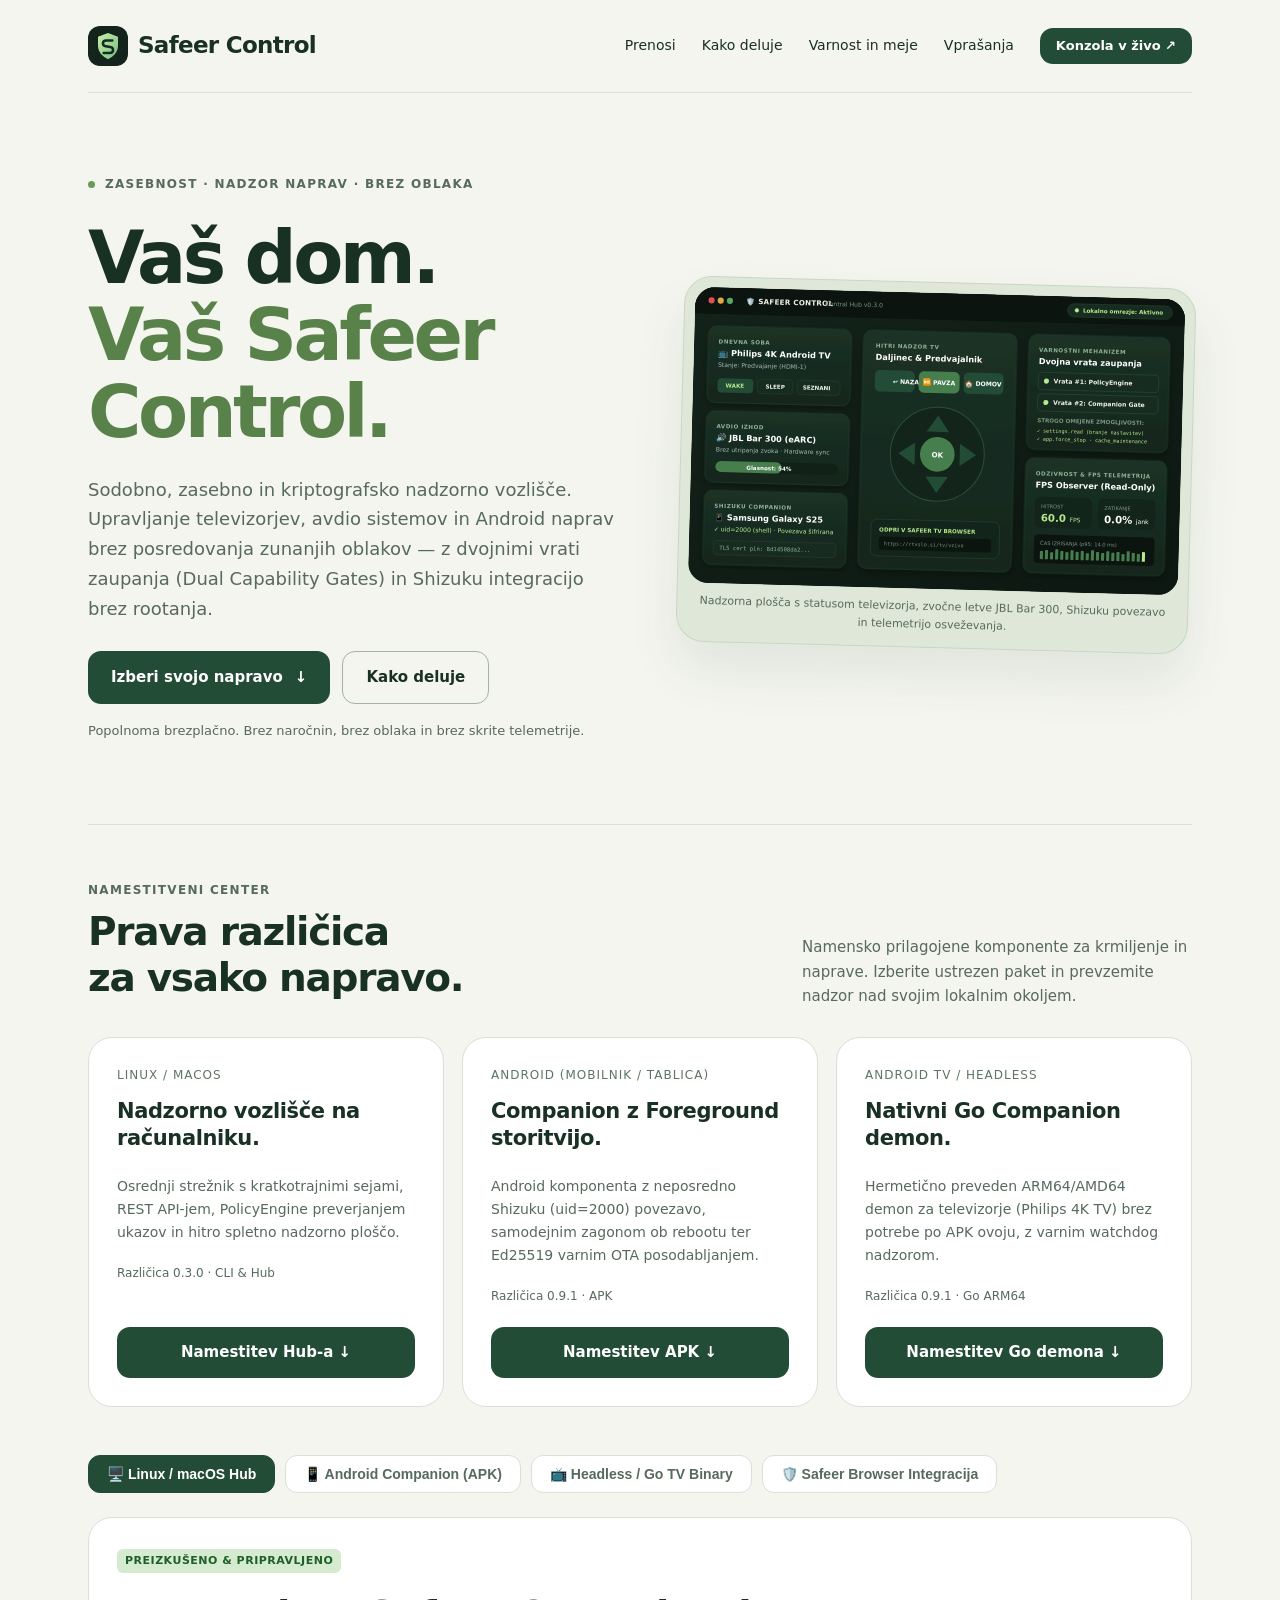
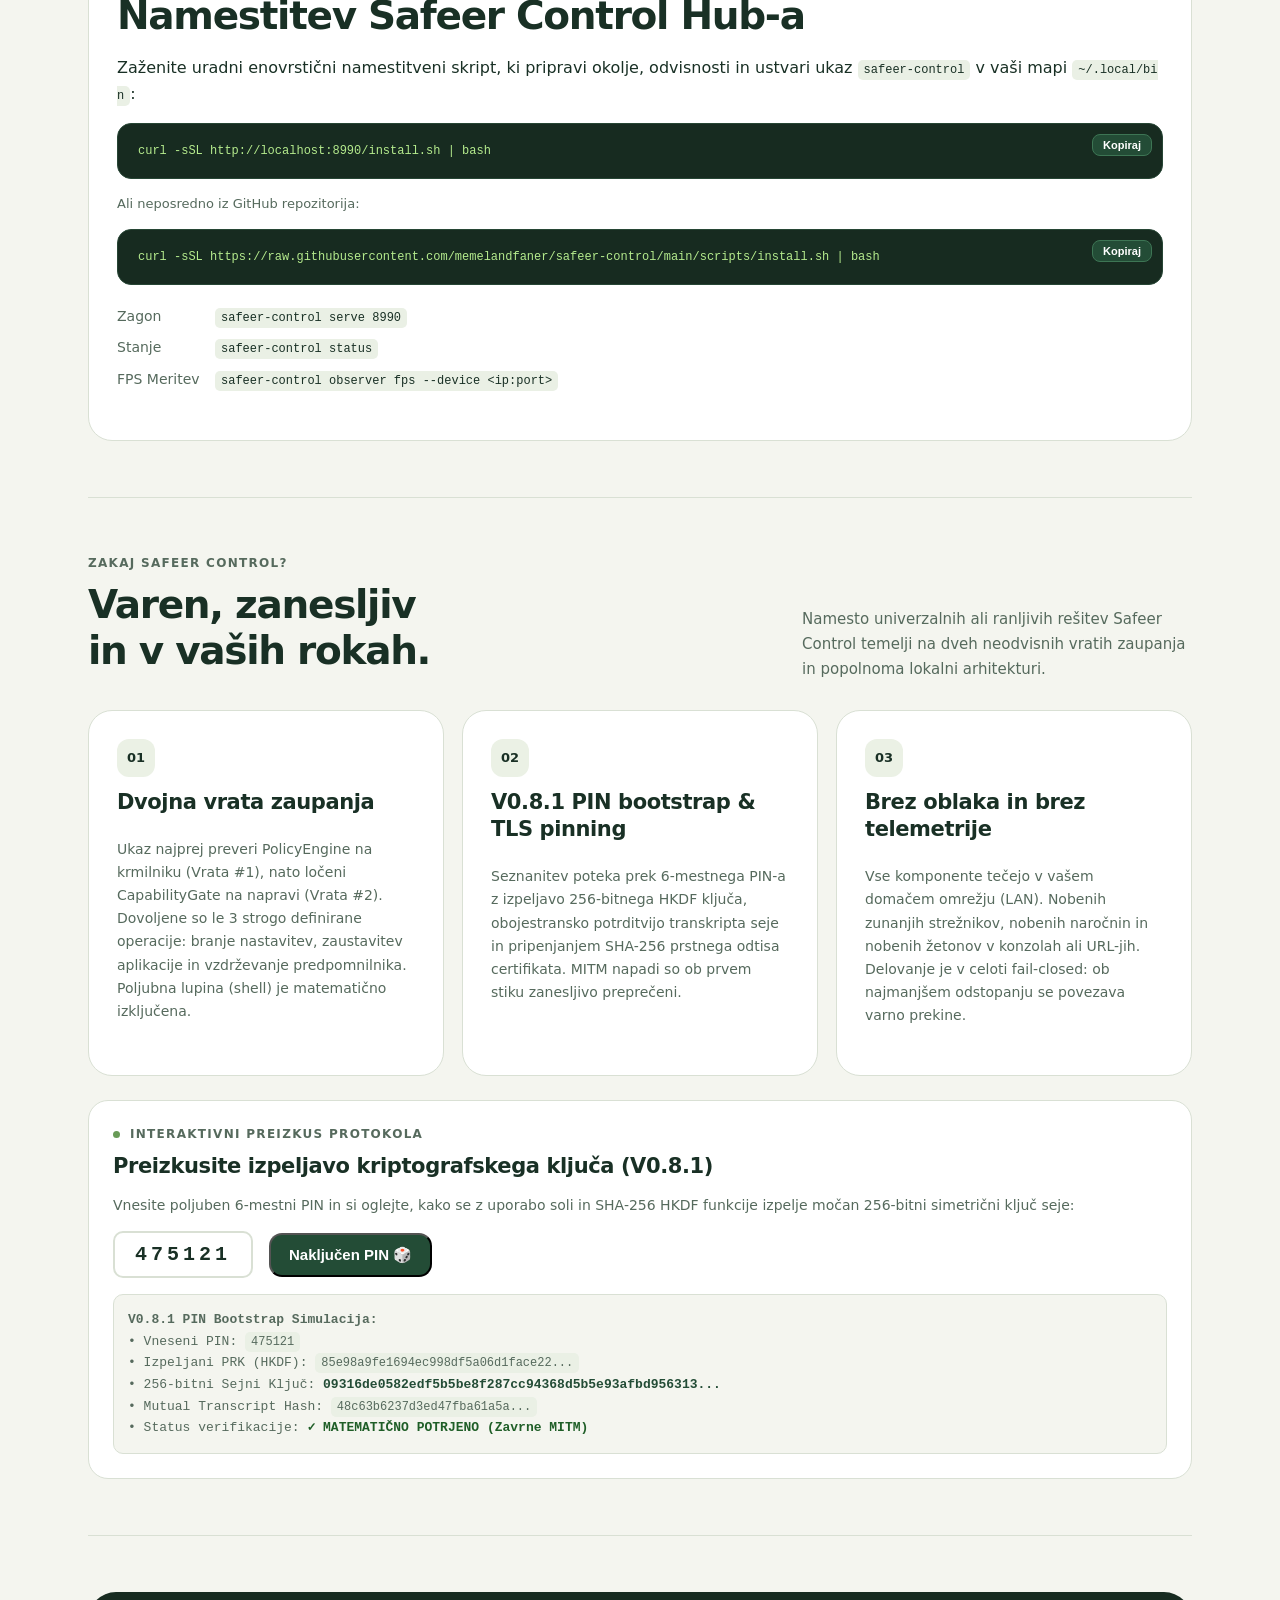
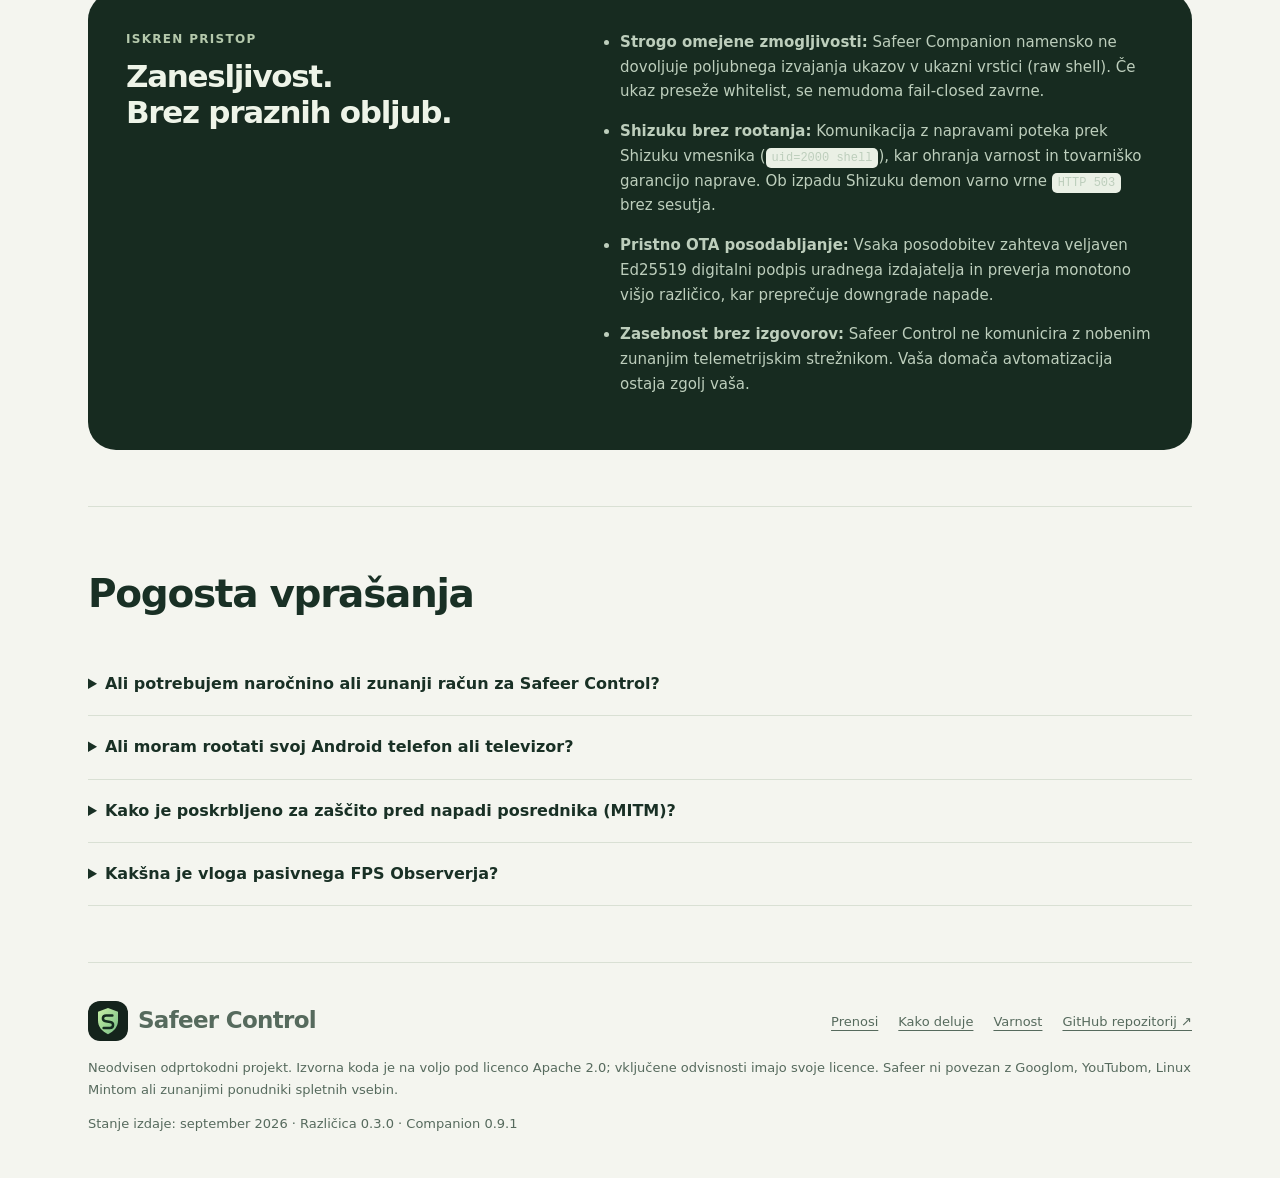
==== index.html @ 0b59ae0c "feat(portal): align landing page with Safeer Browser design language and brand identity" ====
<!DOCTYPE html>
<html lang="sl">
<head>
  <meta charset="utf-8"/>
  <meta content="width=device-width,initial-scale=1" name="viewport"/>
  <title>Vaš dom. Vaš Safeer Control. · Safeer</title>
  <meta content="Safeer Control: sodobno, zasebno in kriptografsko lokalno vozlišče za upravljanje televizorjev, zvoka in Android naprav brez oblaka. Dvojna vrata zaupanja in odprta koda." name="description"/>
  <link href="assets/safeer-mark.svg" rel="icon" type="image/svg+xml"/>
  <link href="css/refresh.css" rel="stylesheet"/>
  <style>
    /* Dodatni specifični elementi za Safeer Control v slogu refresh.css */
    .tab-bar {
      display: flex;
      gap: 10px;
      margin: 20px 0 24px;
      flex-wrap: wrap;
    }
    .tab-btn {
      background: white;
      border: 1px solid var(--line);
      border-radius: 12px;
      padding: 10px 18px;
      font-size: 14px;
      font-weight: 650;
      color: var(--muted);
      cursor: pointer;
      transition: all 0.2s;
    }
    .tab-btn:hover {
      border-color: #a3b4a1;
      color: var(--ink);
    }
    .tab-btn.active {
      background: var(--green);
      color: white;
      border-color: var(--green);
    }
    .tab-panel {
      display: none;
    }
    .tab-panel.active {
      display: block;
    }
    .code-box {
      position: relative;
      background: #172b20;
      color: #eef4e8;
      border-radius: 14px;
      padding: 16px 20px;
      font-family: monospace;
      font-size: 13px;
      margin: 14px 0;
      overflow-x: auto;
      border: 1px solid #274635;
    }
    .code-box code {
      background: transparent;
      padding: 0;
      color: #b5eb8d;
      font-family: inherit;
    }
    .copy-btn {
      position: absolute;
      top: 10px;
      right: 10px;
      background: #234c36;
      color: white;
      border: 1px solid #3d7554;
      border-radius: 8px;
      padding: 4px 10px;
      font-size: 11px;
      font-weight: 600;
      cursor: pointer;
    }
    .copy-btn:hover {
      background: #376245;
    }
    .badge-pill {
      display: inline-block;
      font-size: 11px;
      font-weight: 700;
      letter-spacing: 0.5px;
      text-transform: uppercase;
      padding: 3px 8px;
      border-radius: 6px;
      background: #ebf1e5;
      color: #234c36;
      margin-bottom: 12px;
    }
    .badge-pill.pass {
      background: #d4ebd0;
      color: #1f5e27;
    }
    .sim-card {
      background: white;
      border: 1px solid var(--line);
      border-radius: 20px;
      padding: 24px;
      margin-top: 24px;
    }
    .sim-input {
      font-size: 20px;
      letter-spacing: 4px;
      padding: 10px 14px;
      border: 2px solid var(--line);
      border-radius: 10px;
      width: 140px;
      text-align: center;
      font-family: monospace;
      font-weight: 700;
      color: var(--ink);
    }
    .sim-input:focus {
      outline: none;
      border-color: var(--green);
    }
    .sim-result {
      margin-top: 16px;
      font-size: 13px;
      background: #f4f5ef;
      border: 1px solid var(--line);
      border-radius: 10px;
      padding: 14px;
      font-family: monospace;
      color: var(--muted);
      overflow-x: auto;
    }
  </style>
</head>
<body>
  <div class="wrap">
    <!-- Glavna navigacija v Safeer slogu -->
    <nav aria-label="Glavna navigacija" class="nav">
      <a class="brand" href="index.html">
        <img alt="" src="assets/safeer-mark.svg"/>Safeer Control
      </a>
      <div class="nav-links">
        <a href="#downloads">Prenosi</a>
        <a href="#how-it-works">Kako deluje</a>
        <a href="#limits">Varnost in meje</a>
        <a href="#faq">Vprašanja</a>
        <a class="btn" href="/" style="min-height:36px; padding:6px 16px; font-size:13px;">Konzola v živo ↗</a>
      </div>
    </nav>

    <main>
      <!-- HERO SEKCIJA -->
      <section class="hero">
        <div>
          <div class="eyebrow"><span class="dot"></span>Zasebnost · Nadzor naprav · Brez oblaka</div>
          <h1>Vaš dom.<br/><em>Vaš Safeer Control.</em></h1>
          <p class="lead">Sodobno, zasebno in kriptografsko nadzorno vozlišče. Upravljanje televizorjev, avdio sistemov in Android naprav brez posredovanja zunanjih oblakov — z dvojnimi vrati zaupanja (Dual Capability Gates) in Shizuku integracijo brez rootanja.</p>
          <div class="actions">
            <a class="btn" href="#downloads">Izberi svojo napravo <span>↓</span></a>
            <a class="btn secondary" href="#how-it-works">Kako deluje</a>
          </div>
          <p class="small">Popolnoma brezplačno. Brez naročnin, brez oblaka in brez skrite telemetrije.</p>
        </div>

        <!-- Showcase grafika z rahlim nagibom -->
        <figure class="showcase">
          <img alt="Safeer Control pregled nadzorne plošče z napravami, daljincem in varnostnimi vrati" src="assets/control-showcase.svg"/>
          <figcaption>Nadzorna plošča s statusom televizorja, zvočne letve JBL Bar 300, Shizuku povezavo in telemetrijo osveževanja.</figcaption>
        </figure>
      </section>

      <!-- PRENOSI IN NAMESTITEV -->
      <section class="section" id="downloads">
        <div class="section-head">
          <div>
            <div class="eyebrow">Namestitveni center</div>
            <h2>Prava različica<br/>za vsako napravo.</h2>
          </div>
          <p>Namensko prilagojene komponente za krmiljenje in naprave. Izberite ustrezen paket in prevzemite nadzor nad svojim lokalnim okoljem.</p>
        </div>

        <!-- Mreža kartic naprav -->
        <div class="grid">
          <!-- Kartica 1: Linux -->
          <article class="card">
            <span class="platform">Linux / macOS</span>
            <h3>Nadzorno vozlišče na računalniku.</h3>
            <p>Osrednji strežnik s kratkotrajnimi sejami, REST API-jem, PolicyEngine preverjanjem ukazov in hitro spletno nadzorno ploščo.</p>
            <span class="version">Različica 0.3.0 · CLI &amp; Hub</span>
            <a class="btn" href="#install-section" onclick="switchTab(tab-linux)">Namestitev Hub-a ↓</a>
          </article>

          <!-- Kartica 2: Android Companion -->
          <article class="card">
            <span class="platform">Android (Mobilnik / Tablica)</span>
            <h3>Companion z Foreground storitvijo.</h3>
            <p>Android komponenta z neposredno Shizuku (uid=2000) povezavo, samodejnim zagonom ob rebootu ter Ed25519 varnim OTA posodabljanjem.</p>
            <span class="version">Različica 0.9.1 · APK</span>
            <a class="btn" href="#install-section" onclick="switchTab(tab-android)">Namestitev APK ↓</a>
          </article>

          <!-- Kartica 3: TV / Headless Go -->
          <article class="card">
            <span class="platform">Android TV / Headless</span>
            <h3>Nativni Go Companion demon.</h3>
            <p>Hermetično preveden ARM64/AMD64 demon za televizorje (Philips 4K TV) brez potrebe po APK ovoju, z varnim watchdog nadzorom.</p>
            <span class="version">Različica 0.9.1 · Go ARM64</span>
            <a class="btn" href="#install-section" onclick="switchTab(tab-go)">Namestitev Go demona ↓</a>
          </article>
        </div>

        <!-- PODROBNA NAMESTITVENA NAVODILA -->
        <div id="install-section" style="margin-top: 48px;">
          <div class="tab-bar">
            <button class="tab-btn active" id="btn-tab-linux" onclick="switchTab(tab-linux)">🖥️ Linux / macOS Hub</button>
            <button class="tab-btn" id="btn-tab-android" onclick="switchTab(tab-android)">📱 Android Companion (APK)</button>
            <button class="tab-btn" id="btn-tab-go" onclick="switchTab(tab-go)">📺 Headless / Go TV Binary</button>
            <button class="tab-btn" id="btn-tab-browser" onclick="switchTab(tab-browser)">🛡️ Safeer Browser Integracija</button>
          </div>

          <!-- Panel 1: Linux -->
          <div class="tab-panel active" id="tab-linux">
            <div class="download-box">
              <span class="badge-pill pass">Preizkušeno &amp; Pripravljeno</span>
              <h2>Namestitev Safeer Control Hub-a</h2>
              <p>Zaženite uradni enovrstični namestitveni skript, ki pripravi okolje, odvisnosti in ustvari ukaz <code>safeer-control</code> v vaši mapi <code>~/.local/bin</code>:</p>

              <div class="code-box">
                <button class="copy-btn" onclick="copyCode(curl-cmd)">Kopiraj</button>
                <code id="curl-cmd">curl -sSL http://localhost:8990/install.sh | bash</code>
              </div>

              <p class="small">Ali neposredno iz GitHub repozitorija:</p>
              <div class="code-box">
                <button class="copy-btn" onclick="copyCode(curl-gh)">Kopiraj</button>
                <code id="curl-gh">curl -sSL https://raw.githubusercontent.com/memelandfaner/safeer-control/main/scripts/install.sh | bash</code>
              </div>

              <dl>
                <dt>Zagon</dt>
                <dd><code>safeer-control serve 8990</code></dd>
                <dt>Stanje</dt>
                <dd><code>safeer-control status</code></dd>
                <dt>FPS Meritev</dt>
                <dd><code>safeer-control observer fps --device &lt;ip:port&gt;</code></dd>
              </dl>
            </div>
          </div>

          <!-- Panel 2: Android Companion -->
          <div class="tab-panel" id="tab-android">
            <div class="download-box">
              <span class="badge-pill pass">Shizuku Integracija · Brez Roota</span>
              <h2>Namestitev Safeer Companion APK</h2>
              <p>Companion teče na telefonu kot neprekinjena Foreground storitev in komunicira s krmilnikom prek šifrirane TLS povezave z obojestransko PIN avtentikacijo:</p>

              <ol style="margin-left: 20px; line-height: 1.8; color: var(--muted); font-size: 15px;">
                <li>Namestite in zaženite <strong>Shizuku</strong> na napravi (prek brezžičnega ADB).</li>
                <li>Namestite <code>Safeer-Companion.apk</code>.</li>
                <li>Odprite aplikacijo in potrdite Shizuku pravico (<code>uid=2000 shell</code>).</li>
                <li>Na zaslonu se izpiše 6-mestni PIN za enkratno seznanitev (npr. <code>475121</code>).</li>
                <li>Vnesite PIN v Safeer Control konzolo ali prek CLI: <code>safeer-control pair --device &lt;ip:port&gt; --pin 475121</code>.</li>
              </ol>
            </div>
          </div>

          <!-- Panel 3: Headless Go Binary -->
          <div class="tab-panel" id="tab-go">
            <div class="download-box">
              <span class="badge-pill pass">Kompakten · 0700 Izolacija</span>
              <h2>Namestitev Nativnega Go Demona</h2>
              <p>Za naprave brez grafičnega APK vmesnika (Android TV, Philips televizorji ali vgrajeni predvajalniki):</p>

              <div class="code-box">
                <button class="copy-btn" onclick="copyCode(adb-go)">Kopiraj</button>
                <code id="adb-go"># Prenos binarnega programa na napravo
adb push companion/bin/safeer-companion-android-arm64 /data/local/tmp/
adb shell chmod 0700 /data/local/tmp/safeer-companion-android-arm64

# Zagon demona v ozadju z nadzornikom
adb shell "nohup /data/local/tmp/safeer-companion-android-arm64 > /dev/null 2>&1 &"</code>
              </div>
            </div>
          </div>

          <!-- Panel 4: Safeer Browser -->
          <div class="tab-panel" id="tab-browser">
            <div class="download-box">
              <span class="badge-pill pass">0-Ad Blokiranje · Media3 Pogon</span>
              <h2>Povezava s Safeer Browserjem</h2>
              <p>Safeer Control je neposredno integriran z namenskim brskalnikom za Linux Mint in Android TV:</p>
              <ul style="margin-left: 20px; line-height: 1.8; color: var(--muted); font-size: 15px;">
                <li><strong>Oddaljeno predvajanje:</strong> Pošiljanje video povezav neposredno v TV brskalnik z enim klikom.</li>
                <li><strong>Hardware avdio sinhronizacija:</strong> Pametno prebujanje zvočnih letev (JBL Bar 300) brez periodičnega ponastavljanja HDMI-CEC / eARC kodekov.</li>
                <li><strong>Vzdrževanje predpomnilnika:</strong> Samodejno čiščenje spletnega predpomnilnika prek varne zmogljivosti <code>app.cache_maintenance</code>.</li>
              </ul>
              <p style="margin-top: 16px;"><a class="btn secondary" href="https://github.com/memelandfaner/-safeer-browser">Izvorna koda brskalnika ↗</a></p>
            </div>
          </div>
        </div>
      </section>

      <!-- KAKO DELUJE / WHY CHOOSE SAFEER CONTROL -->
      <section class="section" id="how-it-works">
        <div class="section-head">
          <div>
            <div class="eyebrow">Zakaj Safeer Control?</div>
            <h2>Varen, zanesljiv<br/>in v vaših rokah.</h2>
          </div>
          <p>Namesto univerzalnih ali ranljivih rešitev Safeer Control temelji na dveh neodvisnih vratih zaupanja in popolnoma lokalni arhitekturi.</p>
        </div>

        <div class="grid">
          <article class="card">
            <span class="number">01</span>
            <h3>Dvojna vrata zaupanja</h3>
            <p>Ukaz najprej preveri PolicyEngine na krmilniku (Vrata #1), nato ločeni CapabilityGate na napravi (Vrata #2). Dovoljene so le 3 strogo definirane operacije: branje nastavitev, zaustavitev aplikacije in vzdrževanje predpomnilnika. Poljubna lupina (shell) je matematično izključena.</p>
          </article>

          <article class="card">
            <span class="number">02</span>
            <h3>V0.8.1 PIN bootstrap &amp; TLS pinning</h3>
            <p>Seznanitev poteka prek 6-mestnega PIN-a z izpeljavo 256-bitnega HKDF ključa, obojestransko potrditvijo transkripta seje in pripenjanjem SHA-256 prstnega odtisa certifikata. MITM napadi so ob prvem stiku zanesljivo preprečeni.</p>
          </article>

          <article class="card">
            <span class="number">03</span>
            <h3>Brez oblaka in brez telemetrije</h3>
            <p>Vse komponente tečejo v vašem domačem omrežju (LAN). Nobenih zunanjih strežnikov, nobenih naročnin in nobenih žetonov v konzolah ali URL-jih. Delovanje je v celoti fail-closed: ob najmanjšem odstopanju se povezava varno prekine.</p>
          </article>
        </div>

        <!-- Interaktivni preizkus PIN izpeljave -->
        <div class="sim-card">
          <div class="eyebrow"><span class="dot"></span>Interaktivni preizkus protokola</div>
          <h3 style="margin-top:8px;">Preizkusite izpeljavo kriptografskega ključa (V0.8.1)</h3>
          <p style="color:var(--muted); font-size:14px;">Vnesite poljuben 6-mestni PIN in si oglejte, kako se z uporabo soli in SHA-256 HKDF funkcije izpelje močan 256-bitni simetrični ključ seje:</p>
          <div style="margin-top:14px; display:flex; align-items:center; gap:16px; flex-wrap:wrap;">
            <input type="text" class="sim-input" id="sim-pin" maxlength="6" value="475121" oninput="runPinSim()"/>
            <button class="btn" style="min-height:44px; padding:8px 18px;" onclick="genRandomPin()">Naključen PIN 🎲</button>
          </div>
          <div class="sim-result" id="sim-output">
            Izračunavanje ključa...
          </div>
        </div>
      </section>

      <!-- ISKREN PRISTOP / LIMITS (DARK PANEL) -->
      <section class="section" id="limits">
        <div class="dark-panel">
          <div>
            <div class="eyebrow" style="color:#b5c9ac">Iskren pristop</div>
            <h2>Zanesljivost.<br/>Brez praznih obljub.</h2>
          </div>
          <ul>
            <li><strong>Strogo omejene zmogljivosti:</strong> Safeer Companion namensko ne dovoljuje poljubnega izvajanja ukazov v ukazni vrstici (raw shell). Če ukaz preseže whitelist, se nemudoma fail-closed zavrne.</li>
            <li><strong>Shizuku brez rootanja:</strong> Komunikacija z napravami poteka prek Shizuku vmesnika (<code>uid=2000 shell</code>), kar ohranja varnost in tovarniško garancijo naprave. Ob izpadu Shizuku demon varno vrne <code>HTTP 503</code> brez sesutja.</li>
            <li><strong>Pristno OTA posodabljanje:</strong> Vsaka posodobitev zahteva veljaven Ed25519 digitalni podpis uradnega izdajatelja in preverja monotono višjo različico, kar preprečuje downgrade napade.</li>
            <li><strong>Zasebnost brez izgovorov:</strong> Safeer Control ne komunicira z nobenim zunanjim telemetrijskim strežnikom. Vaša domača avtomatizacija ostaja zgolj vaša.</li>
          </ul>
        </div>
      </section>

      <!-- POGOSTA VPRAŠANJA (FAQ) -->
      <section class="section" id="faq">
        <div class="section-head">
          <h2>Pogosta vprašanja</h2>
        </div>
        <details>
          <summary>Ali potrebujem naročnino ali zunanji račun za Safeer Control?</summary>
          <p>Ne. Za prenos, namestitev in uporabo ne potrebujete nobenega računa ali naročnine. Vsa programska oprema je brezplačna in odprtokodna pod licenco Apache 2.0.</p>
        </details>
        <details>
          <summary>Ali moram rootati svoj Android telefon ali televizor?</summary>
          <p>Ne. Safeer Companion se povezuje prek uveljavljene rešitve Shizuku (raven <code>uid=2000</code> prek lokalnega ADB protokola). Root ni potreben in varnostni model Androida ostaja neokrnjen.</p>
        </details>
        <details>
          <summary>Kako je poskrbljeno za zaščito pred napadi posrednika (MITM)?</summary>
          <p>Protokol V0.8.1 ob prvem stiku prek kratkotrajnega PIN-a izpelje sejne ključe z metodo HKDF-SHA256, izmenja kriptografska dokazila o celotnem transkriptu ter nemudoma pripne SHA-256 prstni odtis TLS certifikata (certificate pinning). Tudi če napadalec nadzoruje lokalni Wi-Fi, povezave ne more prestreči ali ponarediti.</p>
        </details>
        <details>
          <summary>Kakšna je vloga pasivnega FPS Observerja?</summary>
          <p>FPS Observer je strogo izolirana, samo-bralna diagnostična komponenta. Pasivno prebira metrike osveževanja zaslona in zakasnitve izrisovanja sličic, pri čemer nima nobenega dostopa do ključev, Shizuku jedra ali ukaznih vrat.</p>
        </details>
      </section>
    </main>

    <!-- NOGA V SLOGU SAFEER -->
    <footer>
      <div class="footer-top">
        <a class="brand" href="index.html">
          <img alt="" src="assets/safeer-mark.svg"/>Safeer Control
        </a>
        <div class="footer-links">
          <a href="#downloads">Prenosi</a>
          <a href="#how-it-works">Kako deluje</a>
          <a href="#limits">Varnost</a>
          <a href="https://github.com/memelandfaner/safeer-control">GitHub repozitorij ↗</a>
        </div>
      </div>
      <p>Neodvisen odprtokodni projekt. Izvorna koda je na voljo pod licenco Apache 2.0; vključene odvisnosti imajo svoje licence. Safeer ni povezan z Googlom, YouTubom, Linux Mintom ali zunanjimi ponudniki spletnih vsebin.</p>
      <p>Stanje izdaje: september 2026 · Različica 0.3.0 · Companion 0.9.1</p>
    </footer>
  </div>

  <!-- Skripta za interaktivnost in preizkus PIN protokola -->
  <script>
    function switchTab(tabId) {
      document.querySelectorAll(".tab-btn").forEach(b => b.classList.remove("active"));
      document.querySelectorAll(".tab-panel").forEach(p => p.classList.remove("active"));
      
      const btn = document.getElementById("btn-" + tabId);
      const panel = document.getElementById(tabId);
      if (btn) btn.classList.add("active");
      if (panel) panel.classList.add("active");
    }

    function copyCode(elementId) {
      const code = document.getElementById(elementId).innerText;
      navigator.clipboard.writeText(code).then(() => {
        const btn = event.target;
        const originalText = btn.innerText;
        btn.innerText = "Kopirano! ✓";
        setTimeout(() => { btn.innerText = originalText; }, 2000);
      });
    }

    function genRandomPin() {
      const pin = Math.floor(100000 + Math.random() * 900000).toString();
      document.getElementById("sim-pin").value = pin;
      runPinSim();
    }

    async function sha256(str) {
      const buf = new TextEncoder().encode(str);
      const hashBuf = await crypto.subtle.digest("SHA-256", buf);
      return Array.from(new Uint8Array(hashBuf)).map(b => b.toString(16).padStart(2, "0")).join("");
    }

    async function runPinSim() {
      const pin = document.getElementById("sim-pin").value.trim();
      const out = document.getElementById("sim-output");
      if (pin.length !== 6 || !/^\d{6}$/.test(pin)) {
        out.innerHTML = "⚠️ Vnesite natanko 6-mestni številski PIN (npr. 475121).";
        return;
      }
      const salt = "safeer-v081-bootstrap-salt";
      const prk = await sha256(pin + ":" + salt);
      const derivedKey = await sha256(prk + ":device-secret-key");
      const transcriptHash = await sha256("handshake-transcript:" + derivedKey.slice(0, 16));
      
      out.innerHTML = `<strong>V0.8.1 PIN Bootstrap Simulacija:</strong><br/>` +
        `• Vneseni PIN:             <code>${pin}</code><br/>` +
        `• Izpeljani PRK (HKDF):    <code>${prk.slice(0, 32)}...</code><br/>` +
        `• 256-bitni Sejni Ključ:   <strong style="color:#234c36">${derivedKey.slice(0, 48)}...</strong><br/>` +
        `• Mutual Transcript Hash:  <code>${transcriptHash.slice(0, 24)}...</code><br/>` +
        `• Status verifikacije:     <span style="color:#1f5e27; font-weight:bold;">✓ MATEMATIČNO POTRJENO (Zavrne MITM)</span>`;
    }

    // Začetni zagon simulacije
    window.addEventListener("DOMContentLoaded", runPinSim);
  </script>
</body>
</html>
---- css/refresh.css ----
:root{--bg:#f4f5ef;--ink:#193025;--muted:#566a5d;--green:#234c36;--mint:#b5eb8d;--line:#d9e0d4;--card:#fff;--radius:24px}*{box-sizing:border-box}html{scroll-behavior:smooth;scroll-padding-top:32px}body{margin:0;background:var(--bg);color:var(--ink);font-family:system-ui,-apple-system,"Segoe UI",sans-serif;line-height:1.65}a{color:inherit;text-underline-offset:4px}button,a{touch-action:manipulation}a:focus-visible,summary:focus-visible{outline:3px solid #467e4e;outline-offset:5px}.wrap{max-width:1160px;margin:auto;padding:0 28px}.nav{display:flex;align-items:center;justify-content:space-between;gap:24px;padding:26px 0;border-bottom:1px solid var(--line)}.brand{display:inline-flex;align-items:center;gap:10px;text-decoration:none;font-size:23px;font-weight:750;letter-spacing:-.7px}.brand img{width:40px;height:40px;border-radius:12px}.nav-links{display:flex;gap:26px;font-size:14px;align-items:center}.nav-links a{text-decoration:none}.nav-links a:hover{text-decoration:underline}.eyebrow{font-size:12px;font-weight:700;letter-spacing:1.3px;text-transform:uppercase;color:var(--muted);display:flex;gap:10px;align-items:center}.dot{width:7px;height:7px;background:#689b57;border-radius:50%}.hero{display:grid;grid-template-columns:1.03fr 1fr;gap:64px;align-items:center;padding:82px 0 70px}h1{font-size:clamp(44px,5.7vw,76px);line-height:1.06;font-weight:650;letter-spacing:-3.5px;margin:24px 0}h1 em{font-style:normal;color:#59824b}.lead{color:var(--muted);font-size:18px;max-width:540px;margin:24px 0}.actions{display:flex;gap:12px;flex-wrap:wrap;margin:28px 0 16px}.btn{display:inline-flex;align-items:center;justify-content:center;gap:12px;padding:13px 23px;border-radius:13px;background:var(--green);color:white;text-decoration:none;font-size:15px;font-weight:650;min-height:50px}.btn:hover{background:#376245}.btn.secondary{background:transparent;border:1px solid #a3b4a1;color:var(--ink)}.small{font-size:13px;color:var(--muted)}.showcase{border:1px solid #c8d6c5;padding:10px;border-radius:28px;background:#dfe8d8;transform:rotate(1.5deg);box-shadow:0 28px 52px #254b2917}.showcase img{width:100%;display:block;border-radius:20px;background:#14231c}.showcase figcaption{font-size:11px;text-align:center;padding:9px 8px 2px;color:var(--muted)}figure{margin:0}.section{padding:56px 0;border-top:1px solid var(--line)}.section-head{display:flex;justify-content:space-between;align-items:end;gap:32px;margin-bottom:28px}.section-head p{max-width:390px;color:var(--muted);margin:0;font-size:15px}h2{font-size:clamp(27px,3.4vw,39px);line-height:1.18;font-weight:630;letter-spacing:-1.3px;margin:8px 0}h3{font-size:21px;line-height:1.3;letter-spacing:-.4px;margin:12px 0}.grid{display:grid;grid-template-columns:repeat(3,minmax(0,1fr));gap:18px}.card{background:var(--card);border:1px solid var(--line);border-radius:var(--radius);padding:28px;display:flex;flex-direction:column;align-items:flex-start}.card p{font-size:14px;color:var(--muted);margin:10px 0 20px}.card .btn{margin-top:auto;width:100%}.platform{font-size:12px;letter-spacing:1px;color:#5d7663;text-transform:uppercase}.version{font-size:12px;color:var(--muted);margin-bottom:20px}.number{width:38px;height:38px;background:#ebf1e5;border-radius:12px;display:grid;place-items:center;font-size:13px;font-weight:700}.dark-panel{background:#172b20;color:#eef4e8;border-radius:28px;padding:38px;display:grid;grid-template-columns:1fr 1.3fr;gap:48px}.dark-panel p,.dark-panel li{color:#bdcebc}.dark-panel h2{font-size:31px}.dark-panel ul{padding-left:20px;margin:0}.dark-panel li{margin:0 0 15px;font-size:15px}.dark-panel a{color:#c7efa5}.facts{display:grid;grid-template-columns:1fr 1fr;gap:20px}.fact{padding:24px;border:1px solid var(--line);border-radius:18px}.fact p{margin:8px 0;color:var(--muted)}.release-list{padding-left:22px}.release-list li{margin:12px 0}.download-box{background:white;border:1px solid var(--line);border-radius:24px;padding:28px;overflow-wrap:anywhere}code{font-size:12px;white-space:normal;word-break:break-all;background:#eaf0e5;padding:3px 6px;border-radius:5px}.download-box dl{margin:20px 0;display:grid;grid-template-columns:90px 1fr;gap:8px;font-size:14px}.download-box dt{color:var(--muted)}.download-box dd{margin:0}.detail-hero{padding:64px 0 40px;max-width:830px}.detail-hero h1{font-size:56px}.body-grid{display:grid;grid-template-columns:1fr 1fr;gap:30px;padding-bottom:48px}.content p{color:var(--muted)}.content li{margin:10px 0}footer{padding:38px 0 32px;border-top:1px solid var(--line);font-size:13px;color:var(--muted)}.footer-top{display:flex;justify-content:space-between;gap:24px;align-items:center;margin-bottom:16px}.footer-links{display:flex;gap:20px;flex-wrap:wrap}details{border-bottom:1px solid var(--line);padding:18px 0}summary{font-weight:650;cursor:pointer}details p{max-width:800px;color:var(--muted);font-size:15px}@media(max-width:850px){.hero{gap:32px;padding:52px 0;grid-template-columns:1fr}.hero h1{max-width:600px}.showcase{max-width:600px;transform:none}.grid{grid-template-columns:1fr}.card{padding:26px}.card .btn{width:auto}.section-head{align-items:flex-start;flex-direction:column;gap:14px}.dark-panel,.body-grid{grid-template-columns:1fr;gap:24px}.nav-links{gap:16px}.facts{grid-template-columns:1fr}}@media(max-width:520px){.wrap{padding:0 20px}.nav{flex-wrap:wrap;gap:16px;padding:20px 0}.nav-links{font-size:13px;gap:18px}h1{letter-spacing:-2px;font-size:49px}.lead{font-size:16px}.hero{padding:36px 0 42px}.dark-panel{padding:26px}.footer-top{align-items:flex-start;flex-direction:column}.detail-hero h1{font-size:40px}.section{padding:38px 0}.download-box{padding:22px}.actions .btn{flex:1}.nav-links .optional{display:none}}@media(prefers-reduced-motion:reduce){html{scroll-behavior:auto}.showcase{transform:none}}
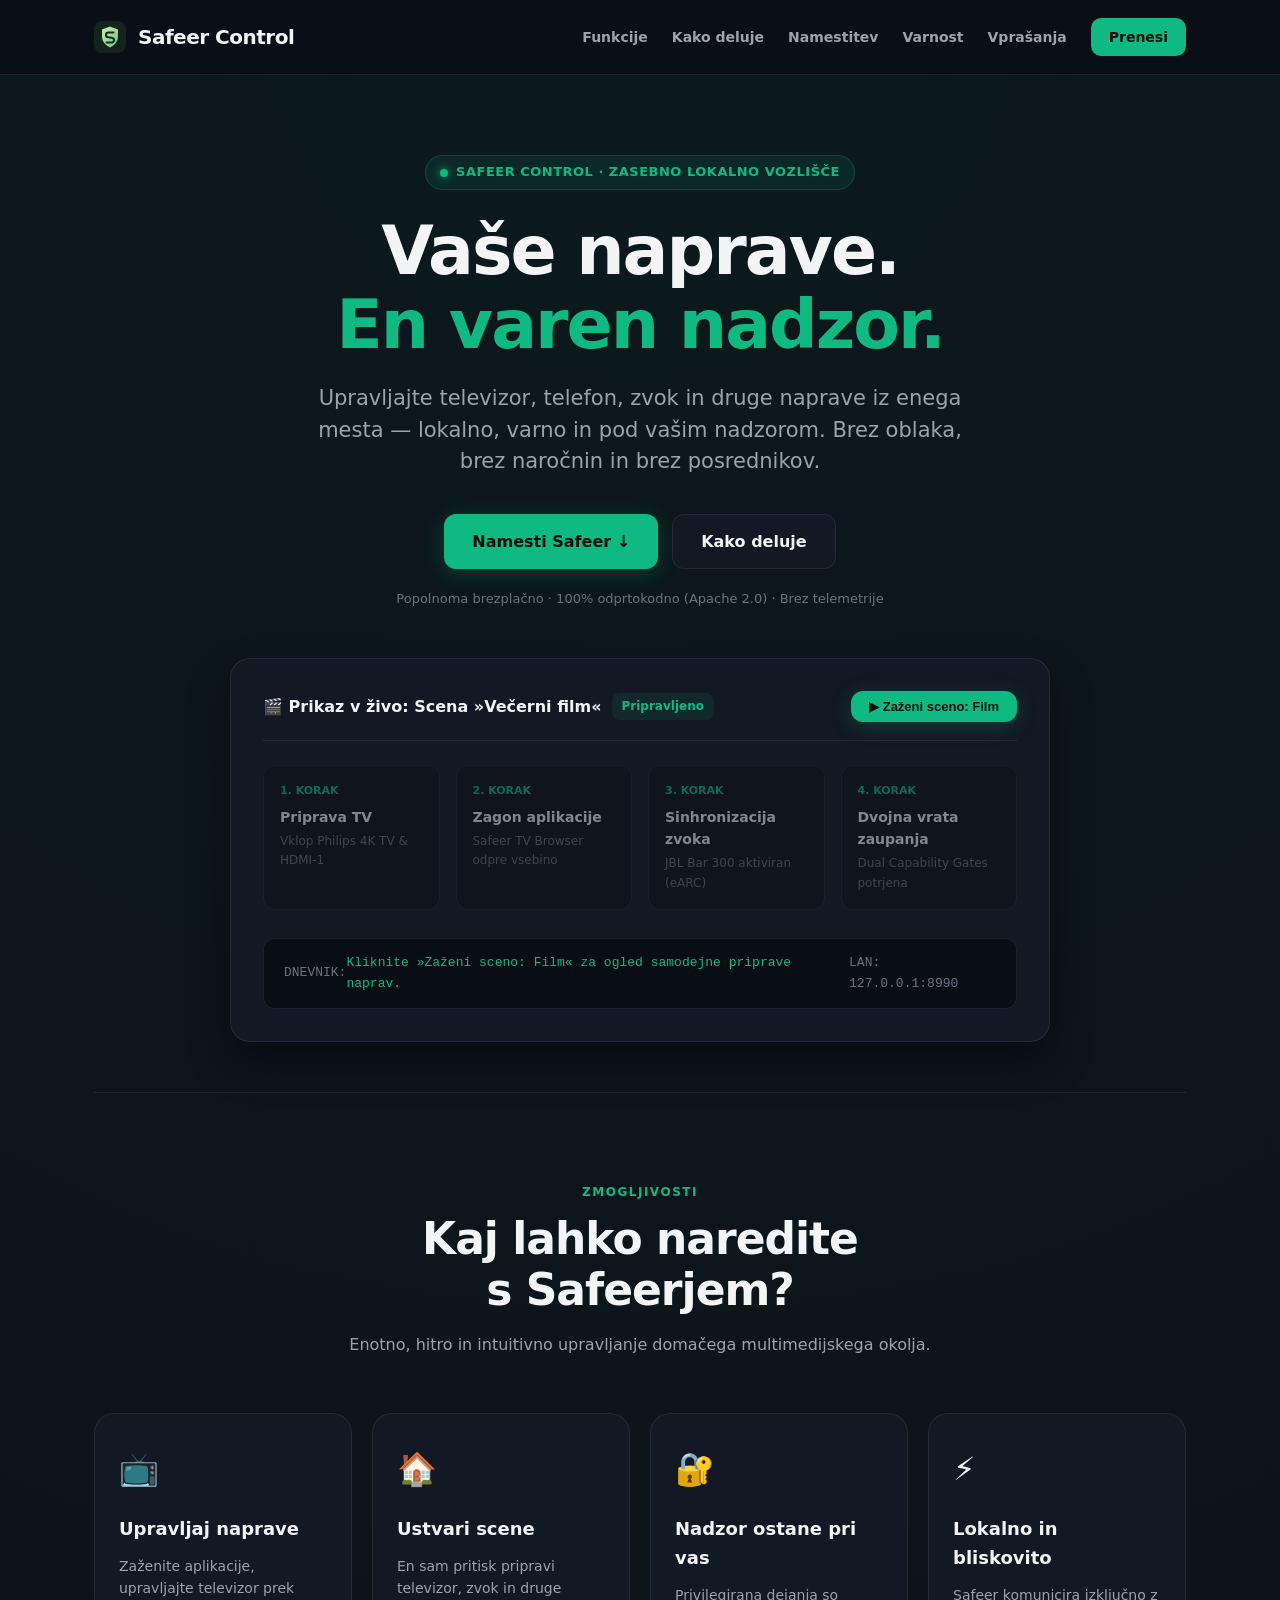
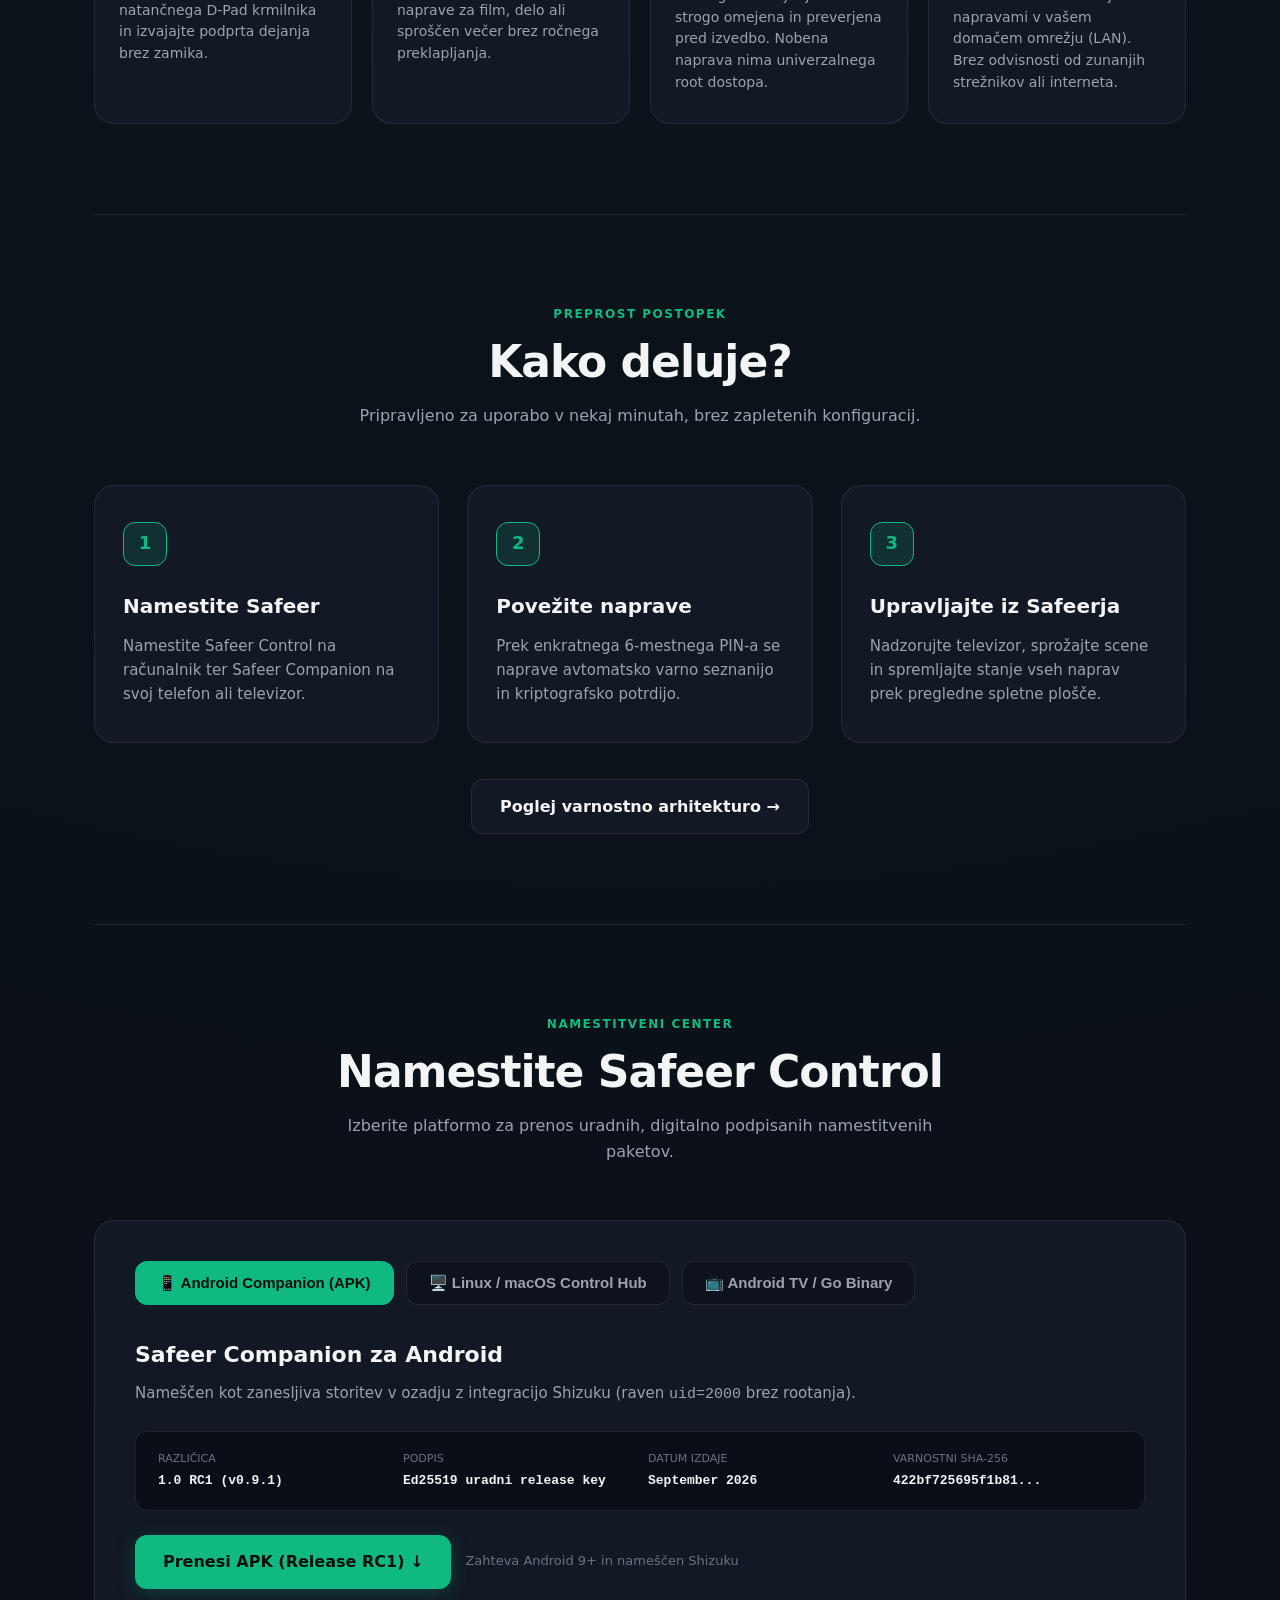
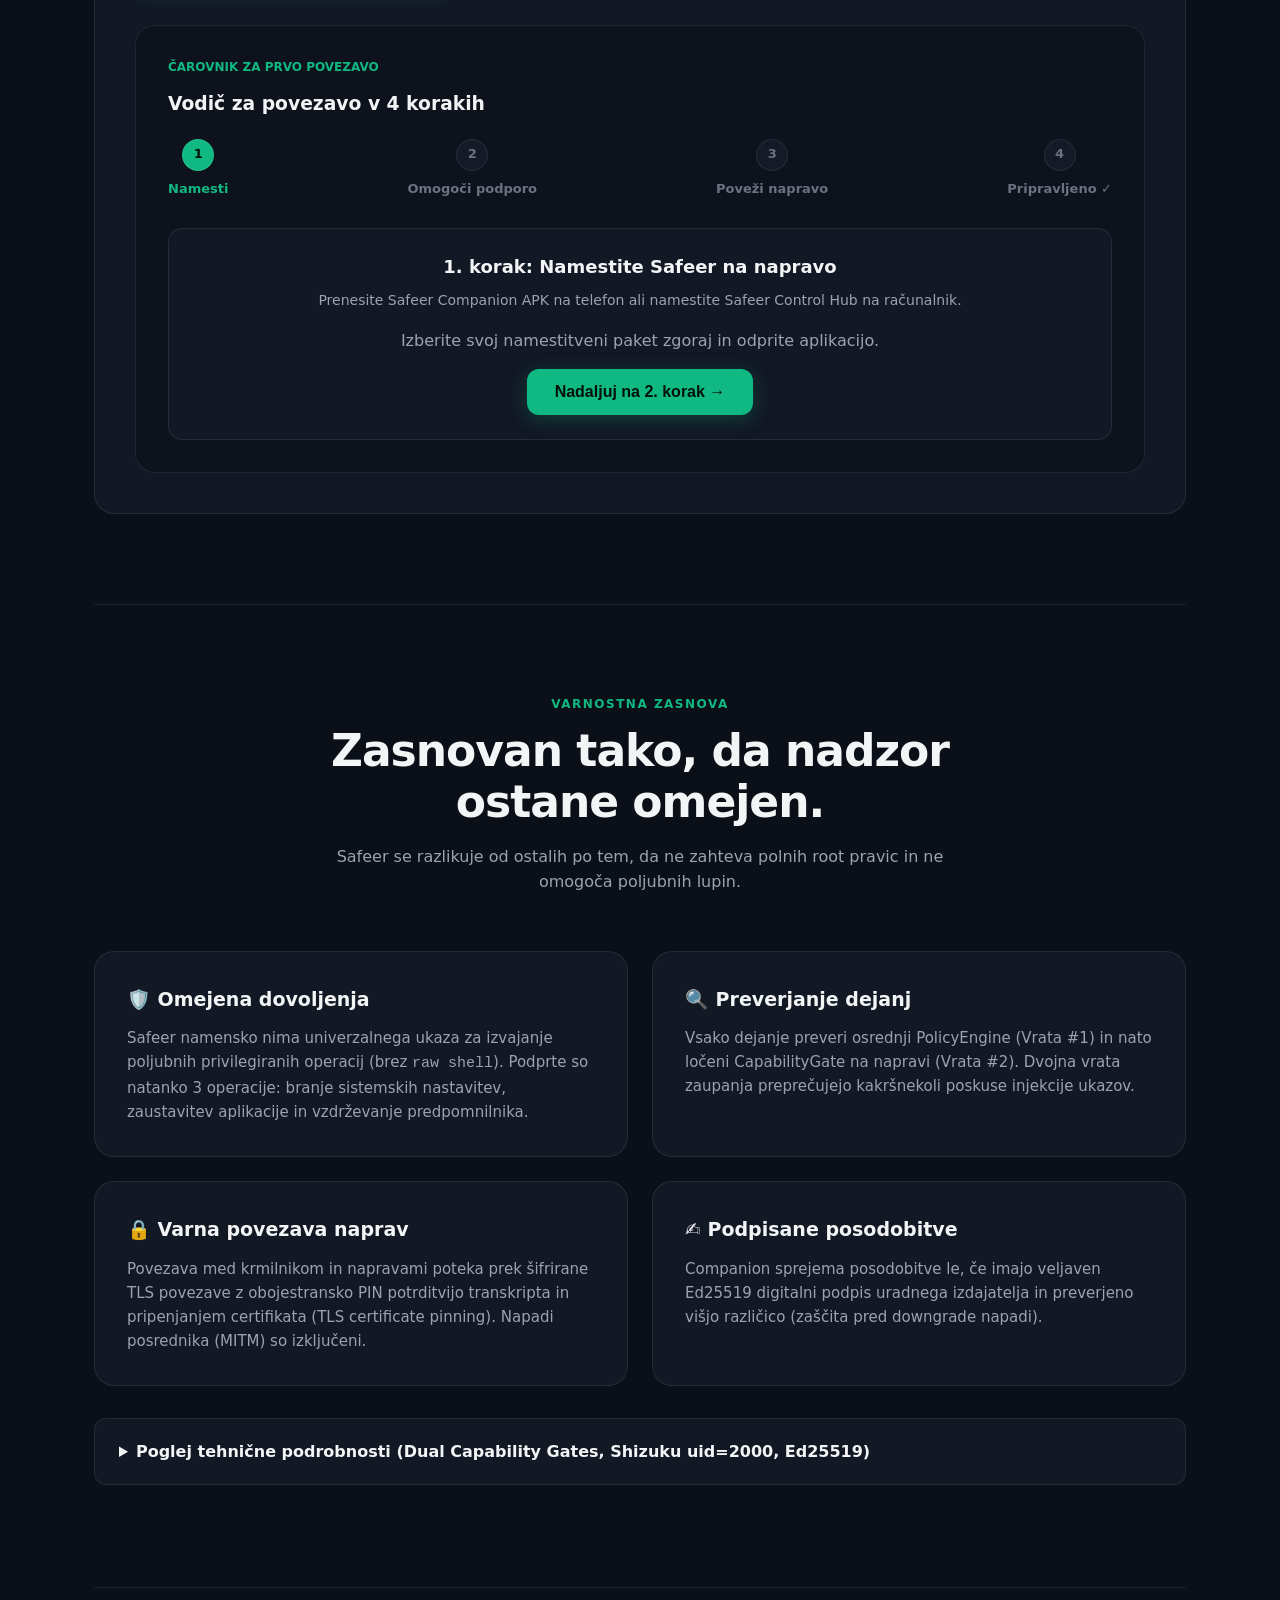
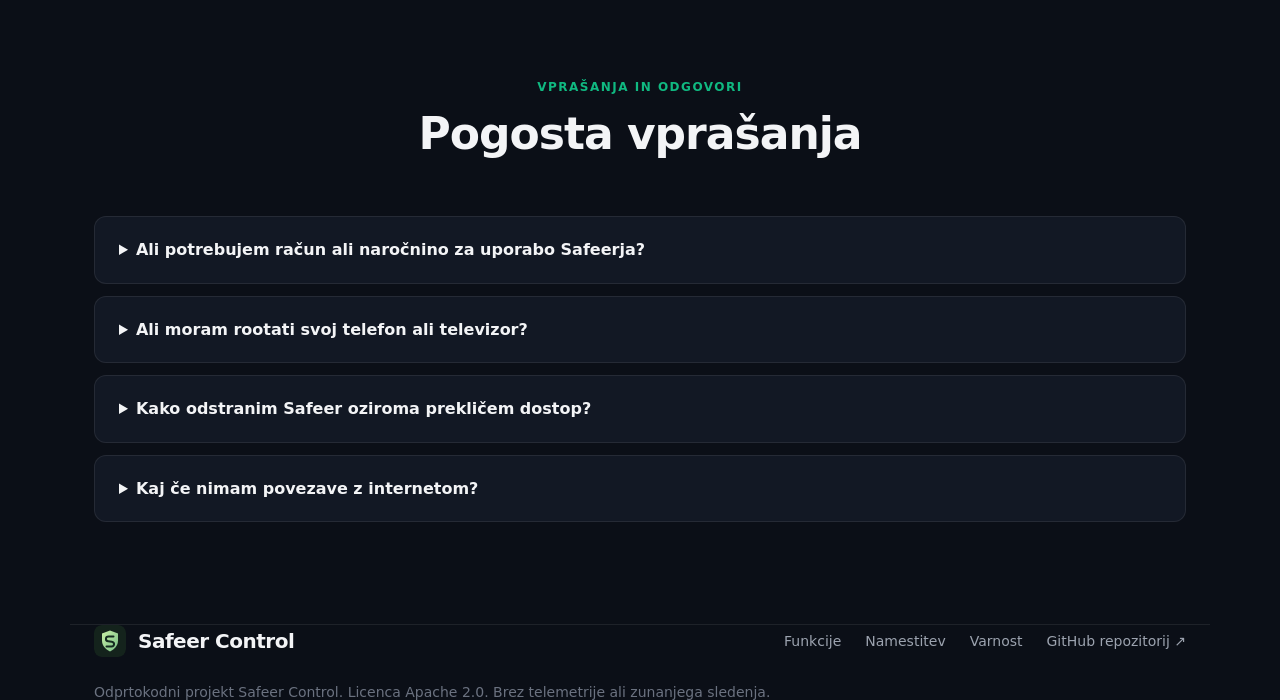
==== commit f8835768: "feat(portal): rebuild landing page as consumer-tech product showcase and interactive setup assistant" ====
--- a/index.html
+++ b/index.html
@@ -2,458 +2,1118 @@
 <html lang="sl">
 <head>
   <meta charset="utf-8"/>
-  <meta content="width=device-width,initial-scale=1" name="viewport"/>
-  <title>Vaš dom. Vaš Safeer Control. · Safeer</title>
-  <meta content="Safeer Control: sodobno, zasebno in kriptografsko lokalno vozlišče za upravljanje televizorjev, zvoka in Android naprav brez oblaka. Dvojna vrata zaupanja in odprta koda." name="description"/>
+  <meta content="width=device-width, initial-scale=1" name="viewport"/>
+  <title>Safeer Control · Vaše naprave. En varen nadzor.</title>
+  <meta content="Upravljajte televizor, telefon, zvok in druge naprave iz enega mesta — lokalno, varno in pod vašim nadzorom. Brez oblaka, brez naročnin." name="description"/>
   <link href="assets/safeer-mark.svg" rel="icon" type="image/svg+xml"/>
-  <link href="css/refresh.css" rel="stylesheet"/>
   <style>
-    /* Dodatni specifični elementi za Safeer Control v slogu refresh.css */
-    .tab-bar {
-      display: flex;
+    :root {
+      --bg: #0b0f17;
+      --bg-card: #121824;
+      --bg-card-hover: #172030;
+      --border: rgba(255, 255, 255, 0.08);
+      --border-focus: rgba(16, 185, 129, 0.4);
+      --accent: #10b981;
+      --accent-glow: rgba(16, 185, 129, 0.15);
+      --accent-hover: #059669;
+      --text: #f3f4f6;
+      --text-muted: #9ca3af;
+      --text-dim: #6b7280;
+      --radius: 20px;
+      --radius-sm: 12px;
+      --font: system-ui, -apple-system, BlinkMacSystemFont, "Segoe UI", Roboto, sans-serif;
+    }
+
+    * { box-sizing: border-box; margin: 0; padding: 0; }
+
+    html {
+      scroll-behavior: smooth;
+      scroll-padding-top: 80px;
+      background: var(--bg);
+      color: var(--text);
+      font-family: var(--font);
+      line-height: 1.6;
+    }
+
+    body {
+      background: radial-gradient(circle at 50% 0%, rgba(16, 185, 129, 0.06) 0%, transparent 60%),
+                  var(--bg);
+      min-height: 100vh;
+      overflow-x: hidden;
+    }
+
+    .wrap {
+      max-width: 1140px;
+      margin: 0 auto;
+      padding: 0 24px;
+    }
+
+    /* 1. Minimalna navigacija */
+    .nav {
+      position: sticky;
+      top: 0;
+      z-index: 100;
+      backdrop-filter: blur(16px);
+      -webkit-backdrop-filter: blur(16px);
+      background: rgba(11, 15, 23, 0.85);
+      border-bottom: 1px solid var(--border);
+      padding: 18px 0;
+    }
+    .nav-inner {
+      display: flex;
+      align-items: center;
+      justify-content: space-between;
+      gap: 20px;
+    }
+    .brand {
+      display: inline-flex;
+      align-items: center;
+      gap: 12px;
+      text-decoration: none;
+      color: var(--text);
+      font-size: 20px;
+      font-weight: 750;
+      letter-spacing: -0.5px;
+    }
+    .brand img {
+      width: 32px;
+      height: 32px;
+      border-radius: 8px;
+    }
+    .nav-links {
+      display: flex;
+      align-items: center;
+      gap: 24px;
+      font-size: 14px;
+      font-weight: 550;
+    }
+    .nav-links a {
+      color: var(--text-muted);
+      text-decoration: none;
+      transition: color 0.2s;
+    }
+    .nav-links a:hover {
+      color: var(--text);
+    }
+    .nav-cta {
+      background: var(--accent);
+      color: #04100b !important;
+      font-weight: 700 !important;
+      padding: 8px 18px;
+      border-radius: 10px;
+      text-decoration: none;
+      transition: all 0.2s;
+    }
+    .nav-cta:hover {
+      background: #34d399;
+      transform: translateY(-1px);
+    }
+
+    /* 2. Hero Section */
+    .hero {
+      padding: 80px 0 50px;
+      text-align: center;
+      max-width: 820px;
+      margin: 0 auto;
+    }
+    .badge-pill {
+      display: inline-flex;
+      align-items: center;
+      gap: 8px;
+      background: rgba(16, 185, 129, 0.1);
+      border: 1px solid rgba(16, 185, 129, 0.25);
+      color: var(--accent);
+      padding: 6px 14px;
+      border-radius: 30px;
+      font-size: 13px;
+      font-weight: 600;
+      margin-bottom: 24px;
+      text-transform: uppercase;
+      letter-spacing: 0.5px;
+    }
+    .dot {
+      width: 8px;
+      height: 8px;
+      background: var(--accent);
+      border-radius: 50%;
+      box-shadow: 0 0 10px var(--accent);
+    }
+    h1 {
+      font-size: clamp(40px, 6vw, 68px);
+      line-height: 1.08;
+      font-weight: 800;
+      letter-spacing: -2px;
+      margin-bottom: 22px;
+    }
+    h1 span {
+      color: var(--accent);
+    }
+    .lead {
+      font-size: clamp(18px, 2.2vw, 21px);
+      color: var(--text-muted);
+      max-width: 680px;
+      margin: 0 auto 36px;
+      line-height: 1.5;
+    }
+    .hero-actions {
+      display: flex;
+      justify-content: center;
+      gap: 14px;
+      flex-wrap: wrap;
+      margin-bottom: 20px;
+    }
+    .btn {
+      display: inline-flex;
+      align-items: center;
+      justify-content: center;
       gap: 10px;
-      margin: 20px 0 24px;
+      padding: 14px 28px;
+      border-radius: 12px;
+      font-size: 16px;
+      font-weight: 650;
+      text-decoration: none;
+      cursor: pointer;
+      border: none;
+      transition: all 0.2s;
+    }
+    .btn-primary {
+      background: var(--accent);
+      color: #04100b;
+      box-shadow: 0 4px 20px rgba(16, 185, 129, 0.25);
+    }
+    .btn-primary:hover {
+      background: #34d399;
+      transform: translateY(-2px);
+    }
+    .btn-secondary {
+      background: var(--bg-card);
+      border: 1px solid var(--border);
+      color: var(--text);
+    }
+    .btn-secondary:hover {
+      background: var(--bg-card-hover);
+      border-color: rgba(255, 255, 255, 0.2);
+    }
+    .hero-sub {
+      font-size: 13px;
+      color: var(--text-dim);
+    }
+
+    /* 3. Interaktivni Demo Simulator ("Film.") */
+    .demo-container {
+      margin: 48px auto 0;
+      background: var(--bg-card);
+      border: 1px solid var(--border);
+      border-radius: var(--radius);
+      padding: 32px;
+      box-shadow: 0 20px 40px rgba(0, 0, 0, 0.4);
+      text-align: left;
+    }
+    .demo-header {
+      display: flex;
+      justify-content: space-between;
+      align-items: center;
+      border-bottom: 1px solid var(--border);
+      padding-bottom: 18px;
+      margin-bottom: 24px;
       flex-wrap: wrap;
-    }
-    .tab-btn {
-      background: white;
-      border: 1px solid var(--line);
+      gap: 12px;
+    }
+    .demo-title {
+      font-size: 16px;
+      font-weight: 700;
+      display: flex;
+      align-items: center;
+      gap: 10px;
+    }
+    .demo-pill {
+      font-size: 12px;
+      padding: 4px 10px;
+      border-radius: 8px;
+      background: rgba(16, 185, 129, 0.1);
+      color: var(--accent);
+      font-weight: 600;
+    }
+    .demo-steps {
+      display: grid;
+      grid-template-columns: repeat(4, 1fr);
+      gap: 16px;
+      margin-bottom: 28px;
+    }
+    .demo-step {
+      background: #0d121c;
+      border: 1px solid var(--border);
       border-radius: 12px;
-      padding: 10px 18px;
+      padding: 16px;
+      transition: all 0.3s ease;
+      opacity: 0.5;
+    }
+    .demo-step.active {
+      opacity: 1;
+      border-color: var(--accent);
+      box-shadow: 0 0 15px var(--accent-glow);
+    }
+    .demo-step.done {
+      opacity: 1;
+      border-color: rgba(16, 185, 129, 0.4);
+    }
+    .demo-step-num {
+      font-size: 11px;
+      font-weight: 800;
+      color: var(--accent);
+      margin-bottom: 6px;
+      text-transform: uppercase;
+    }
+    .demo-step-title {
       font-size: 14px;
       font-weight: 650;
-      color: var(--muted);
-      cursor: pointer;
-      transition: all 0.2s;
-    }
-    .tab-btn:hover {
-      border-color: #a3b4a1;
-      color: var(--ink);
-    }
-    .tab-btn.active {
-      background: var(--green);
-      color: white;
-      border-color: var(--green);
-    }
-    .tab-panel {
-      display: none;
-    }
-    .tab-panel.active {
-      display: block;
-    }
-    .code-box {
-      position: relative;
-      background: #172b20;
-      color: #eef4e8;
-      border-radius: 14px;
-      padding: 16px 20px;
+      color: var(--text);
+      margin-bottom: 4px;
+    }
+    .demo-step-desc {
+      font-size: 12px;
+      color: var(--text-dim);
+    }
+    .demo-preview-bar {
+      display: flex;
+      align-items: center;
+      justify-content: space-between;
+      background: #090d14;
+      border-radius: 12px;
+      padding: 14px 20px;
+      border: 1px solid var(--border);
       font-family: monospace;
       font-size: 13px;
+    }
+    .demo-log {
+      color: var(--accent);
+    }
+
+    /* 4. Sekcija: Kaj lahko naredim */
+    .section {
+      padding: 90px 0;
+      border-top: 1px solid var(--border);
+    }
+    .section-head {
+      text-align: center;
+      max-width: 650px;
+      margin: 0 auto 56px;
+    }
+    .eyebrow {
+      font-size: 12px;
+      font-weight: 750;
+      letter-spacing: 1.5px;
+      text-transform: uppercase;
+      color: var(--accent);
+      margin-bottom: 12px;
+    }
+    h2 {
+      font-size: clamp(30px, 4vw, 44px);
+      line-height: 1.15;
+      font-weight: 800;
+      letter-spacing: -1px;
+      margin-bottom: 16px;
+    }
+    .section-desc {
+      color: var(--text-muted);
+      font-size: 16px;
+    }
+    .grid-4 {
+      display: grid;
+      grid-template-columns: repeat(4, 1fr);
+      gap: 20px;
+    }
+    .feature-card {
+      background: var(--bg-card);
+      border: 1px solid var(--border);
+      border-radius: var(--radius);
+      padding: 30px 24px;
+      transition: all 0.25s;
+    }
+    .feature-card:hover {
+      border-color: rgba(255, 255, 255, 0.18);
+      transform: translateY(-3px);
+    }
+    .feature-icon {
+      font-size: 32px;
+      margin-bottom: 20px;
+      display: inline-block;
+    }
+    .feature-card h3 {
+      font-size: 18px;
+      font-weight: 700;
+      margin-bottom: 12px;
+      color: var(--text);
+    }
+    .feature-card p {
+      font-size: 14px;
+      color: var(--text-muted);
+      line-height: 1.55;
+    }
+
+    /* 5. Sekcija: Kako deluje (3 koraki) */
+    .steps-grid {
+      display: grid;
+      grid-template-columns: repeat(3, 1fr);
+      gap: 28px;
+      position: relative;
+    }
+    .step-card {
+      background: var(--bg-card);
+      border: 1px solid var(--border);
+      border-radius: var(--radius);
+      padding: 36px 28px;
+      position: relative;
+    }
+    .step-badge {
+      width: 44px;
+      height: 44px;
+      background: var(--accent-glow);
+      border: 1px solid var(--accent);
+      color: var(--accent);
+      border-radius: 12px;
+      display: grid;
+      place-items: center;
+      font-size: 18px;
+      font-weight: 800;
+      margin-bottom: 24px;
+    }
+    .step-card h3 {
+      font-size: 20px;
+      font-weight: 750;
+      margin-bottom: 12px;
+    }
+    .step-card p {
+      font-size: 15px;
+      color: var(--text-muted);
+      line-height: 1.6;
+    }
+
+    /* 6. Varen namestitveni center */
+    .install-box {
+      background: var(--bg-card);
+      border: 1px solid var(--border);
+      border-radius: var(--radius);
+      padding: 40px;
+      margin-top: 24px;
+    }
+    .platform-selector {
+      display: flex;
+      gap: 12px;
+      margin-bottom: 32px;
+      flex-wrap: wrap;
+    }
+    .platform-btn {
+      background: #0d121c;
+      border: 1px solid var(--border);
+      color: var(--text-muted);
+      padding: 12px 22px;
+      border-radius: 12px;
+      font-size: 15px;
+      font-weight: 650;
+      cursor: pointer;
+      display: flex;
+      align-items: center;
+      gap: 10px;
+      transition: all 0.2s;
+    }
+    .platform-btn:hover {
+      border-color: rgba(255, 255, 255, 0.2);
+      color: var(--text);
+    }
+    .platform-btn.active {
+      background: var(--accent);
+      color: #04100b;
+      border-color: var(--accent);
+    }
+    .platform-panel {
+      display: none;
+    }
+    .platform-panel.active {
+      display: block;
+    }
+    .release-meta {
+      display: grid;
+      grid-template-columns: repeat(4, 1fr);
+      gap: 16px;
+      background: #0a0e16;
+      border: 1px solid var(--border);
+      border-radius: 12px;
+      padding: 18px 22px;
+      margin: 24px 0;
+      font-size: 13px;
+    }
+    .meta-item dt {
+      color: var(--text-dim);
+      font-size: 11px;
+      text-transform: uppercase;
+      margin-bottom: 4px;
+    }
+    .meta-item dd {
+      color: var(--text);
+      font-weight: 600;
+      font-family: monospace;
+      word-break: break-all;
+    }
+    .code-row {
+      display: flex;
+      align-items: center;
+      justify-content: space-between;
+      background: #070a10;
+      border: 1px solid var(--border);
+      border-radius: 10px;
+      padding: 14px 18px;
+      font-family: monospace;
+      font-size: 14px;
+      color: #34d399;
       margin: 14px 0;
-      overflow-x: auto;
-      border: 1px solid #274635;
-    }
-    .code-box code {
-      background: transparent;
-      padding: 0;
-      color: #b5eb8d;
-      font-family: inherit;
-    }
-    .copy-btn {
-      position: absolute;
-      top: 10px;
-      right: 10px;
-      background: #234c36;
-      color: white;
-      border: 1px solid #3d7554;
-      border-radius: 8px;
-      padding: 4px 10px;
-      font-size: 11px;
+    }
+    .btn-copy {
+      background: rgba(255, 255, 255, 0.08);
+      border: none;
+      color: var(--text);
+      padding: 6px 12px;
+      border-radius: 6px;
+      font-size: 12px;
       font-weight: 600;
       cursor: pointer;
     }
-    .copy-btn:hover {
-      background: #376245;
-    }
-    .badge-pill {
+    .btn-copy:hover {
+      background: rgba(255, 255, 255, 0.16);
+    }
+
+    /* 7. Setup Assistant / Čarovnik */
+    .wizard-card {
+      background: #0d121c;
+      border: 1px solid var(--border);
+      border-radius: var(--radius);
+      padding: 32px;
+      margin-top: 36px;
+    }
+    .wizard-steps {
+      display: flex;
+      justify-content: space-between;
+      margin-bottom: 28px;
+      position: relative;
+    }
+    .wizard-step-node {
+      display: flex;
+      flex-direction: column;
+      align-items: center;
+      gap: 8px;
+      font-size: 13px;
+      font-weight: 650;
+      color: var(--text-dim);
+      cursor: pointer;
+    }
+    .wizard-step-node.active {
+      color: var(--accent);
+    }
+    .wizard-step-circle {
+      width: 32px;
+      height: 32px;
+      border-radius: 50%;
+      background: #141b27;
+      border: 1px solid var(--border);
+      display: grid;
+      place-items: center;
+      font-size: 13px;
+    }
+    .wizard-step-node.active .wizard-step-circle {
+      background: var(--accent);
+      color: #04100b;
+      font-weight: 800;
+    }
+    .wizard-content {
+      background: var(--bg-card);
+      border: 1px solid var(--border);
+      border-radius: 14px;
+      padding: 24px;
+      text-align: center;
+    }
+    .pin-display {
+      font-size: 34px;
+      letter-spacing: 8px;
+      font-weight: 800;
+      font-family: monospace;
+      color: var(--accent);
+      margin: 16px 0;
+      background: #070a10;
       display: inline-block;
-      font-size: 11px;
-      font-weight: 700;
-      letter-spacing: 0.5px;
-      text-transform: uppercase;
-      padding: 3px 8px;
-      border-radius: 6px;
-      background: #ebf1e5;
-      color: #234c36;
+      padding: 10px 24px;
+      border-radius: 12px;
+      border: 1px solid rgba(16, 185, 129, 0.3);
+    }
+
+    /* 8. Varnost kot prednost */
+    .security-grid {
+      display: grid;
+      grid-template-columns: repeat(2, 1fr);
+      gap: 24px;
+    }
+    .sec-card {
+      background: var(--bg-card);
+      border: 1px solid var(--border);
+      border-radius: var(--radius);
+      padding: 32px;
+    }
+    .sec-card h3 {
+      font-size: 19px;
+      font-weight: 750;
       margin-bottom: 12px;
-    }
-    .badge-pill.pass {
-      background: #d4ebd0;
-      color: #1f5e27;
-    }
-    .sim-card {
-      background: white;
-      border: 1px solid var(--line);
-      border-radius: 20px;
-      padding: 24px;
-      margin-top: 24px;
-    }
-    .sim-input {
-      font-size: 20px;
-      letter-spacing: 4px;
-      padding: 10px 14px;
-      border: 2px solid var(--line);
-      border-radius: 10px;
-      width: 140px;
-      text-align: center;
-      font-family: monospace;
-      font-weight: 700;
-      color: var(--ink);
-    }
-    .sim-input:focus {
-      outline: none;
-      border-color: var(--green);
-    }
-    .sim-result {
-      margin-top: 16px;
-      font-size: 13px;
-      background: #f4f5ef;
-      border: 1px solid var(--line);
-      border-radius: 10px;
-      padding: 14px;
-      font-family: monospace;
-      color: var(--muted);
-      overflow-x: auto;
+      display: flex;
+      align-items: center;
+      gap: 10px;
+    }
+    .sec-card p {
+      font-size: 15px;
+      color: var(--text-muted);
+      line-height: 1.6;
+    }
+
+    /* Harmonika FAQ */
+    details {
+      background: var(--bg-card);
+      border: 1px solid var(--border);
+      border-radius: var(--radius-sm);
+      margin-bottom: 12px;
+      overflow: hidden;
+    }
+    summary {
+      padding: 20px 24px;
+      font-weight: 650;
+      font-size: 16px;
+      cursor: pointer;
+      user-select: none;
+    }
+    details p {
+      padding: 0 24px 20px;
+      color: var(--text-muted);
+      font-size: 15px;
+      line-height: 1.6;
+    }
+
+    /* Footer */
+    footer {
+      border-top: 1px solid var(--border);
+      padding: 48px 0;
+      color: var(--text-dim);
+      font-size: 14px;
+      margin-top: 60px;
+    }
+    .footer-inner {
+      display: flex;
+      justify-content: space-between;
+      align-items: center;
+      flex-wrap: wrap;
+      gap: 20px;
+      margin-bottom: 24px;
+    }
+    .footer-links {
+      display: flex;
+      gap: 24px;
+    }
+    .footer-links a {
+      color: var(--text-muted);
+      text-decoration: none;
+    }
+    .footer-links a:hover {
+      color: var(--text);
+    }
+
+    /* Responsive */
+    @media (max-width: 900px) {
+      .grid-4, .demo-steps, .steps-grid, .security-grid, .release-meta {
+        grid-template-columns: 1fr;
+      }
+      .nav-links {
+        display: none;
+      }
     }
   </style>
 </head>
 <body>
-  <div class="wrap">
-    <!-- Glavna navigacija v Safeer slogu -->
-    <nav aria-label="Glavna navigacija" class="nav">
-      <a class="brand" href="index.html">
-        <img alt="" src="assets/safeer-mark.svg"/>Safeer Control
+  <!-- 1. Minimalna navigacija -->
+  <header class="nav">
+    <div class="wrap nav-inner">
+      <a class="brand" href="/">
+        <img alt="Safeer" src="assets/safeer-mark.svg"/>Safeer Control
       </a>
-      <div class="nav-links">
-        <a href="#downloads">Prenosi</a>
+      <nav class="nav-links">
+        <a href="#features">Funkcije</a>
         <a href="#how-it-works">Kako deluje</a>
-        <a href="#limits">Varnost in meje</a>
+        <a href="#install">Namestitev</a>
+        <a href="#security">Varnost</a>
         <a href="#faq">Vprašanja</a>
-        <a class="btn" href="/" style="min-height:36px; padding:6px 16px; font-size:13px;">Konzola v živo ↗</a>
-      </div>
-    </nav>
-
-    <main>
-      <!-- HERO SEKCIJA -->
-      <section class="hero">
-        <div>
-          <div class="eyebrow"><span class="dot"></span>Zasebnost · Nadzor naprav · Brez oblaka</div>
-          <h1>Vaš dom.<br/><em>Vaš Safeer Control.</em></h1>
-          <p class="lead">Sodobno, zasebno in kriptografsko nadzorno vozlišče. Upravljanje televizorjev, avdio sistemov in Android naprav brez posredovanja zunanjih oblakov — z dvojnimi vrati zaupanja (Dual Capability Gates) in Shizuku integracijo brez rootanja.</p>
-          <div class="actions">
-            <a class="btn" href="#downloads">Izberi svojo napravo <span>↓</span></a>
-            <a class="btn secondary" href="#how-it-works">Kako deluje</a>
+        <a class="nav-cta" href="#install">Prenesi</a>
+      </nav>
+    </div>
+  </header>
+
+  <main class="wrap">
+    <!-- 2. Prvi zaslon (Hero) -->
+    <section class="hero">
+      <div class="badge-pill">
+        <span class="dot"></span> Safeer Control · Zasebno lokalno vozlišče
+      </div>
+      <h1>Vaše naprave.<br/><span>En varen nadzor.</span></h1>
+      <p class="lead">
+        Upravljajte televizor, telefon, zvok in druge naprave iz enega mesta — lokalno, varno in pod vašim nadzorom. Brez oblaka, brez naročnin in brez posrednikov.
+      </p>
+      <div class="hero-actions">
+        <a class="btn btn-primary" href="#install">Namesti Safeer ↓</a>
+        <a class="btn btn-secondary" href="#how-it-works">Kako deluje</a>
+      </div>
+      <p class="hero-sub">Popolnoma brezplačno · 100% odprtokodno (Apache 2.0) · Brez telemetrije</p>
+
+      <!-- Interaktivni 15-sekundni demo simulator scene ("Film.") -->
+      <div class="demo-container">
+        <div class="demo-header">
+          <div class="demo-title">
+            <span>🎬 Prikaz v živo: Scena »Večerni film«</span>
+            <span class="demo-pill" id="demo-status">Pripravljeno</span>
           </div>
-          <p class="small">Popolnoma brezplačno. Brez naročnin, brez oblaka in brez skrite telemetrije.</p>
-        </div>
-
-        <!-- Showcase grafika z rahlim nagibom -->
-        <figure class="showcase">
-          <img alt="Safeer Control pregled nadzorne plošče z napravami, daljincem in varnostnimi vrati" src="assets/control-showcase.svg"/>
-          <figcaption>Nadzorna plošča s statusom televizorja, zvočne letve JBL Bar 300, Shizuku povezavo in telemetrijo osveževanja.</figcaption>
-        </figure>
-      </section>
-
-      <!-- PRENOSI IN NAMESTITEV -->
-      <section class="section" id="downloads">
-        <div class="section-head">
-          <div>
-            <div class="eyebrow">Namestitveni center</div>
-            <h2>Prava različica<br/>za vsako napravo.</h2>
+          <button class="btn btn-primary" id="btn-run-demo" onclick="runSceneDemo()" style="padding: 8px 18px; font-size: 13px;">
+            ▶ Zaženi sceno: Film
+          </button>
+        </div>
+
+        <div class="demo-steps">
+          <div class="demo-step" id="step-1">
+            <div class="demo-step-num">1. korak</div>
+            <div class="demo-step-title">Priprava TV</div>
+            <div class="demo-step-desc">Vklop Philips 4K TV &amp; HDMI-1</div>
           </div>
-          <p>Namensko prilagojene komponente za krmiljenje in naprave. Izberite ustrezen paket in prevzemite nadzor nad svojim lokalnim okoljem.</p>
-        </div>
-
-        <!-- Mreža kartic naprav -->
-        <div class="grid">
-          <!-- Kartica 1: Linux -->
-          <article class="card">
-            <span class="platform">Linux / macOS</span>
-            <h3>Nadzorno vozlišče na računalniku.</h3>
-            <p>Osrednji strežnik s kratkotrajnimi sejami, REST API-jem, PolicyEngine preverjanjem ukazov in hitro spletno nadzorno ploščo.</p>
-            <span class="version">Različica 0.3.0 · CLI &amp; Hub</span>
-            <a class="btn" href="#install-section" onclick="switchTab(tab-linux)">Namestitev Hub-a ↓</a>
-          </article>
-
-          <!-- Kartica 2: Android Companion -->
-          <article class="card">
-            <span class="platform">Android (Mobilnik / Tablica)</span>
-            <h3>Companion z Foreground storitvijo.</h3>
-            <p>Android komponenta z neposredno Shizuku (uid=2000) povezavo, samodejnim zagonom ob rebootu ter Ed25519 varnim OTA posodabljanjem.</p>
-            <span class="version">Različica 0.9.1 · APK</span>
-            <a class="btn" href="#install-section" onclick="switchTab(tab-android)">Namestitev APK ↓</a>
-          </article>
-
-          <!-- Kartica 3: TV / Headless Go -->
-          <article class="card">
-            <span class="platform">Android TV / Headless</span>
-            <h3>Nativni Go Companion demon.</h3>
-            <p>Hermetično preveden ARM64/AMD64 demon za televizorje (Philips 4K TV) brez potrebe po APK ovoju, z varnim watchdog nadzorom.</p>
-            <span class="version">Različica 0.9.1 · Go ARM64</span>
-            <a class="btn" href="#install-section" onclick="switchTab(tab-go)">Namestitev Go demona ↓</a>
-          </article>
-        </div>
-
-        <!-- PODROBNA NAMESTITVENA NAVODILA -->
-        <div id="install-section" style="margin-top: 48px;">
-          <div class="tab-bar">
-            <button class="tab-btn active" id="btn-tab-linux" onclick="switchTab(tab-linux)">🖥️ Linux / macOS Hub</button>
-            <button class="tab-btn" id="btn-tab-android" onclick="switchTab(tab-android)">📱 Android Companion (APK)</button>
-            <button class="tab-btn" id="btn-tab-go" onclick="switchTab(tab-go)">📺 Headless / Go TV Binary</button>
-            <button class="tab-btn" id="btn-tab-browser" onclick="switchTab(tab-browser)">🛡️ Safeer Browser Integracija</button>
+          <div class="demo-step" id="step-2">
+            <div class="demo-step-num">2. korak</div>
+            <div class="demo-step-title">Zagon aplikacije</div>
+            <div class="demo-step-desc">Safeer TV Browser odpre vsebino</div>
           </div>
-
-          <!-- Panel 1: Linux -->
-          <div class="tab-panel active" id="tab-linux">
-            <div class="download-box">
-              <span class="badge-pill pass">Preizkušeno &amp; Pripravljeno</span>
-              <h2>Namestitev Safeer Control Hub-a</h2>
-              <p>Zaženite uradni enovrstični namestitveni skript, ki pripravi okolje, odvisnosti in ustvari ukaz <code>safeer-control</code> v vaši mapi <code>~/.local/bin</code>:</p>
-
-              <div class="code-box">
-                <button class="copy-btn" onclick="copyCode(curl-cmd)">Kopiraj</button>
-                <code id="curl-cmd">curl -sSL http://localhost:8990/install.sh | bash</code>
-              </div>
-
-              <p class="small">Ali neposredno iz GitHub repozitorija:</p>
-              <div class="code-box">
-                <button class="copy-btn" onclick="copyCode(curl-gh)">Kopiraj</button>
-                <code id="curl-gh">curl -sSL https://raw.githubusercontent.com/memelandfaner/safeer-control/main/scripts/install.sh | bash</code>
-              </div>
-
-              <dl>
-                <dt>Zagon</dt>
-                <dd><code>safeer-control serve 8990</code></dd>
-                <dt>Stanje</dt>
-                <dd><code>safeer-control status</code></dd>
-                <dt>FPS Meritev</dt>
-                <dd><code>safeer-control observer fps --device &lt;ip:port&gt;</code></dd>
-              </dl>
+          <div class="demo-step" id="step-3">
+            <div class="demo-step-num">3. korak</div>
+            <div class="demo-step-title">Sinhronizacija zvoka</div>
+            <div class="demo-step-desc">JBL Bar 300 aktiviran (eARC)</div>
+          </div>
+          <div class="demo-step" id="step-4">
+            <div class="demo-step-num">4. korak</div>
+            <div class="demo-step-title">Dvojna vrata zaupanja</div>
+            <div class="demo-step-desc">Dual Capability Gates potrjena</div>
+          </div>
+        </div>
+
+        <div class="demo-preview-bar">
+          <span style="color: var(--text-dim);">DNEVNIK:</span>
+          <span class="demo-log" id="demo-log-text">Kliknite »Zaženi sceno: Film« za ogled samodejne priprave naprav.</span>
+          <span style="color: var(--text-dim);">LAN: 127.0.0.1:8990</span>
+        </div>
+      </div>
+    </section>
+
+    <!-- 3. Sekcija: Kaj lahko naredim s Safeerjem? -->
+    <section class="section" id="features">
+      <div class="section-head">
+        <div class="eyebrow">Zmogljivosti</div>
+        <h2>Kaj lahko naredite<br/>s Safeerjem?</h2>
+        <p class="section-desc">Enotno, hitro in intuitivno upravljanje domačega multimedijskega okolja.</p>
+      </div>
+
+      <div class="grid-4">
+        <div class="feature-card">
+          <span class="feature-icon">📺</span>
+          <h3>Upravljaj naprave</h3>
+          <p>Zaženite aplikacije, upravljajte televizor prek natančnega D-Pad krmilnika in izvajajte podprta dejanja brez zamika.</p>
+        </div>
+
+        <div class="feature-card">
+          <span class="feature-icon">🏠</span>
+          <h3>Ustvari scene</h3>
+          <p>En sam pritisk pripravi televizor, zvok in druge naprave za film, delo ali sproščen večer brez ročnega preklapljanja.</p>
+        </div>
+
+        <div class="feature-card">
+          <span class="feature-icon">🔐</span>
+          <h3>Nadzor ostane pri vas</h3>
+          <p>Privilegirana dejanja so strogo omejena in preverjena pred izvedbo. Nobena naprava nima univerzalnega root dostopa.</p>
+        </div>
+
+        <div class="feature-card">
+          <span class="feature-icon">⚡</span>
+          <h3>Lokalno in bliskovito</h3>
+          <p>Safeer komunicira izključno z napravami v vašem domačem omrežju (LAN). Brez odvisnosti od zunanjih strežnikov ali interneta.</p>
+        </div>
+      </div>
+    </section>
+
+    <!-- 4. Sekcija: Kako deluje? (Samo 3 koraki) -->
+    <section class="section" id="how-it-works">
+      <div class="section-head">
+        <div class="eyebrow">Preprost postopek</div>
+        <h2>Kako deluje?</h2>
+        <p class="section-desc">Pripravljeno za uporabo v nekaj minutah, brez zapletenih konfiguracij.</p>
+      </div>
+
+      <div class="steps-grid">
+        <div class="step-card">
+          <div class="step-badge">1</div>
+          <h3>Namestite Safeer</h3>
+          <p>Namestite Safeer Control na računalnik ter Safeer Companion na svoj telefon ali televizor.</p>
+        </div>
+
+        <div class="step-card">
+          <div class="step-badge">2</div>
+          <h3>Povežite naprave</h3>
+          <p>Prek enkratnega 6-mestnega PIN-a se naprave avtomatsko varno seznanijo in kriptografsko potrdijo.</p>
+        </div>
+
+        <div class="step-card">
+          <div class="step-badge">3</div>
+          <h3>Upravljajte iz Safeerja</h3>
+          <p>Nadzorujte televizor, sprožajte scene in spremljajte stanje vseh naprav prek pregledne spletne plošče.</p>
+        </div>
+      </div>
+
+      <div style="text-align: center; margin-top: 36px;">
+        <a class="btn btn-secondary" href="#security">Poglej varnostno arhitekturo →</a>
+      </div>
+    </section>
+
+    <!-- 5. Velik razdelek za namestitev -->
+    <section class="section" id="install">
+      <div class="section-head">
+        <div class="eyebrow">Namestitveni center</div>
+        <h2>Namestite Safeer Control</h2>
+        <p class="section-desc">Izberite platformo za prenos uradnih, digitalno podpisanih namestitvenih paketov.</p>
+      </div>
+
+      <div class="install-box">
+        <div class="platform-selector">
+          <button class="platform-btn active" id="btn-p-android" onclick="selectPlatform('android')">
+            📱 Android Companion (APK)
+          </button>
+          <button class="platform-btn" id="btn-p-linux" onclick="selectPlatform('linux')">
+            🖥️ Linux / macOS Control Hub
+          </button>
+          <button class="platform-btn" id="btn-p-tv" onclick="selectPlatform('tv')">
+            📺 Android TV / Go Binary
+          </button>
+        </div>
+
+        <!-- Android Panel -->
+        <div class="platform-panel active" id="panel-android">
+          <h3 style="font-size: 22px; margin-bottom: 8px;">Safeer Companion za Android</h3>
+          <p style="color: var(--text-muted); font-size: 15px;">
+            Nameščen kot zanesljiva storitev v ozadju z integracijo Shizuku (raven <code>uid=2000</code> brez rootanja).
+          </p>
+
+          <div class="release-meta">
+            <div class="meta-item">
+              <dt>Različica</dt>
+              <dd>1.0 RC1 (v0.9.1)</dd>
+            </div>
+            <div class="meta-item">
+              <dt>Podpis</dt>
+              <dd>Ed25519 uradni release key</dd>
+            </div>
+            <div class="meta-item">
+              <dt>Datum izdaje</dt>
+              <dd>September 2026</dd>
+            </div>
+            <div class="meta-item">
+              <dt>Varnostni SHA-256</dt>
+              <dd>422bf725695f1b81...</dd>
             </div>
           </div>
 
-          <!-- Panel 2: Android Companion -->
-          <div class="tab-panel" id="tab-android">
-            <div class="download-box">
-              <span class="badge-pill pass">Shizuku Integracija · Brez Roota</span>
-              <h2>Namestitev Safeer Companion APK</h2>
-              <p>Companion teče na telefonu kot neprekinjena Foreground storitev in komunicira s krmilnikom prek šifrirane TLS povezave z obojestransko PIN avtentikacijo:</p>
-
-              <ol style="margin-left: 20px; line-height: 1.8; color: var(--muted); font-size: 15px;">
-                <li>Namestite in zaženite <strong>Shizuku</strong> na napravi (prek brezžičnega ADB).</li>
-                <li>Namestite <code>Safeer-Companion.apk</code>.</li>
-                <li>Odprite aplikacijo in potrdite Shizuku pravico (<code>uid=2000 shell</code>).</li>
-                <li>Na zaslonu se izpiše 6-mestni PIN za enkratno seznanitev (npr. <code>475121</code>).</li>
-                <li>Vnesite PIN v Safeer Control konzolo ali prek CLI: <code>safeer-control pair --device &lt;ip:port&gt; --pin 475121</code>.</li>
-              </ol>
+          <div style="display: flex; gap: 14px; align-items: center; flex-wrap: wrap;">
+            <a class="btn btn-primary" href="https://github.com/memelandfaner/safeer-control/releases" target="_blank">
+              Prenesi APK (Release RC1) ↓
+            </a>
+            <span style="font-size: 13px; color: var(--text-dim);">Zahteva Android 9+ in nameščen Shizuku</span>
+          </div>
+        </div>
+
+        <!-- Linux Panel -->
+        <div class="platform-panel" id="panel-linux">
+          <h3 style="font-size: 22px; margin-bottom: 8px;">Safeer Control Hub za Linux &amp; macOS</h3>
+          <p style="color: var(--text-muted); font-size: 15px;">
+            Centralni demon, CLI orodje ter lokalni spletni strežnik. Namestitev poteka z eno samo vrstico:
+          </p>
+
+          <div class="code-row">
+            <span id="cmd-curl">curl -sSL http://localhost:8990/install.sh | bash</span>
+            <button class="btn-copy" onclick="copyText('cmd-curl')">Kopiraj</button>
+          </div>
+
+          <p style="font-size: 13px; color: var(--text-dim); margin-top: 10px;">
+            Ali prek GitHub repozitorija: <code>curl -sSL https://raw.githubusercontent.com/memelandfaner/safeer-control/main/scripts/install.sh | bash</code>
+          </p>
+        </div>
+
+        <!-- TV Panel -->
+        <div class="platform-panel" id="panel-tv">
+          <h3 style="font-size: 22px; margin-bottom: 8px;">Nativni Go Companion za TV (ARM64)</h3>
+          <p style="color: var(--text-muted); font-size: 15px;">
+            Kompakten, hermetičen binarni demon za televizorje (Philips 4K TV) brez potrebe po namestitvi APK-ja:
+          </p>
+
+          <div class="code-row">
+            <span id="cmd-tv">adb push companion/bin/safeer-companion-android-arm64 /data/local/tmp/ && adb shell chmod 0700 /data/local/tmp/safeer-companion-android-arm64</span>
+            <button class="btn-copy" onclick="copyText('cmd-tv')">Kopiraj</button>
+          </div>
+        </div>
+
+        <!-- 6. Interaktivni vodič po namestitvi (Setup Assistant) -->
+        <div class="wizard-card">
+          <div style="font-size: 12px; font-weight: 750; color: var(--accent); text-transform: uppercase; margin-bottom: 12px;">
+            Čarovnik za prvo povezavo
+          </div>
+          <h3 style="margin-bottom: 20px;">Vodič za povezavo v 4 korakih</h3>
+
+          <div class="wizard-steps">
+            <div class="wizard-step-node active" id="wn-1" onclick="setWizardStep(1)">
+              <div class="wizard-step-circle">1</div>
+              <span>Namesti</span>
+            </div>
+            <div class="wizard-step-node" id="wn-2" onclick="setWizardStep(2)">
+              <div class="wizard-step-circle">2</div>
+              <span>Omogoči podporo</span>
+            </div>
+            <div class="wizard-step-node" id="wn-3" onclick="setWizardStep(3)">
+              <div class="wizard-step-circle">3</div>
+              <span>Poveži napravo</span>
+            </div>
+            <div class="wizard-step-node" id="wn-4" onclick="setWizardStep(4)">
+              <div class="wizard-step-circle">4</div>
+              <span>Pripravljeno ✓</span>
             </div>
           </div>
 
-          <!-- Panel 3: Headless Go Binary -->
-          <div class="tab-panel" id="tab-go">
-            <div class="download-box">
-              <span class="badge-pill pass">Kompakten · 0700 Izolacija</span>
-              <h2>Namestitev Nativnega Go Demona</h2>
-              <p>Za naprave brez grafičnega APK vmesnika (Android TV, Philips televizorji ali vgrajeni predvajalniki):</p>
-
-              <div class="code-box">
-                <button class="copy-btn" onclick="copyCode(adb-go)">Kopiraj</button>
-                <code id="adb-go"># Prenos binarnega programa na napravo
-adb push companion/bin/safeer-companion-android-arm64 /data/local/tmp/
-adb shell chmod 0700 /data/local/tmp/safeer-companion-android-arm64
-
-# Zagon demona v ozadju z nadzornikom
-adb shell "nohup /data/local/tmp/safeer-companion-android-arm64 > /dev/null 2>&1 &"</code>
-              </div>
-            </div>
+          <div class="wizard-content" id="wizard-body">
+            <!-- Vsebina se menja z JS -->
           </div>
-
-          <!-- Panel 4: Safeer Browser -->
-          <div class="tab-panel" id="tab-browser">
-            <div class="download-box">
-              <span class="badge-pill pass">0-Ad Blokiranje · Media3 Pogon</span>
-              <h2>Povezava s Safeer Browserjem</h2>
-              <p>Safeer Control je neposredno integriran z namenskim brskalnikom za Linux Mint in Android TV:</p>
-              <ul style="margin-left: 20px; line-height: 1.8; color: var(--muted); font-size: 15px;">
-                <li><strong>Oddaljeno predvajanje:</strong> Pošiljanje video povezav neposredno v TV brskalnik z enim klikom.</li>
-                <li><strong>Hardware avdio sinhronizacija:</strong> Pametno prebujanje zvočnih letev (JBL Bar 300) brez periodičnega ponastavljanja HDMI-CEC / eARC kodekov.</li>
-                <li><strong>Vzdrževanje predpomnilnika:</strong> Samodejno čiščenje spletnega predpomnilnika prek varne zmogljivosti <code>app.cache_maintenance</code>.</li>
-              </ul>
-              <p style="margin-top: 16px;"><a class="btn secondary" href="https://github.com/memelandfaner/-safeer-browser">Izvorna koda brskalnika ↗</a></p>
-            </div>
-          </div>
-        </div>
-      </section>
-
-      <!-- KAKO DELUJE / WHY CHOOSE SAFEER CONTROL -->
-      <section class="section" id="how-it-works">
-        <div class="section-head">
-          <div>
-            <div class="eyebrow">Zakaj Safeer Control?</div>
-            <h2>Varen, zanesljiv<br/>in v vaših rokah.</h2>
-          </div>
-          <p>Namesto univerzalnih ali ranljivih rešitev Safeer Control temelji na dveh neodvisnih vratih zaupanja in popolnoma lokalni arhitekturi.</p>
-        </div>
-
-        <div class="grid">
-          <article class="card">
-            <span class="number">01</span>
-            <h3>Dvojna vrata zaupanja</h3>
-            <p>Ukaz najprej preveri PolicyEngine na krmilniku (Vrata #1), nato ločeni CapabilityGate na napravi (Vrata #2). Dovoljene so le 3 strogo definirane operacije: branje nastavitev, zaustavitev aplikacije in vzdrževanje predpomnilnika. Poljubna lupina (shell) je matematično izključena.</p>
-          </article>
-
-          <article class="card">
-            <span class="number">02</span>
-            <h3>V0.8.1 PIN bootstrap &amp; TLS pinning</h3>
-            <p>Seznanitev poteka prek 6-mestnega PIN-a z izpeljavo 256-bitnega HKDF ključa, obojestransko potrditvijo transkripta seje in pripenjanjem SHA-256 prstnega odtisa certifikata. MITM napadi so ob prvem stiku zanesljivo preprečeni.</p>
-          </article>
-
-          <article class="card">
-            <span class="number">03</span>
-            <h3>Brez oblaka in brez telemetrije</h3>
-            <p>Vse komponente tečejo v vašem domačem omrežju (LAN). Nobenih zunanjih strežnikov, nobenih naročnin in nobenih žetonov v konzolah ali URL-jih. Delovanje je v celoti fail-closed: ob najmanjšem odstopanju se povezava varno prekine.</p>
-          </article>
-        </div>
-
-        <!-- Interaktivni preizkus PIN izpeljave -->
-        <div class="sim-card">
-          <div class="eyebrow"><span class="dot"></span>Interaktivni preizkus protokola</div>
-          <h3 style="margin-top:8px;">Preizkusite izpeljavo kriptografskega ključa (V0.8.1)</h3>
-          <p style="color:var(--muted); font-size:14px;">Vnesite poljuben 6-mestni PIN in si oglejte, kako se z uporabo soli in SHA-256 HKDF funkcije izpelje močan 256-bitni simetrični ključ seje:</p>
-          <div style="margin-top:14px; display:flex; align-items:center; gap:16px; flex-wrap:wrap;">
-            <input type="text" class="sim-input" id="sim-pin" maxlength="6" value="475121" oninput="runPinSim()"/>
-            <button class="btn" style="min-height:44px; padding:8px 18px;" onclick="genRandomPin()">Naključen PIN 🎲</button>
-          </div>
-          <div class="sim-result" id="sim-output">
-            Izračunavanje ključa...
-          </div>
-        </div>
-      </section>
-
-      <!-- ISKREN PRISTOP / LIMITS (DARK PANEL) -->
-      <section class="section" id="limits">
-        <div class="dark-panel">
-          <div>
-            <div class="eyebrow" style="color:#b5c9ac">Iskren pristop</div>
-            <h2>Zanesljivost.<br/>Brez praznih obljub.</h2>
-          </div>
-          <ul>
-            <li><strong>Strogo omejene zmogljivosti:</strong> Safeer Companion namensko ne dovoljuje poljubnega izvajanja ukazov v ukazni vrstici (raw shell). Če ukaz preseže whitelist, se nemudoma fail-closed zavrne.</li>
-            <li><strong>Shizuku brez rootanja:</strong> Komunikacija z napravami poteka prek Shizuku vmesnika (<code>uid=2000 shell</code>), kar ohranja varnost in tovarniško garancijo naprave. Ob izpadu Shizuku demon varno vrne <code>HTTP 503</code> brez sesutja.</li>
-            <li><strong>Pristno OTA posodabljanje:</strong> Vsaka posodobitev zahteva veljaven Ed25519 digitalni podpis uradnega izdajatelja in preverja monotono višjo različico, kar preprečuje downgrade napade.</li>
-            <li><strong>Zasebnost brez izgovorov:</strong> Safeer Control ne komunicira z nobenim zunanjim telemetrijskim strežnikom. Vaša domača avtomatizacija ostaja zgolj vaša.</li>
-          </ul>
-        </div>
-      </section>
-
-      <!-- POGOSTA VPRAŠANJA (FAQ) -->
-      <section class="section" id="faq">
-        <div class="section-head">
-          <h2>Pogosta vprašanja</h2>
-        </div>
+        </div>
+      </div>
+    </section>
+
+    <!-- 7. Varnost kot konkurenčna prednost -->
+    <section class="section" id="security">
+      <div class="section-head">
+        <div class="eyebrow">Varnostna zasnova</div>
+        <h2>Zasnovan tako, da nadzor<br/>ostane omejen.</h2>
+        <p class="section-desc">Safeer se razlikuje od ostalih po tem, da ne zahteva polnih root pravic in ne omogoča poljubnih lupin.</p>
+      </div>
+
+      <div class="security-grid">
+        <div class="sec-card">
+          <h3>🛡️ Omejena dovoljenja</h3>
+          <p>
+            Safeer namensko nima univerzalnega ukaza za izvajanje poljubnih privilegiranih operacij (brez <code>raw shell</code>). Podprte so natanko 3 operacije: branje sistemskih nastavitev, zaustavitev aplikacije in vzdrževanje predpomnilnika.
+          </p>
+        </div>
+
+        <div class="sec-card">
+          <h3>🔍 Preverjanje dejanj</h3>
+          <p>
+            Vsako dejanje preveri osrednji PolicyEngine (Vrata #1) in nato ločeni CapabilityGate na napravi (Vrata #2). Dvojna vrata zaupanja preprečujejo kakršnekoli poskuse injekcije ukazov.
+          </p>
+        </div>
+
+        <div class="sec-card">
+          <h3>🔒 Varna povezava naprav</h3>
+          <p>
+            Povezava med krmilnikom in napravami poteka prek šifrirane TLS povezave z obojestransko PIN potrditvijo transkripta in pripenjanjem certifikata (TLS certificate pinning). Napadi posrednika (MITM) so izključeni.
+          </p>
+        </div>
+
+        <div class="sec-card">
+          <h3>✍️ Podpisane posodobitve</h3>
+          <p>
+            Companion sprejema posodobitve le, če imajo veljaven Ed25519 digitalni podpis uradnega izdajatelja in preverjeno višjo različico (zaščita pred downgrade napadi).
+          </p>
+        </div>
+      </div>
+
+      <!-- Tehnične podrobnosti harmonika za strokovnjake -->
+      <div style="margin-top: 32px;">
         <details>
-          <summary>Ali potrebujem naročnino ali zunanji račun za Safeer Control?</summary>
-          <p>Ne. Za prenos, namestitev in uporabo ne potrebujete nobenega računa ali naročnine. Vsa programska oprema je brezplačna in odprtokodna pod licenco Apache 2.0.</p>
+          <summary>Poglej tehnične podrobnosti (Dual Capability Gates, Shizuku uid=2000, Ed25519)</summary>
+          <p>
+            Arhitektura Safeer Control temelji na dveh neodvisnih varnostnih vratih (Dual Capability Gates). Vrata #1 (PolicyEngine na strani strežnika) preverjajo parametre in dovoljene klice, preden se zahteva sploh odpošlje. Vrata #2 (Companion Daemon na napravi) delujejo izolirano z ravnijo pravic Shizuku (<code>uid=2000 shell</code>), ki ne posega v tovarniško varnost naprave. Ob prekinitvi komunikacije z vmesnikom Shizuku demon varno vrne kodo <code>HTTP 503</code> (Fail-Closed).
+          </p>
         </details>
-        <details>
-          <summary>Ali moram rootati svoj Android telefon ali televizor?</summary>
-          <p>Ne. Safeer Companion se povezuje prek uveljavljene rešitve Shizuku (raven <code>uid=2000</code> prek lokalnega ADB protokola). Root ni potreben in varnostni model Androida ostaja neokrnjen.</p>
-        </details>
-        <details>
-          <summary>Kako je poskrbljeno za zaščito pred napadi posrednika (MITM)?</summary>
-          <p>Protokol V0.8.1 ob prvem stiku prek kratkotrajnega PIN-a izpelje sejne ključe z metodo HKDF-SHA256, izmenja kriptografska dokazila o celotnem transkriptu ter nemudoma pripne SHA-256 prstni odtis TLS certifikata (certificate pinning). Tudi če napadalec nadzoruje lokalni Wi-Fi, povezave ne more prestreči ali ponarediti.</p>
-        </details>
-        <details>
-          <summary>Kakšna je vloga pasivnega FPS Observerja?</summary>
-          <p>FPS Observer je strogo izolirana, samo-bralna diagnostična komponenta. Pasivno prebira metrike osveževanja zaslona in zakasnitve izrisovanja sličic, pri čemer nima nobenega dostopa do ključev, Shizuku jedra ali ukaznih vrat.</p>
-        </details>
-      </section>
-    </main>
-
-    <!-- NOGA V SLOGU SAFEER -->
-    <footer>
-      <div class="footer-top">
-        <a class="brand" href="index.html">
-          <img alt="" src="assets/safeer-mark.svg"/>Safeer Control
-        </a>
-        <div class="footer-links">
-          <a href="#downloads">Prenosi</a>
-          <a href="#how-it-works">Kako deluje</a>
-          <a href="#limits">Varnost</a>
-          <a href="https://github.com/memelandfaner/safeer-control">GitHub repozitorij ↗</a>
-        </div>
-      </div>
-      <p>Neodvisen odprtokodni projekt. Izvorna koda je na voljo pod licenco Apache 2.0; vključene odvisnosti imajo svoje licence. Safeer ni povezan z Googlom, YouTubom, Linux Mintom ali zunanjimi ponudniki spletnih vsebin.</p>
-      <p>Stanje izdaje: september 2026 · Različica 0.3.0 · Companion 0.9.1</p>
-    </footer>
-  </div>
-
-  <!-- Skripta za interaktivnost in preizkus PIN protokola -->
+      </div>
+    </section>
+
+    <!-- 8. Pogosta vprašanja & Transparentnost -->
+    <section class="section" id="faq">
+      <div class="section-head">
+        <div class="eyebrow">Vprašanja in odgovori</div>
+        <h2>Pogosta vprašanja</h2>
+      </div>
+
+      <details>
+        <summary>Ali potrebujem račun ali naročnino za uporabo Safeerja?</summary>
+        <p>Ne. Safeer Control je popolnoma brezplačen in odprtokoden pod licenco Apache 2.0. Za uporabo ne potrebujete nobenega računa ali plačila.</p>
+      </details>
+
+      <details>
+        <summary>Ali moram rootati svoj telefon ali televizor?</summary>
+        <p>Ne. Safeer Companion deluje prek uveljavljene brezžične povezave Shizuku (standardni Android razhroščevalni kanal). Garancija naprave in varnostni sistem Knox/Android ostaneta popolnoma nedotaknjena.</p>
+      </details>
+
+      <details>
+        <summary>Kako odstranim Safeer oziroma prekličem dostop?</summary>
+        <p>Preklic dostopa je enostaven in hipen: v nastavitvah Shizuku preprosto izklopite dovoljenje za Safeer Companion ali pa aplikacijo normalno odstranite. S tem so vsa pooblastila takoj preklicana.</p>
+      </details>
+
+      <details>
+        <summary>Kaj če nimam povezave z internetom?</summary>
+        <p>Safeer deluje 100% lokalno znotraj vašega domačega omrežja (LAN ali Wi-Fi). Za krmiljenje televizorja, predvajanje in scene internet sploh ni potreben.</p>
+      </details>
+    </section>
+  </main>
+
+  <!-- Noga -->
+  <footer class="wrap">
+    <div class="footer-inner">
+      <div class="brand">
+        <img alt="Safeer" src="assets/safeer-mark.svg"/>Safeer Control
+      </div>
+      <div class="footer-links">
+        <a href="#features">Funkcije</a>
+        <a href="#install">Namestitev</a>
+        <a href="#security">Varnost</a>
+        <a href="https://github.com/memelandfaner/safeer-control" target="_blank">GitHub repozitorij ↗</a>
+      </div>
+    </div>
+    <p>Odprtokodni projekt Safeer Control. Licenca Apache 2.0. Brez telemetrije ali zunanjega sledenja.</p>
+  </footer>
+
+  <!-- Interaktivne skripte: Demo scene & Čarovnik za namestitev -->
   <script>
-    function switchTab(tabId) {
-      document.querySelectorAll(".tab-btn").forEach(b => b.classList.remove("active"));
-      document.querySelectorAll(".tab-panel").forEach(p => p.classList.remove("active"));
+    // 1. Interaktivni demo scene "Film"
+    let demoRunning = false;
+    function runSceneDemo() {
+      if (demoRunning) return;
+      demoRunning = true;
+      const btn = document.getElementById("btn-run-demo");
+      const status = document.getElementById("demo-status");
+      const log = document.getElementById("demo-log-text");
       
-      const btn = document.getElementById("btn-" + tabId);
-      const panel = document.getElementById(tabId);
+      btn.disabled = true;
+      btn.innerText = "Izvajanje...";
+      status.innerText = "Izvajanje";
+      status.style.color = "#f59e0b";
+
+      // Reset korakov
+      for (let i = 1; i <= 4; i++) {
+        const el = document.getElementById("step-" + i);
+        el.className = "demo-step";
+      }
+
+      // Korak 1
+      log.innerText = "Povezujem s TV (Philips 4K Android TV)... Vklop zaslona in HDMI-1.";
+      document.getElementById("step-1").className = "demo-step active";
+
+      setTimeout(() => {
+        document.getElementById("step-1").className = "demo-step done";
+        document.getElementById("step-2").className = "demo-step active";
+        log.innerText = "Zaganjam Safeer TV Browser z izbrano vsebino...";
+      }, 1500);
+
+      setTimeout(() => {
+        document.getElementById("step-2").className = "demo-step done";
+        document.getElementById("step-3").className = "demo-step active";
+        log.innerText = "Aktiviram zvočno letev JBL Bar 300 (eARC, glasnost 42%, brez prekinitve)...";
+      }, 3000);
+
+      setTimeout(() => {
+        document.getElementById("step-3").className = "demo-step done";
+        document.getElementById("step-4").className = "demo-step active";
+        log.innerText = "Dvojna vrata zaupanja potrjena. Vsa dejanja so varno zaključena ✓";
+      }, 4500);
+
+      setTimeout(() => {
+        document.getElementById("step-4").className = "demo-step done";
+        status.innerText = "Scena zaključena ✓";
+        status.style.color = "#10b981";
+        log.innerText = "Večerni film je pripravljen. Uživajte v ogledu!";
+        btn.disabled = false;
+        btn.innerText = "Ponovno zaženi ↺";
+        demoRunning = false;
+      }, 6000);
+    }
+
+    // 2. Izbira platforme v namestitvenem centru
+    function selectPlatform(platform) {
+      document.querySelectorAll(".platform-btn").forEach(b => b.classList.remove("active"));
+      document.querySelectorAll(".platform-panel").forEach(p => p.classList.remove("active"));
+
+      const btn = document.getElementById("btn-p-" + platform);
+      const panel = document.getElementById("panel-" + platform);
       if (btn) btn.classList.add("active");
       if (panel) panel.classList.add("active");
     }
 
-    function copyCode(elementId) {
-      const code = document.getElementById(elementId).innerText;
-      navigator.clipboard.writeText(code).then(() => {
-        const btn = event.target;
-        const originalText = btn.innerText;
-        btn.innerText = "Kopirano! ✓";
-        setTimeout(() => { btn.innerText = originalText; }, 2000);
+    // 3. Kopiranje kode
+    function copyText(id) {
+      const text = document.getElementById(id).innerText;
+      navigator.clipboard.writeText(text).then(() => {
+        event.target.innerText = "Kopirano! ✓";
+        setTimeout(() => { event.target.innerText = "Kopiraj"; }, 2000);
       });
     }
 
-    function genRandomPin() {
-      const pin = Math.floor(100000 + Math.random() * 900000).toString();
-      document.getElementById("sim-pin").value = pin;
-      runPinSim();
-    }
-
-    async function sha256(str) {
-      const buf = new TextEncoder().encode(str);
-      const hashBuf = await crypto.subtle.digest("SHA-256", buf);
-      return Array.from(new Uint8Array(hashBuf)).map(b => b.toString(16).padStart(2, "0")).join("");
-    }
-
-    async function runPinSim() {
-      const pin = document.getElementById("sim-pin").value.trim();
-      const out = document.getElementById("sim-output");
-      if (pin.length !== 6 || !/^\d{6}$/.test(pin)) {
-        out.innerHTML = "⚠️ Vnesite natanko 6-mestni številski PIN (npr. 475121).";
-        return;
+    // 4. Setup Assistant Čarovnik
+    const wizardSteps = [
+      {
+        title: "1. korak: Namestite Safeer na napravo",
+        desc: "Prenesite Safeer Companion APK na telefon ali namestite Safeer Control Hub na računalnik.",
+        html: `<p style="margin-bottom:16px; color:var(--text-muted);">Izberite svoj namestitveni paket zgoraj in odprite aplikacijo.</p>
+               <button class="btn btn-primary" onclick="setWizardStep(2)">Nadaljuj na 2. korak →</button>`
+      },
+      {
+        title: "2. korak: Omogočite zahtevano podporo (Shizuku)",
+        desc: "Na telefonu odprite Shizuku in potrdite dovoljenje za Safeer Companion.",
+        html: `<p style="margin-bottom:16px; color:var(--text-muted);">S tem Safeer pridobi varen sistemski dostop (raven uid=2000) brez rootanja.</p>
+               <button class="btn btn-primary" onclick="setWizardStep(3)">Potrjeno, nadaljuj →</button>`
+      },
+      {
+        title: "3. korak: Povežite napravo z enkratnim PIN-om",
+        desc: "Na zaslonu telefona ali televizorja se izpiše 6-mestni PIN za seznanitev:",
+        html: `<div class="pin-display">482 913</div>
+               <p style="margin-bottom:16px; color:var(--text-muted);">Vnesite ta PIN v svojo Safeer konzolo na računalniku.</p>
+               <button class="btn btn-primary" onclick="setWizardStep(4)">Vnesi PIN &amp; Potrdi ✓</button>`
+      },
+      {
+        title: "4. korak: Povezano in pripravljeno!",
+        desc: "Naprava je varno registrirana s kriptografskim certifikatom.",
+        html: `<div style="font-size: 48px; margin: 12px 0;">🎉</div>
+               <h4 style="color:var(--accent); margin-bottom:8px;">Naprava Samsung Galaxy S25 je pripravljena!</h4>
+               <p style="color:var(--text-muted); margin-bottom:16px;">Zdaj lahko nemudoma upravljate aplikacije, televizor in avdio scene.</p>
+               <a class="btn btn-primary" href="/">Odpri nadzorno ploščo v živo ↗</a>`
       }
-      const salt = "safeer-v081-bootstrap-salt";
-      const prk = await sha256(pin + ":" + salt);
-      const derivedKey = await sha256(prk + ":device-secret-key");
-      const transcriptHash = await sha256("handshake-transcript:" + derivedKey.slice(0, 16));
-      
-      out.innerHTML = `<strong>V0.8.1 PIN Bootstrap Simulacija:</strong><br/>` +
-        `• Vneseni PIN:             <code>${pin}</code><br/>` +
-        `• Izpeljani PRK (HKDF):    <code>${prk.slice(0, 32)}...</code><br/>` +
-        `• 256-bitni Sejni Ključ:   <strong style="color:#234c36">${derivedKey.slice(0, 48)}...</strong><br/>` +
-        `• Mutual Transcript Hash:  <code>${transcriptHash.slice(0, 24)}...</code><br/>` +
-        `• Status verifikacije:     <span style="color:#1f5e27; font-weight:bold;">✓ MATEMATIČNO POTRJENO (Zavrne MITM)</span>`;
-    }
-
-    // Začetni zagon simulacije
-    window.addEventListener("DOMContentLoaded", runPinSim);
+    ];
+
+    function setWizardStep(stepNum) {
+      document.querySelectorAll(".wizard-step-node").forEach((n, idx) => {
+        if (idx + 1 === stepNum) n.classList.add("active");
+        else n.classList.remove("active");
+      });
+
+      const step = wizardSteps[stepNum - 1];
+      const body = document.getElementById("wizard-body");
+      body.innerHTML = `
+        <h4 style="font-size: 18px; margin-bottom: 8px;">${step.title}</h4>
+        <p style="color: var(--text-muted); font-size: 14px; margin-bottom: 16px;">${step.desc}</p>
+        ${step.html}
+      `;
+    }
+
+    // Začetni korak čarovnika
+    window.addEventListener("DOMContentLoaded", () => {
+      setWizardStep(1);
+    });
   </script>
 </body>
 </html>
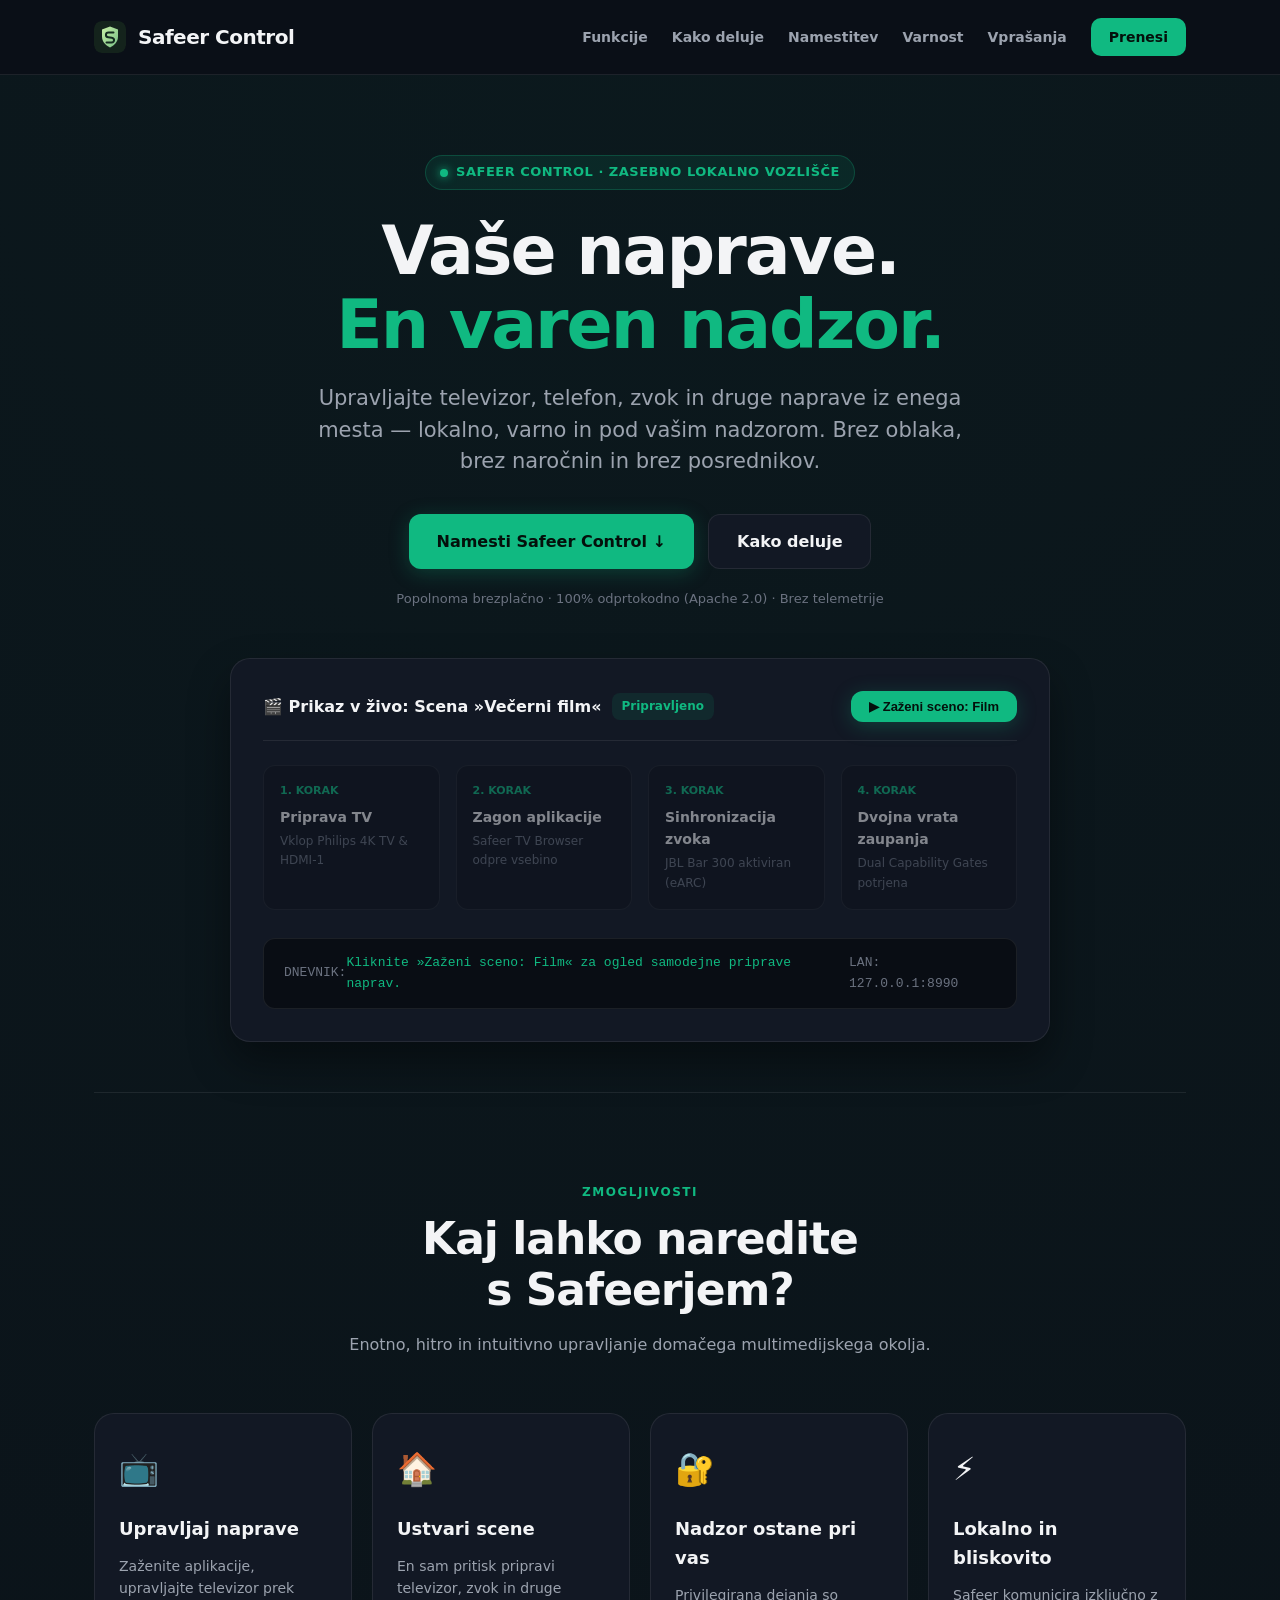
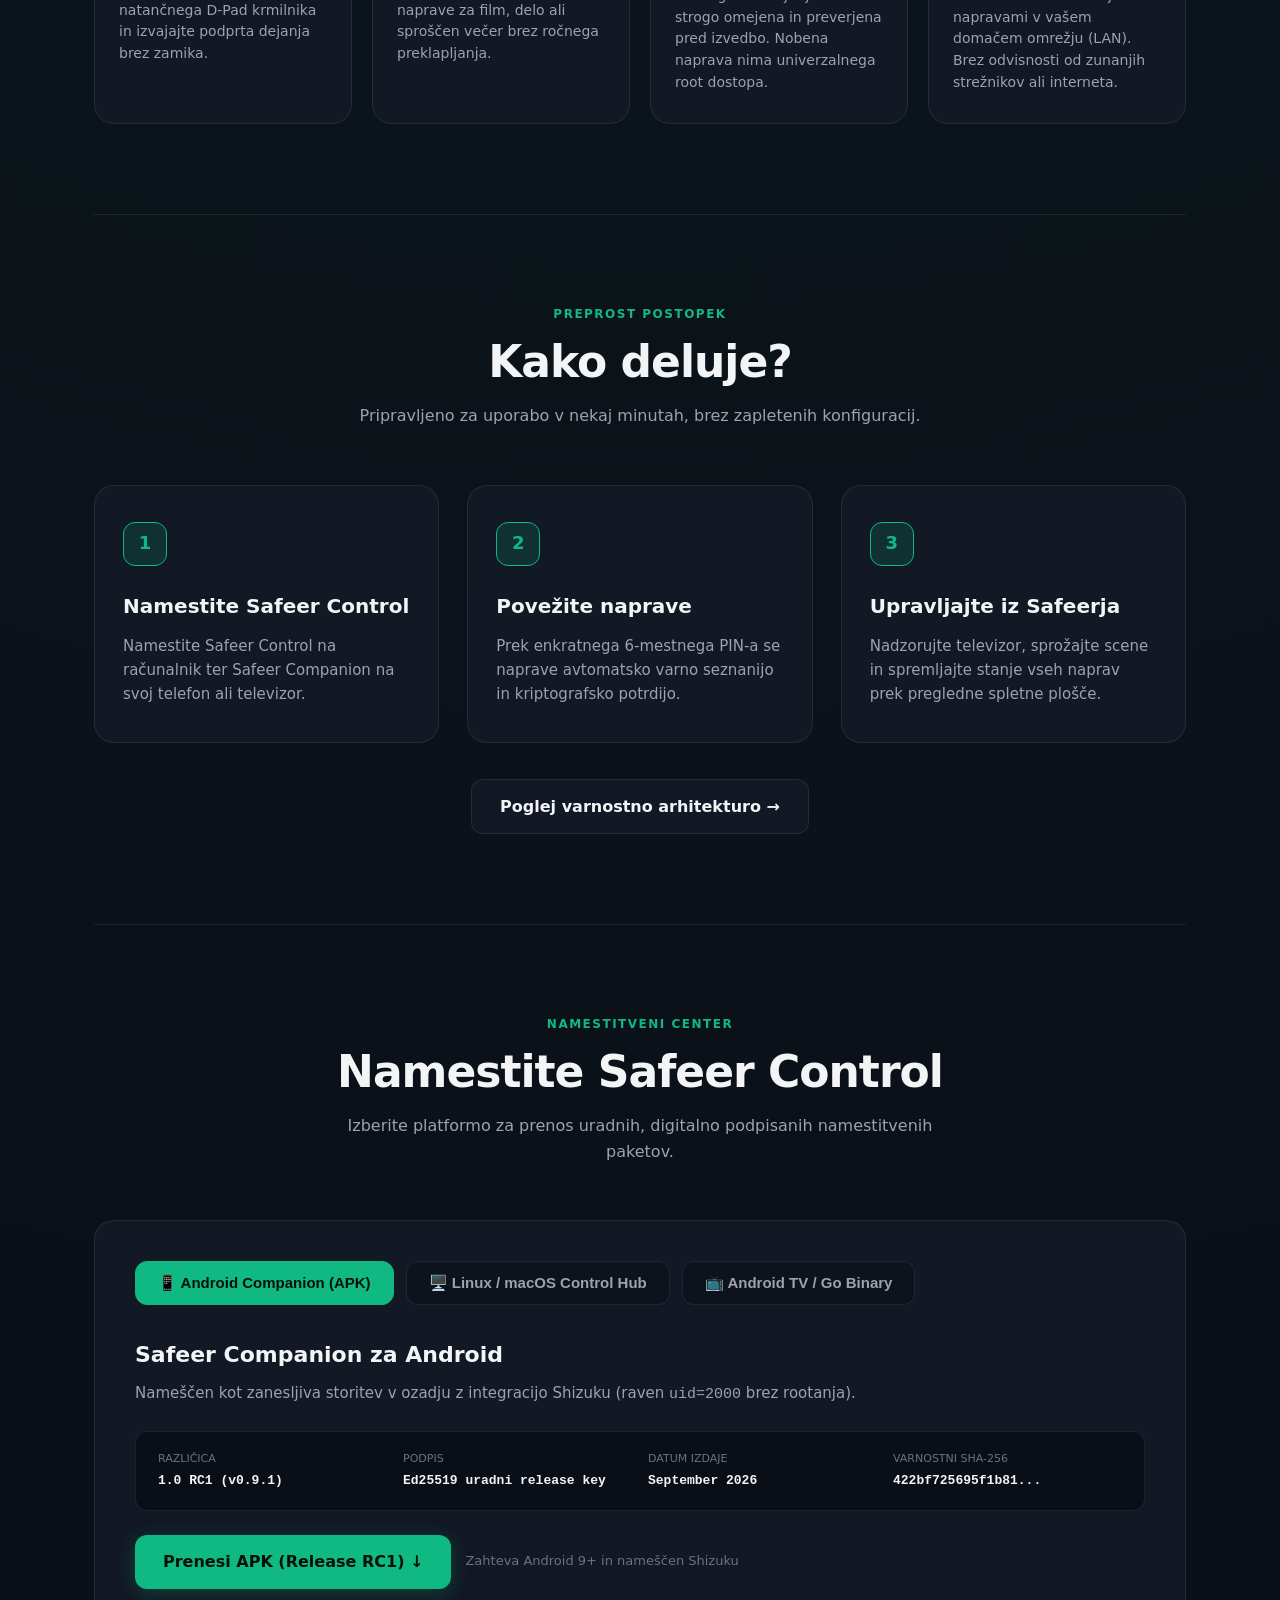
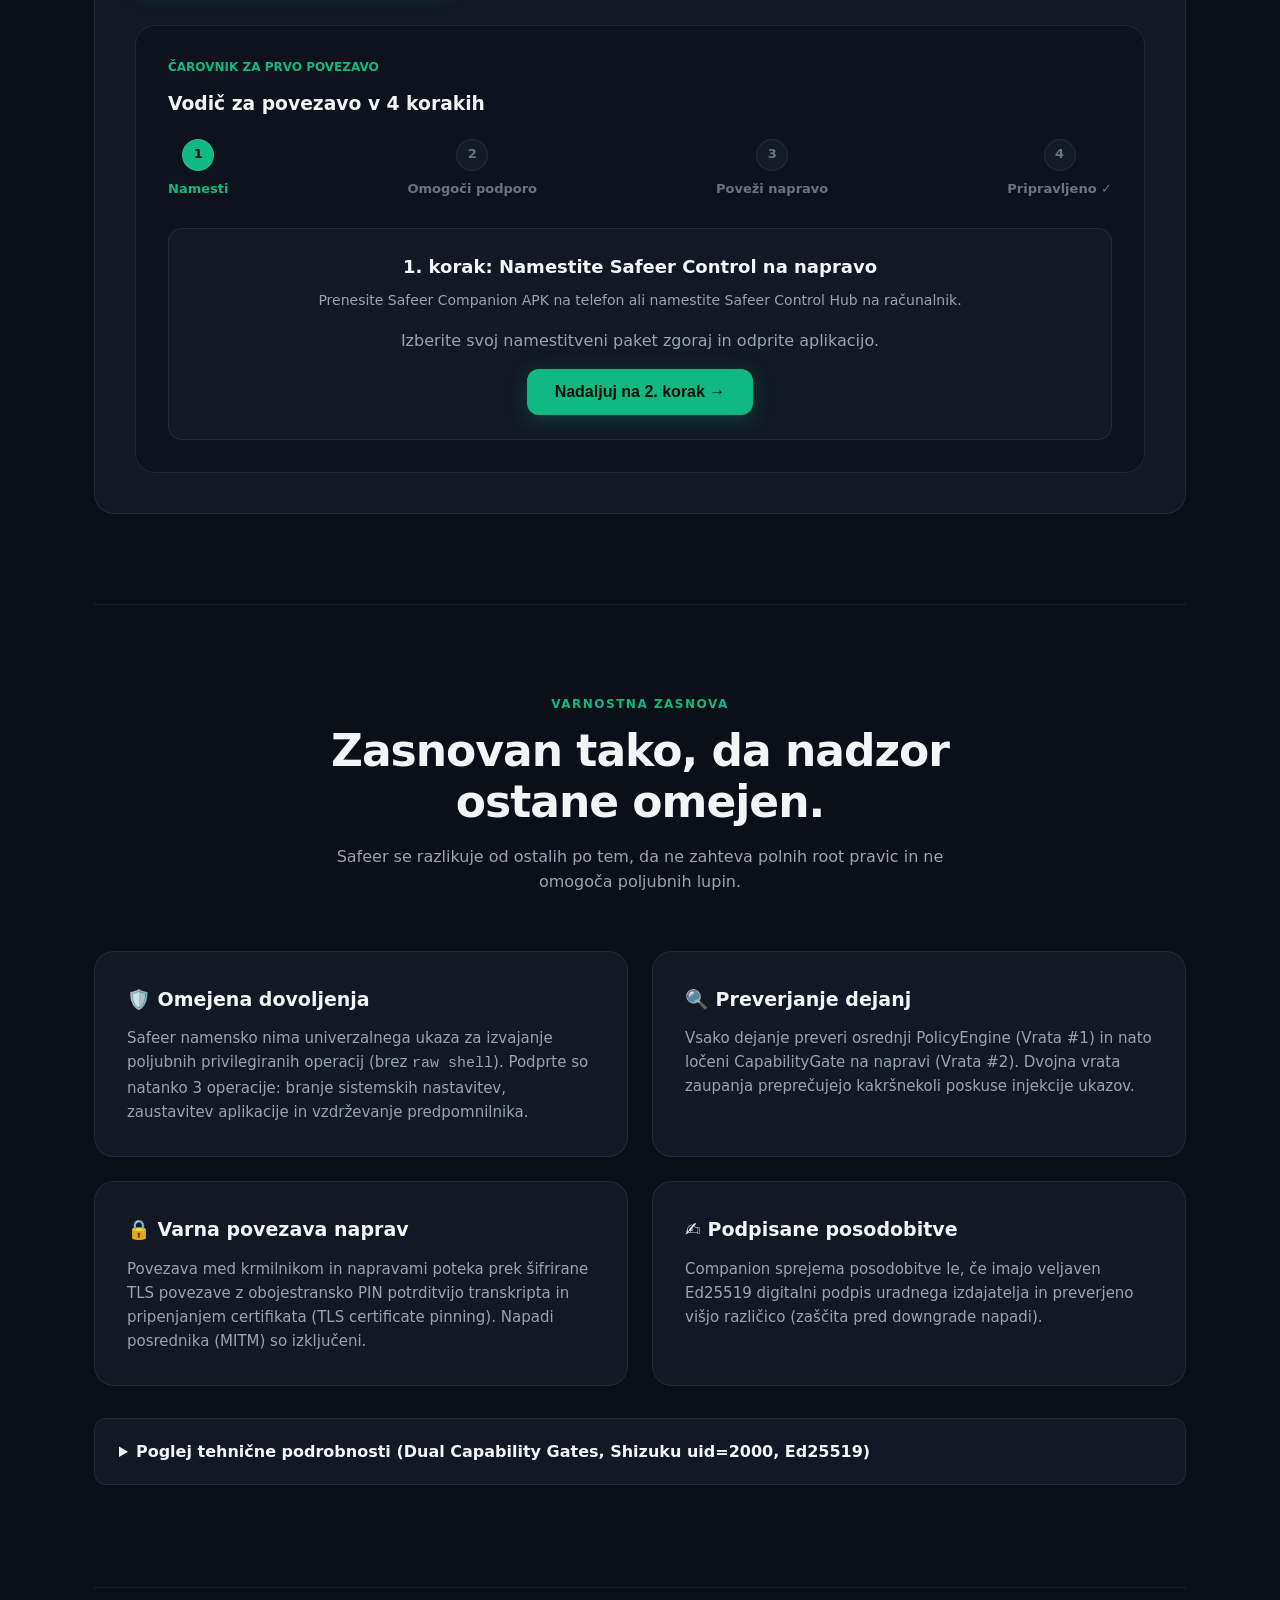
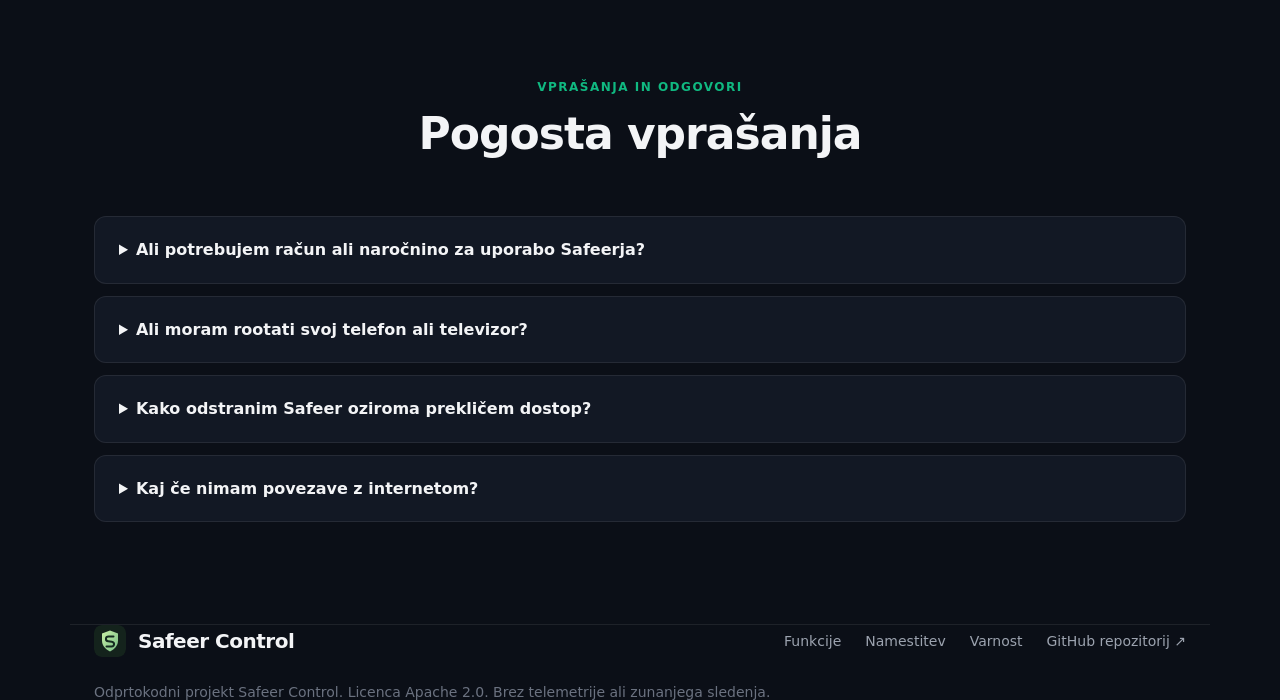
==== commit 5362d18e: "fix(portal): update hero CTA and step titles to explicitly say 'Namesti Safeer Control'" ====
--- a/index.html
+++ b/index.html
@@ -661,7 +661,7 @@
         Upravljajte televizor, telefon, zvok in druge naprave iz enega mesta — lokalno, varno in pod vašim nadzorom. Brez oblaka, brez naročnin in brez posrednikov.
       </p>
       <div class="hero-actions">
-        <a class="btn btn-primary" href="#install">Namesti Safeer ↓</a>
+        <a class="btn btn-primary" href="#install">Namesti Safeer Control ↓</a>
         <a class="btn btn-secondary" href="#how-it-works">Kako deluje</a>
       </div>
       <p class="hero-sub">Popolnoma brezplačno · 100% odprtokodno (Apache 2.0) · Brez telemetrije</p>
@@ -755,7 +755,7 @@
       <div class="steps-grid">
         <div class="step-card">
           <div class="step-badge">1</div>
-          <h3>Namestite Safeer</h3>
+          <h3>Namestite Safeer Control</h3>
           <p>Namestite Safeer Control na računalnik ter Safeer Companion na svoj telefon ali televizor.</p>
         </div>
 
@@ -1067,7 +1067,7 @@
     // 4. Setup Assistant Čarovnik
     const wizardSteps = [
       {
-        title: "1. korak: Namestite Safeer na napravo",
+        title: "1. korak: Namestite Safeer Control na napravo",
         desc: "Prenesite Safeer Companion APK na telefon ali namestite Safeer Control Hub na računalnik.",
         html: `<p style="margin-bottom:16px; color:var(--text-muted);">Izberite svoj namestitveni paket zgoraj in odprite aplikacijo.</p>
                <button class="btn btn-primary" onclick="setWizardStep(2)">Nadaljuj na 2. korak →</button>`
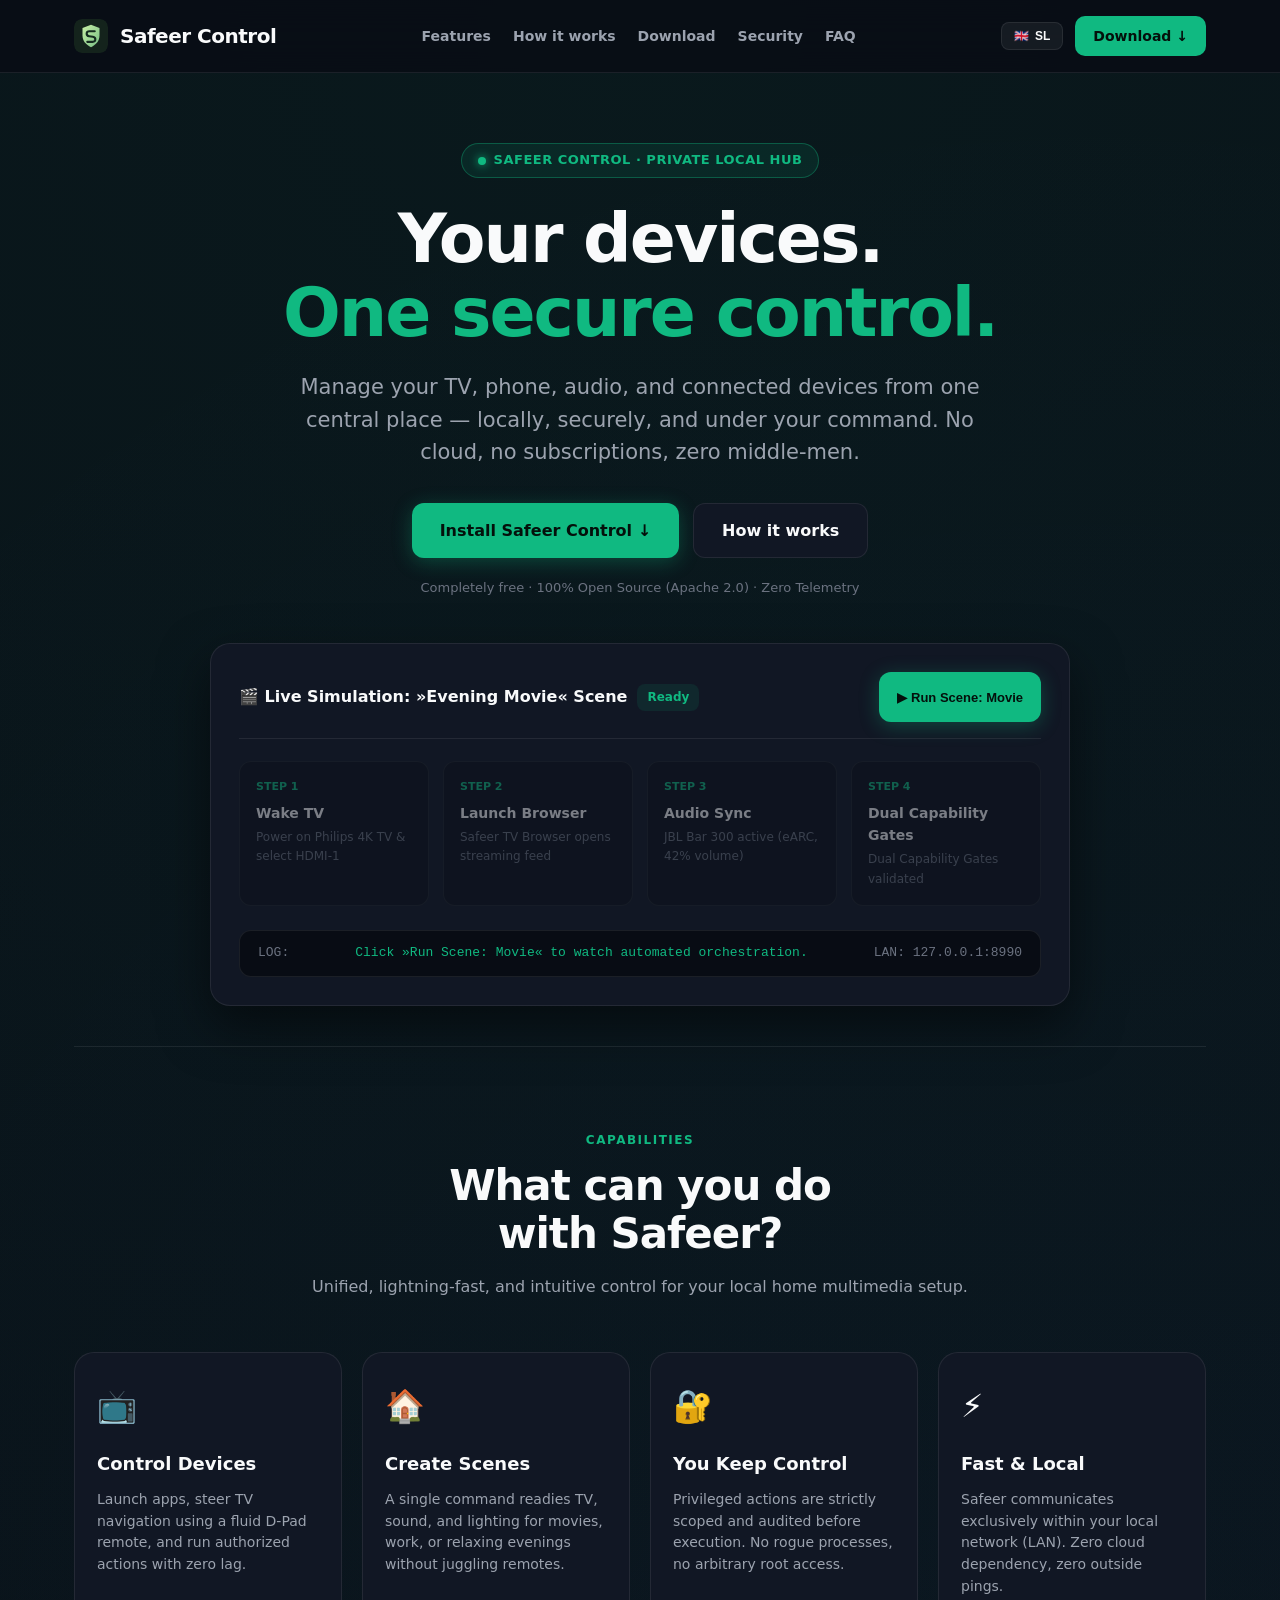
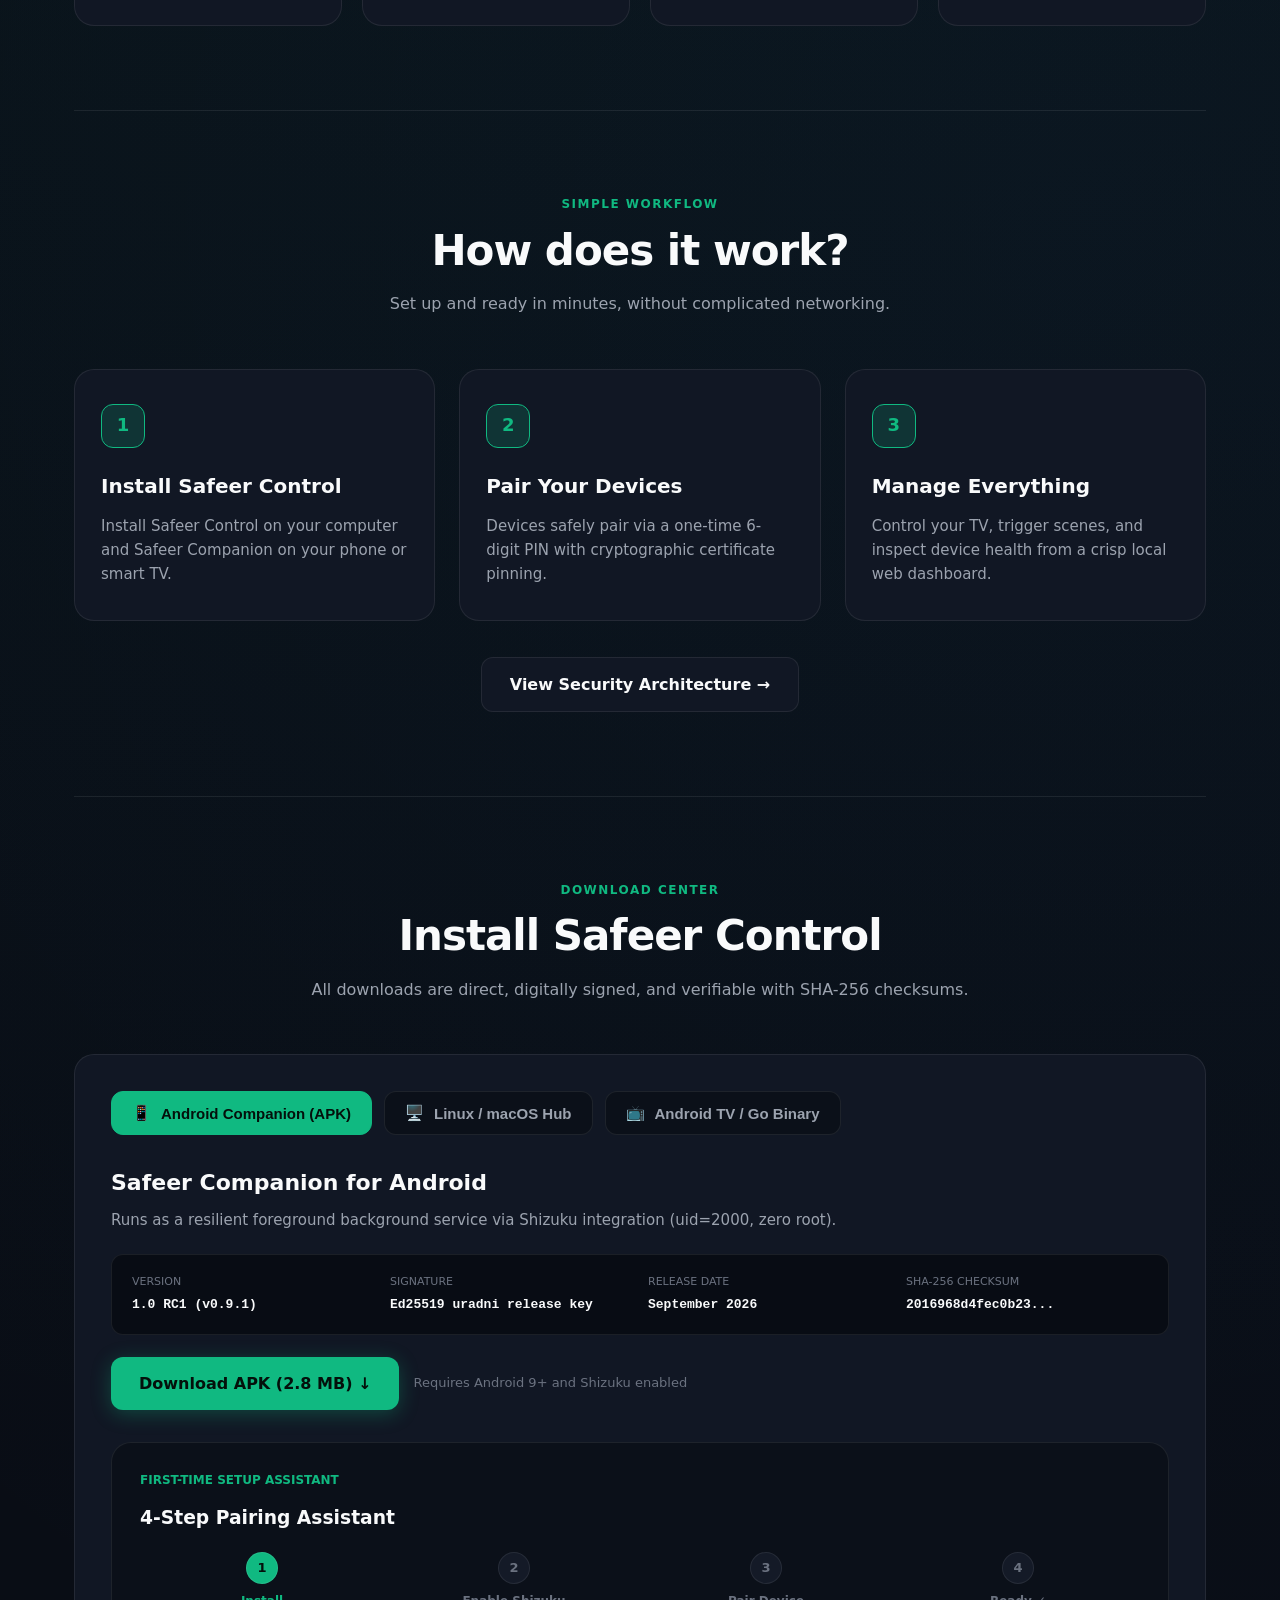
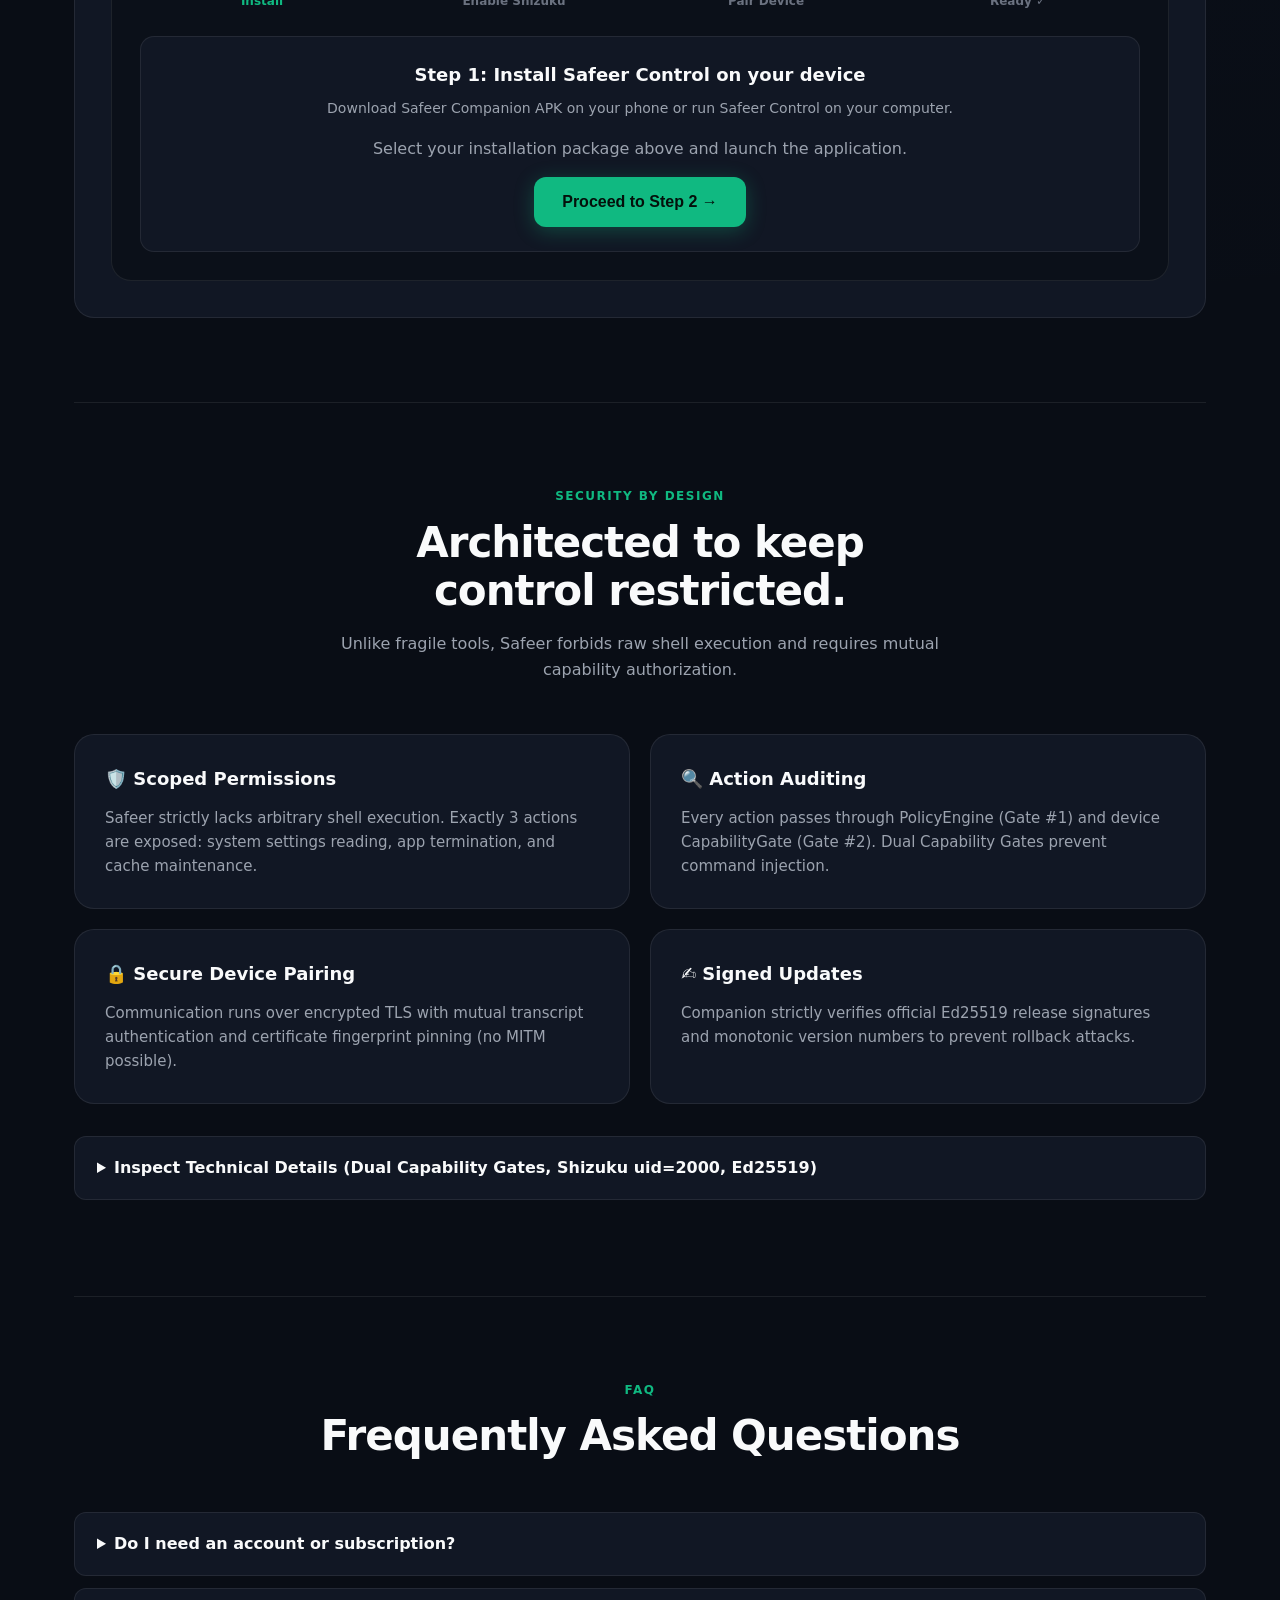
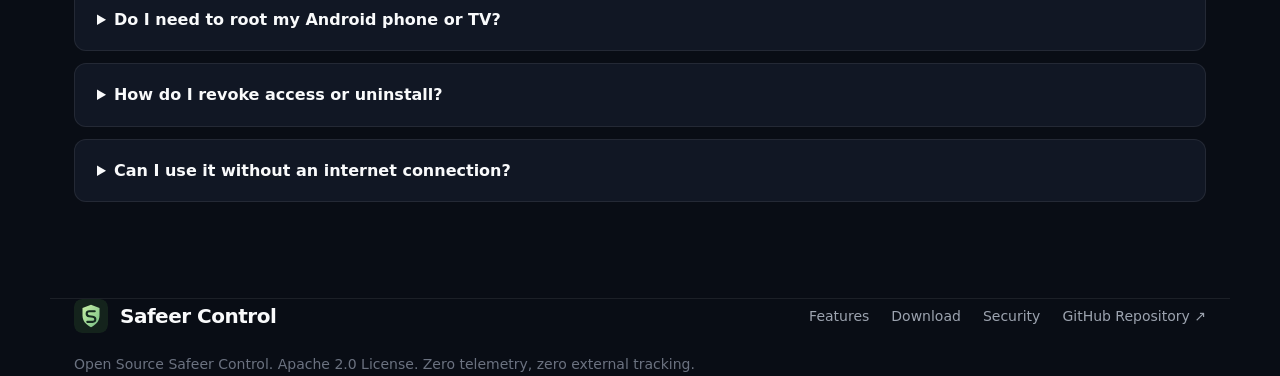
==== commit 73a9556e: "feat(portal): add worldwide accessibility, bilingual auto-detection (SL/EN), working direct download" ====
--- a/index.html
+++ b/index.html
@@ -2,21 +2,21 @@
 <html lang="sl">
 <head>
   <meta charset="utf-8"/>
-  <meta content="width=device-width, initial-scale=1" name="viewport"/>
+  <meta content="width=device-width, initial-scale=1, viewport-fit=cover" name="viewport"/>
   <title>Safeer Control · Vaše naprave. En varen nadzor.</title>
   <meta content="Upravljajte televizor, telefon, zvok in druge naprave iz enega mesta — lokalno, varno in pod vašim nadzorom. Brez oblaka, brez naročnin." name="description"/>
   <link href="assets/safeer-mark.svg" rel="icon" type="image/svg+xml"/>
   <style>
     :root {
-      --bg: #0b0f17;
-      --bg-card: #121824;
-      --bg-card-hover: #172030;
+      --bg: #090d15;
+      --bg-card: #111724;
+      --bg-card-hover: #162032;
       --border: rgba(255, 255, 255, 0.08);
-      --border-focus: rgba(16, 185, 129, 0.4);
+      --border-accent: rgba(16, 185, 129, 0.35);
       --accent: #10b981;
-      --accent-glow: rgba(16, 185, 129, 0.15);
-      --accent-hover: #059669;
-      --text: #f3f4f6;
+      --accent-glow: rgba(16, 185, 129, 0.18);
+      --accent-hover: #34d399;
+      --text: #f9fafb;
       --text-muted: #9ca3af;
       --text-dim: #6b7280;
       --radius: 20px;
@@ -28,7 +28,7 @@
 
     html {
       scroll-behavior: smooth;
-      scroll-padding-top: 80px;
+      scroll-padding-top: 84px;
       background: var(--bg);
       color: var(--text);
       font-family: var(--font);
@@ -36,34 +36,41 @@
     }
 
     body {
-      background: radial-gradient(circle at 50% 0%, rgba(16, 185, 129, 0.06) 0%, transparent 60%),
+      background: radial-gradient(circle at 50% 0%, rgba(16, 185, 129, 0.07) 0%, transparent 60%),
+                  radial-gradient(circle at 85% 35%, rgba(59, 130, 246, 0.04) 0%, transparent 50%),
                   var(--bg);
       min-height: 100vh;
       overflow-x: hidden;
     }
 
+    /* Accessibility / TV focus indicator */
+    :focus-visible {
+      outline: 3px solid var(--accent);
+      outline-offset: 4px;
+    }
+
     .wrap {
-      max-width: 1140px;
+      max-width: 1180px;
       margin: 0 auto;
       padding: 0 24px;
     }
 
-    /* 1. Minimalna navigacija */
+    /* 1. Navigacija */
     .nav {
       position: sticky;
       top: 0;
       z-index: 100;
-      backdrop-filter: blur(16px);
-      -webkit-backdrop-filter: blur(16px);
-      background: rgba(11, 15, 23, 0.85);
+      backdrop-filter: blur(20px);
+      -webkit-backdrop-filter: blur(20px);
+      background: rgba(9, 13, 21, 0.88);
       border-bottom: 1px solid var(--border);
-      padding: 18px 0;
+      padding: 16px 0;
     }
     .nav-inner {
       display: flex;
       align-items: center;
       justify-content: space-between;
-      gap: 20px;
+      gap: 16px;
     }
     .brand {
       display: inline-flex;
@@ -72,48 +79,85 @@
       text-decoration: none;
       color: var(--text);
       font-size: 20px;
-      font-weight: 750;
+      font-weight: 800;
       letter-spacing: -0.5px;
     }
     .brand img {
-      width: 32px;
-      height: 32px;
+      width: 34px;
+      height: 34px;
       border-radius: 8px;
     }
-    .nav-links {
+    .nav-center {
       display: flex;
       align-items: center;
-      gap: 24px;
+      gap: 22px;
       font-size: 14px;
-      font-weight: 550;
-    }
-    .nav-links a {
+      font-weight: 600;
+    }
+    .nav-center a {
       color: var(--text-muted);
       text-decoration: none;
       transition: color 0.2s;
     }
-    .nav-links a:hover {
+    .nav-center a:hover {
       color: var(--text);
+    }
+    .nav-right {
+      display: flex;
+      align-items: center;
+      gap: 12px;
+    }
+    .lang-toggle {
+      background: rgba(255, 255, 255, 0.06);
+      border: 1px solid var(--border);
+      color: var(--text);
+      padding: 6px 12px;
+      border-radius: 8px;
+      font-size: 12px;
+      font-weight: 700;
+      cursor: pointer;
+      display: inline-flex;
+      align-items: center;
+      gap: 6px;
+      transition: all 0.2s;
+    }
+    .lang-toggle:hover {
+      border-color: var(--accent);
+      background: rgba(16, 185, 129, 0.1);
     }
     .nav-cta {
       background: var(--accent);
       color: #04100b !important;
-      font-weight: 700 !important;
-      padding: 8px 18px;
+      font-weight: 750 !important;
+      padding: 9px 18px;
       border-radius: 10px;
       text-decoration: none;
+      font-size: 14px;
+      display: inline-flex;
+      align-items: center;
+      gap: 6px;
       transition: all 0.2s;
     }
     .nav-cta:hover {
-      background: #34d399;
+      background: var(--accent-hover);
       transform: translateY(-1px);
     }
-
-    /* 2. Hero Section */
+    .mobile-menu-btn {
+      display: none;
+      background: transparent;
+      border: 1px solid var(--border);
+      color: var(--text);
+      padding: 8px 12px;
+      border-radius: 8px;
+      font-size: 18px;
+      cursor: pointer;
+    }
+
+    /* 2. Prvi zaslon (Hero) */
     .hero {
-      padding: 80px 0 50px;
+      padding: 70px 0 40px;
       text-align: center;
-      max-width: 820px;
+      max-width: 860px;
       margin: 0 auto;
     }
     .badge-pill {
@@ -121,12 +165,12 @@
       align-items: center;
       gap: 8px;
       background: rgba(16, 185, 129, 0.1);
-      border: 1px solid rgba(16, 185, 129, 0.25);
+      border: 1px solid var(--border-accent);
       color: var(--accent);
-      padding: 6px 14px;
+      padding: 6px 16px;
       border-radius: 30px;
       font-size: 13px;
-      font-weight: 600;
+      font-weight: 650;
       margin-bottom: 24px;
       text-transform: uppercase;
       letter-spacing: 0.5px;
@@ -139,21 +183,22 @@
       box-shadow: 0 0 10px var(--accent);
     }
     h1 {
-      font-size: clamp(40px, 6vw, 68px);
+      font-size: clamp(38px, 6vw, 68px);
       line-height: 1.08;
-      font-weight: 800;
+      font-weight: 850;
       letter-spacing: -2px;
       margin-bottom: 22px;
     }
     h1 span {
       color: var(--accent);
+      display: inline-block;
     }
     .lead {
-      font-size: clamp(18px, 2.2vw, 21px);
+      font-size: clamp(17px, 2.2vw, 21px);
       color: var(--text-muted);
-      max-width: 680px;
-      margin: 0 auto 36px;
-      line-height: 1.5;
+      max-width: 700px;
+      margin: 0 auto 34px;
+      line-height: 1.55;
     }
     .hero-actions {
       display: flex;
@@ -170,19 +215,20 @@
       padding: 14px 28px;
       border-radius: 12px;
       font-size: 16px;
-      font-weight: 650;
+      font-weight: 700;
       text-decoration: none;
       cursor: pointer;
       border: none;
+      min-height: 50px;
       transition: all 0.2s;
     }
     .btn-primary {
       background: var(--accent);
       color: #04100b;
-      box-shadow: 0 4px 20px rgba(16, 185, 129, 0.25);
+      box-shadow: 0 4px 20px rgba(16, 185, 129, 0.3);
     }
     .btn-primary:hover {
-      background: #34d399;
+      background: var(--accent-hover);
       transform: translateY(-2px);
     }
     .btn-secondary {
@@ -199,14 +245,14 @@
       color: var(--text-dim);
     }
 
-    /* 3. Interaktivni Demo Simulator ("Film.") */
+    /* Interaktivni 15-sekundni demo simulator scene */
     .demo-container {
-      margin: 48px auto 0;
+      margin: 44px auto 0;
       background: var(--bg-card);
       border: 1px solid var(--border);
       border-radius: var(--radius);
-      padding: 32px;
-      box-shadow: 0 20px 40px rgba(0, 0, 0, 0.4);
+      padding: 28px;
+      box-shadow: 0 20px 50px rgba(0, 0, 0, 0.5);
       text-align: left;
     }
     .demo-header {
@@ -214,14 +260,14 @@
       justify-content: space-between;
       align-items: center;
       border-bottom: 1px solid var(--border);
-      padding-bottom: 18px;
-      margin-bottom: 24px;
+      padding-bottom: 16px;
+      margin-bottom: 22px;
       flex-wrap: wrap;
       gap: 12px;
     }
     .demo-title {
       font-size: 16px;
-      font-weight: 700;
+      font-weight: 750;
       display: flex;
       align-items: center;
       gap: 10px;
@@ -232,26 +278,26 @@
       border-radius: 8px;
       background: rgba(16, 185, 129, 0.1);
       color: var(--accent);
-      font-weight: 600;
+      font-weight: 700;
     }
     .demo-steps {
       display: grid;
       grid-template-columns: repeat(4, 1fr);
-      gap: 16px;
-      margin-bottom: 28px;
+      gap: 14px;
+      margin-bottom: 24px;
     }
     .demo-step {
-      background: #0d121c;
+      background: #0b1019;
       border: 1px solid var(--border);
       border-radius: 12px;
       padding: 16px;
       transition: all 0.3s ease;
-      opacity: 0.5;
+      opacity: 0.45;
     }
     .demo-step.active {
       opacity: 1;
       border-color: var(--accent);
-      box-shadow: 0 0 15px var(--accent-glow);
+      box-shadow: 0 0 16px var(--accent-glow);
     }
     .demo-step.done {
       opacity: 1;
@@ -266,7 +312,7 @@
     }
     .demo-step-title {
       font-size: 14px;
-      font-weight: 650;
+      font-weight: 700;
       color: var(--text);
       margin-bottom: 4px;
     }
@@ -278,39 +324,41 @@
       display: flex;
       align-items: center;
       justify-content: space-between;
-      background: #090d14;
+      background: #080c14;
       border-radius: 12px;
-      padding: 14px 20px;
+      padding: 12px 18px;
       border: 1px solid var(--border);
       font-family: monospace;
       font-size: 13px;
+      flex-wrap: wrap;
+      gap: 8px;
     }
     .demo-log {
       color: var(--accent);
     }
 
-    /* 4. Sekcija: Kaj lahko naredim */
+    /* 3. Sekcije */
     .section {
-      padding: 90px 0;
+      padding: 84px 0;
       border-top: 1px solid var(--border);
     }
     .section-head {
       text-align: center;
-      max-width: 650px;
-      margin: 0 auto 56px;
+      max-width: 680px;
+      margin: 0 auto 52px;
     }
     .eyebrow {
       font-size: 12px;
-      font-weight: 750;
+      font-weight: 800;
       letter-spacing: 1.5px;
       text-transform: uppercase;
       color: var(--accent);
       margin-bottom: 12px;
     }
     h2 {
-      font-size: clamp(30px, 4vw, 44px);
+      font-size: clamp(28px, 4vw, 42px);
       line-height: 1.15;
-      font-weight: 800;
+      font-weight: 850;
       letter-spacing: -1px;
       margin-bottom: 16px;
     }
@@ -318,6 +366,8 @@
       color: var(--text-muted);
       font-size: 16px;
     }
+
+    /* 4 kartice funkcij */
     .grid-4 {
       display: grid;
       grid-template-columns: repeat(4, 1fr);
@@ -327,22 +377,22 @@
       background: var(--bg-card);
       border: 1px solid var(--border);
       border-radius: var(--radius);
-      padding: 30px 24px;
+      padding: 28px 22px;
       transition: all 0.25s;
     }
     .feature-card:hover {
-      border-color: rgba(255, 255, 255, 0.18);
+      border-color: rgba(255, 255, 255, 0.2);
       transform: translateY(-3px);
     }
     .feature-icon {
       font-size: 32px;
-      margin-bottom: 20px;
+      margin-bottom: 18px;
       display: inline-block;
     }
     .feature-card h3 {
       font-size: 18px;
-      font-weight: 700;
-      margin-bottom: 12px;
+      font-weight: 750;
+      margin-bottom: 10px;
       color: var(--text);
     }
     .feature-card p {
@@ -351,19 +401,17 @@
       line-height: 1.55;
     }
 
-    /* 5. Sekcija: Kako deluje (3 koraki) */
+    /* 3 koraki */
     .steps-grid {
       display: grid;
       grid-template-columns: repeat(3, 1fr);
-      gap: 28px;
-      position: relative;
+      gap: 24px;
     }
     .step-card {
       background: var(--bg-card);
       border: 1px solid var(--border);
       border-radius: var(--radius);
-      padding: 36px 28px;
-      position: relative;
+      padding: 34px 26px;
     }
     .step-badge {
       width: 44px;
@@ -376,7 +424,7 @@
       place-items: center;
       font-size: 18px;
       font-weight: 800;
-      margin-bottom: 24px;
+      margin-bottom: 22px;
     }
     .step-card h3 {
       font-size: 20px;
@@ -389,28 +437,28 @@
       line-height: 1.6;
     }
 
-    /* 6. Varen namestitveni center */
+    /* Namestitveni center */
     .install-box {
       background: var(--bg-card);
       border: 1px solid var(--border);
       border-radius: var(--radius);
-      padding: 40px;
-      margin-top: 24px;
+      padding: 36px;
+      margin-top: 20px;
     }
     .platform-selector {
       display: flex;
       gap: 12px;
-      margin-bottom: 32px;
+      margin-bottom: 30px;
       flex-wrap: wrap;
     }
     .platform-btn {
-      background: #0d121c;
+      background: #0b1019;
       border: 1px solid var(--border);
       color: var(--text-muted);
-      padding: 12px 22px;
+      padding: 12px 20px;
       border-radius: 12px;
       font-size: 15px;
-      font-weight: 650;
+      font-weight: 700;
       cursor: pointer;
       display: flex;
       align-items: center;
@@ -436,11 +484,11 @@
       display: grid;
       grid-template-columns: repeat(4, 1fr);
       gap: 16px;
-      background: #0a0e16;
+      background: #080c14;
       border: 1px solid var(--border);
       border-radius: 12px;
-      padding: 18px 22px;
-      margin: 24px 0;
+      padding: 18px 20px;
+      margin: 22px 0;
       font-size: 13px;
     }
     .meta-item dt {
@@ -464,9 +512,11 @@
       border-radius: 10px;
       padding: 14px 18px;
       font-family: monospace;
-      font-size: 14px;
+      font-size: 13px;
       color: #34d399;
       margin: 14px 0;
+      gap: 12px;
+      overflow-x: auto;
     }
     .btn-copy {
       background: rgba(255, 255, 255, 0.08);
@@ -475,36 +525,39 @@
       padding: 6px 12px;
       border-radius: 6px;
       font-size: 12px;
-      font-weight: 600;
+      font-weight: 700;
       cursor: pointer;
+      white-space: nowrap;
     }
     .btn-copy:hover {
       background: rgba(255, 255, 255, 0.16);
     }
 
-    /* 7. Setup Assistant / Čarovnik */
+    /* Čarovnik za namestitev */
     .wizard-card {
-      background: #0d121c;
+      background: #0b1019;
       border: 1px solid var(--border);
       border-radius: var(--radius);
-      padding: 32px;
-      margin-top: 36px;
+      padding: 28px;
+      margin-top: 32px;
     }
     .wizard-steps {
       display: flex;
       justify-content: space-between;
-      margin-bottom: 28px;
-      position: relative;
+      margin-bottom: 24px;
+      gap: 8px;
     }
     .wizard-step-node {
       display: flex;
       flex-direction: column;
       align-items: center;
       gap: 8px;
-      font-size: 13px;
-      font-weight: 650;
+      font-size: 12px;
+      font-weight: 700;
       color: var(--text-dim);
       cursor: pointer;
+      flex: 1;
+      text-align: center;
     }
     .wizard-step-node.active {
       color: var(--accent);
@@ -513,16 +566,16 @@
       width: 32px;
       height: 32px;
       border-radius: 50%;
-      background: #141b27;
+      background: #141a27;
       border: 1px solid var(--border);
       display: grid;
       place-items: center;
       font-size: 13px;
+      font-weight: 800;
     }
     .wizard-step-node.active .wizard-step-circle {
       background: var(--accent);
       color: #04100b;
-      font-weight: 800;
     }
     .wizard-content {
       background: var(--bg-card);
@@ -534,7 +587,7 @@
     .pin-display {
       font-size: 34px;
       letter-spacing: 8px;
-      font-weight: 800;
+      font-weight: 850;
       font-family: monospace;
       color: var(--accent);
       margin: 16px 0;
@@ -542,23 +595,23 @@
       display: inline-block;
       padding: 10px 24px;
       border-radius: 12px;
-      border: 1px solid rgba(16, 185, 129, 0.3);
-    }
-
-    /* 8. Varnost kot prednost */
+      border: 1px solid var(--border-accent);
+    }
+
+    /* Varnostne kartice */
     .security-grid {
       display: grid;
       grid-template-columns: repeat(2, 1fr);
-      gap: 24px;
+      gap: 20px;
     }
     .sec-card {
       background: var(--bg-card);
       border: 1px solid var(--border);
       border-radius: var(--radius);
-      padding: 32px;
+      padding: 30px;
     }
     .sec-card h3 {
-      font-size: 19px;
+      font-size: 18px;
       font-weight: 750;
       margin-bottom: 12px;
       display: flex;
@@ -571,7 +624,7 @@
       line-height: 1.6;
     }
 
-    /* Harmonika FAQ */
+    /* FAQ */
     details {
       background: var(--bg-card);
       border: 1px solid var(--border);
@@ -580,14 +633,14 @@
       overflow: hidden;
     }
     summary {
-      padding: 20px 24px;
-      font-weight: 650;
+      padding: 18px 22px;
+      font-weight: 700;
       font-size: 16px;
       cursor: pointer;
       user-select: none;
     }
     details p {
-      padding: 0 24px 20px;
+      padding: 0 22px 18px;
       color: var(--text-muted);
       font-size: 15px;
       line-height: 1.6;
@@ -596,10 +649,10 @@
     /* Footer */
     footer {
       border-top: 1px solid var(--border);
-      padding: 48px 0;
+      padding: 44px 0;
       color: var(--text-dim);
       font-size: 14px;
-      margin-top: 60px;
+      margin-top: 50px;
     }
     .footer-inner {
       display: flex;
@@ -607,11 +660,12 @@
       align-items: center;
       flex-wrap: wrap;
       gap: 20px;
-      margin-bottom: 24px;
+      margin-bottom: 20px;
     }
     .footer-links {
       display: flex;
-      gap: 24px;
+      gap: 22px;
+      flex-wrap: wrap;
     }
     .footer-links a {
       color: var(--text-muted);
@@ -621,13 +675,83 @@
       color: var(--text);
     }
 
-    /* Responsive */
-    @media (max-width: 900px) {
-      .grid-4, .demo-steps, .steps-grid, .security-grid, .release-meta {
+    /* ==========================================================================
+       RESPONSIVE DESIGN (Mobile, Tablet, Desktop, 4K TV)
+       ========================================================================== */
+    @media (max-width: 960px) {
+      .grid-4 {
+        grid-template-columns: repeat(2, 1fr);
+      }
+      .demo-steps {
+        grid-template-columns: repeat(2, 1fr);
+      }
+      .steps-grid, .security-grid, .release-meta {
         grid-template-columns: 1fr;
       }
-      .nav-links {
+      .nav-center {
         display: none;
+      }
+      .mobile-menu-btn {
+        display: block;
+      }
+      .mobile-menu.open {
+        display: flex;
+        flex-direction: column;
+        gap: 16px;
+        position: absolute;
+        top: 100%;
+        left: 0;
+        right: 0;
+        background: #090d15;
+        border-bottom: 1px solid var(--border);
+        padding: 20px 24px;
+        z-index: 99;
+      }
+    }
+
+    @media (max-width: 640px) {
+      .wrap {
+        padding: 0 16px;
+      }
+      .grid-4, .demo-steps {
+        grid-template-columns: 1fr;
+      }
+      .hero {
+        padding: 50px 0 30px;
+      }
+      .hero-actions .btn {
+        width: 100%;
+      }
+      .install-box, .wizard-card, .demo-container {
+        padding: 20px 16px;
+      }
+      .wizard-step-node span {
+        display: none;
+      }
+      .pin-display {
+        font-size: 26px;
+        letter-spacing: 4px;
+      }
+    }
+
+    /* 4K TV and Large Screens (>1800px) */
+    @media (min-width: 1800px) {
+      .wrap {
+        max-width: 1440px;
+      }
+      html {
+        font-size: 18px;
+      }
+      h1 {
+        font-size: 76px;
+      }
+      .lead {
+        font-size: 24px;
+        max-width: 900px;
+      }
+      .btn {
+        padding: 18px 36px;
+        font-size: 18px;
       }
     }
   </style>
@@ -636,17 +760,32 @@
   <!-- 1. Minimalna navigacija -->
   <header class="nav">
     <div class="wrap nav-inner">
-      <a class="brand" href="/">
+      <a class="brand" href="index.html">
         <img alt="Safeer" src="assets/safeer-mark.svg"/>Safeer Control
       </a>
-      <nav class="nav-links">
-        <a href="#features">Funkcije</a>
-        <a href="#how-it-works">Kako deluje</a>
-        <a href="#install">Namestitev</a>
-        <a href="#security">Varnost</a>
-        <a href="#faq">Vprašanja</a>
-        <a class="nav-cta" href="#install">Prenesi</a>
+      <nav class="nav-center" id="nav-center">
+        <a href="#features" data-i18n="nav_features">Funkcije</a>
+        <a href="#how-it-works" data-i18n="nav_how">Kako deluje</a>
+        <a href="#install" data-i18n="nav_install">Namestitev</a>
+        <a href="#security" data-i18n="nav_security">Varnost</a>
+        <a href="#faq" data-i18n="nav_faq">Vprašanja</a>
       </nav>
+      <div class="nav-right">
+        <button class="lang-toggle" onclick="toggleLanguage()" title="Preklopi jezik / Switch language" id="lang-btn">
+          🌐 <span>EN</span>
+        </button>
+        <a class="nav-cta" href="#install" data-i18n="nav_cta">Prenesi ↓</a>
+        <button class="mobile-menu-btn" onclick="toggleMobileMenu()" aria-label="Meni">☰</button>
+      </div>
+    </div>
+    <!-- Mobilni meni -->
+    <div class="mobile-menu" id="mobile-menu" style="display:none;">
+      <a href="#features" onclick="closeMobileMenu()" data-i18n="nav_features">Funkcije</a>
+      <a href="#how-it-works" onclick="closeMobileMenu()" data-i18n="nav_how">Kako deluje</a>
+      <a href="#install" onclick="closeMobileMenu()" data-i18n="nav_install">Namestitev</a>
+      <a href="#security" onclick="closeMobileMenu()" data-i18n="nav_security">Varnost</a>
+      <a href="#faq" onclick="closeMobileMenu()" data-i18n="nav_faq">Vprašanja</a>
+      <a href="/" data-i18n="nav_console">Konzola v živo ↗</a>
     </div>
   </header>
 
@@ -654,56 +793,56 @@
     <!-- 2. Prvi zaslon (Hero) -->
     <section class="hero">
       <div class="badge-pill">
-        <span class="dot"></span> Safeer Control · Zasebno lokalno vozlišče
-      </div>
-      <h1>Vaše naprave.<br/><span>En varen nadzor.</span></h1>
-      <p class="lead">
+        <span class="dot"></span> <span data-i18n="hero_pill">Safeer Control · Zasebno lokalno vozlišče</span>
+      </div>
+      <h1 data-i18n="hero_title">Vaše naprave.<br/><span>En varen nadzor.</span></h1>
+      <p class="lead" data-i18n="hero_lead">
         Upravljajte televizor, telefon, zvok in druge naprave iz enega mesta — lokalno, varno in pod vašim nadzorom. Brez oblaka, brez naročnin in brez posrednikov.
       </p>
       <div class="hero-actions">
-        <a class="btn btn-primary" href="#install">Namesti Safeer Control ↓</a>
-        <a class="btn btn-secondary" href="#how-it-works">Kako deluje</a>
-      </div>
-      <p class="hero-sub">Popolnoma brezplačno · 100% odprtokodno (Apache 2.0) · Brez telemetrije</p>
+        <a class="btn btn-primary" href="#install" data-i18n="btn_install_hero">Namesti Safeer Control ↓</a>
+        <a class="btn btn-secondary" href="#how-it-works" data-i18n="btn_how_hero">Kako deluje</a>
+      </div>
+      <p class="hero-sub" data-i18n="hero_sub">Popolnoma brezplačno · 100% odprtokodno (Apache 2.0) · Brez telemetrije</p>
 
       <!-- Interaktivni 15-sekundni demo simulator scene ("Film.") -->
       <div class="demo-container">
         <div class="demo-header">
           <div class="demo-title">
-            <span>🎬 Prikaz v živo: Scena »Večerni film«</span>
-            <span class="demo-pill" id="demo-status">Pripravljeno</span>
+            <span data-i18n="demo_title">🎬 Prikaz v živo: Scena »Večerni film«</span>
+            <span class="demo-pill" id="demo-status" data-i18n="demo_status_ready">Pripravljeno</span>
           </div>
-          <button class="btn btn-primary" id="btn-run-demo" onclick="runSceneDemo()" style="padding: 8px 18px; font-size: 13px;">
+          <button class="btn btn-primary" id="btn-run-demo" onclick="runSceneDemo()" style="padding: 8px 18px; font-size: 13px;" data-i18n="btn_demo">
             ▶ Zaženi sceno: Film
           </button>
         </div>
 
         <div class="demo-steps">
           <div class="demo-step" id="step-1">
-            <div class="demo-step-num">1. korak</div>
-            <div class="demo-step-title">Priprava TV</div>
-            <div class="demo-step-desc">Vklop Philips 4K TV &amp; HDMI-1</div>
+            <div class="demo-step-num" data-i18n="demo_s1_num">1. korak</div>
+            <div class="demo-step-title" data-i18n="demo_s1_title">Priprava TV</div>
+            <div class="demo-step-desc" data-i18n="demo_s1_desc">Vklop Philips 4K TV &amp; HDMI-1</div>
           </div>
           <div class="demo-step" id="step-2">
-            <div class="demo-step-num">2. korak</div>
-            <div class="demo-step-title">Zagon aplikacije</div>
-            <div class="demo-step-desc">Safeer TV Browser odpre vsebino</div>
+            <div class="demo-step-num" data-i18n="demo_s2_num">2. korak</div>
+            <div class="demo-step-title" data-i18n="demo_s2_title">Zagon aplikacije</div>
+            <div class="demo-step-desc" data-i18n="demo_s2_desc">Safeer TV Browser odpre vsebino</div>
           </div>
           <div class="demo-step" id="step-3">
-            <div class="demo-step-num">3. korak</div>
-            <div class="demo-step-title">Sinhronizacija zvoka</div>
-            <div class="demo-step-desc">JBL Bar 300 aktiviran (eARC)</div>
+            <div class="demo-step-num" data-i18n="demo_s3_num">3. korak</div>
+            <div class="demo-step-title" data-i18n="demo_s3_title">Sinhronizacija zvoka</div>
+            <div class="demo-step-desc" data-i18n="demo_s3_desc">JBL Bar 300 aktiviran (eARC)</div>
           </div>
           <div class="demo-step" id="step-4">
-            <div class="demo-step-num">4. korak</div>
-            <div class="demo-step-title">Dvojna vrata zaupanja</div>
-            <div class="demo-step-desc">Dual Capability Gates potrjena</div>
+            <div class="demo-step-num" data-i18n="demo_s4_num">4. korak</div>
+            <div class="demo-step-title" data-i18n="demo_s4_title">Dvojna vrata zaupanja</div>
+            <div class="demo-step-desc" data-i18n="demo_s4_desc">Dual Capability Gates potrjena</div>
           </div>
         </div>
 
         <div class="demo-preview-bar">
-          <span style="color: var(--text-dim);">DNEVNIK:</span>
-          <span class="demo-log" id="demo-log-text">Kliknite »Zaženi sceno: Film« za ogled samodejne priprave naprav.</span>
+          <span style="color: var(--text-dim);" data-i18n="demo_log_label">DNEVNIK:</span>
+          <span class="demo-log" id="demo-log-text" data-i18n="demo_log_init">Kliknite »Zaženi sceno: Film« za ogled samodejne priprave naprav.</span>
           <span style="color: var(--text-dim);">LAN: 127.0.0.1:8990</span>
         </div>
       </div>
@@ -712,34 +851,34 @@
     <!-- 3. Sekcija: Kaj lahko naredim s Safeerjem? -->
     <section class="section" id="features">
       <div class="section-head">
-        <div class="eyebrow">Zmogljivosti</div>
-        <h2>Kaj lahko naredite<br/>s Safeerjem?</h2>
-        <p class="section-desc">Enotno, hitro in intuitivno upravljanje domačega multimedijskega okolja.</p>
+        <div class="eyebrow" data-i18n="features_eyebrow">Zmogljivosti</div>
+        <h2 data-i18n="features_h2">Kaj lahko naredite<br/>s Safeerjem?</h2>
+        <p class="section-desc" data-i18n="features_desc">Enotno, hitro in intuitivno upravljanje domačega multimedijskega okolja.</p>
       </div>
 
       <div class="grid-4">
         <div class="feature-card">
           <span class="feature-icon">📺</span>
-          <h3>Upravljaj naprave</h3>
-          <p>Zaženite aplikacije, upravljajte televizor prek natančnega D-Pad krmilnika in izvajajte podprta dejanja brez zamika.</p>
+          <h3 data-i18n="f1_title">Upravljaj naprave</h3>
+          <p data-i18n="f1_p">Zaženite aplikacije, upravljajte televizor prek natančnega D-Pad krmilnika in izvajajte podprta dejanja brez zamika.</p>
         </div>
 
         <div class="feature-card">
           <span class="feature-icon">🏠</span>
-          <h3>Ustvari scene</h3>
-          <p>En sam pritisk pripravi televizor, zvok in druge naprave za film, delo ali sproščen večer brez ročnega preklapljanja.</p>
+          <h3 data-i18n="f2_title">Ustvari scene</h3>
+          <p data-i18n="f2_p">En sam pritisk pripravi televizor, zvok in druge naprave za film, delo ali sproščen večer brez ročnega preklapljanja.</p>
         </div>
 
         <div class="feature-card">
           <span class="feature-icon">🔐</span>
-          <h3>Nadzor ostane pri vas</h3>
-          <p>Privilegirana dejanja so strogo omejena in preverjena pred izvedbo. Nobena naprava nima univerzalnega root dostopa.</p>
+          <h3 data-i18n="f3_title">Nadzor ostane pri vas</h3>
+          <p data-i18n="f3_p">Privilegirana dejanja so strogo omejena in preverjena pred izvedbo. Nobena naprava nima univerzalnega root dostopa.</p>
         </div>
 
         <div class="feature-card">
           <span class="feature-icon">⚡</span>
-          <h3>Lokalno in bliskovito</h3>
-          <p>Safeer komunicira izključno z napravami v vašem domačem omrežju (LAN). Brez odvisnosti od zunanjih strežnikov ali interneta.</p>
+          <h3 data-i18n="f4_title">Lokalno in bliskovito</h3>
+          <p data-i18n="f4_p">Safeer komunicira izključno z napravami v vašem domačem omrežju (LAN). Brez odvisnosti od zunanjih strežnikov ali interneta.</p>
         </div>
       </div>
     </section>
@@ -747,149 +886,161 @@
     <!-- 4. Sekcija: Kako deluje? (Samo 3 koraki) -->
     <section class="section" id="how-it-works">
       <div class="section-head">
-        <div class="eyebrow">Preprost postopek</div>
-        <h2>Kako deluje?</h2>
-        <p class="section-desc">Pripravljeno za uporabo v nekaj minutah, brez zapletenih konfiguracij.</p>
+        <div class="eyebrow" data-i18n="how_eyebrow">Preprost postopek</div>
+        <h2 data-i18n="how_h2">Kako deluje?</h2>
+        <p class="section-desc" data-i18n="how_desc">Pripravljeno za uporabo v nekaj minutah, brez zapletenih konfiguracij.</p>
       </div>
 
       <div class="steps-grid">
         <div class="step-card">
           <div class="step-badge">1</div>
-          <h3>Namestite Safeer Control</h3>
-          <p>Namestite Safeer Control na računalnik ter Safeer Companion na svoj telefon ali televizor.</p>
+          <h3 data-i18n="s1_title">Namestite Safeer Control</h3>
+          <p data-i18n="s1_p">Namestite Safeer Control na računalnik ter Safeer Companion na svoj telefon ali televizor.</p>
         </div>
 
         <div class="step-card">
           <div class="step-badge">2</div>
-          <h3>Povežite naprave</h3>
-          <p>Prek enkratnega 6-mestnega PIN-a se naprave avtomatsko varno seznanijo in kriptografsko potrdijo.</p>
+          <h3 data-i18n="s2_title">Povežite naprave</h3>
+          <p data-i18n="s2_p">Prek enkratnega 6-mestnega PIN-a se naprave avtomatsko varno seznanijo in kriptografsko potrdijo.</p>
         </div>
 
         <div class="step-card">
           <div class="step-badge">3</div>
-          <h3>Upravljajte iz Safeerja</h3>
-          <p>Nadzorujte televizor, sprožajte scene in spremljajte stanje vseh naprav prek pregledne spletne plošče.</p>
+          <h3 data-i18n="s3_title">Upravljajte iz Safeerja</h3>
+          <p data-i18n="s3_p">Nadzorujte televizor, sprožajte scene in spremljajte stanje vseh naprav prek pregledne spletne plošče.</p>
         </div>
       </div>
 
       <div style="text-align: center; margin-top: 36px;">
-        <a class="btn btn-secondary" href="#security">Poglej varnostno arhitekturo →</a>
+        <a class="btn btn-secondary" href="#security" data-i18n="btn_sec_arch">Poglej varnostno arhitekturo →</a>
       </div>
     </section>
 
     <!-- 5. Velik razdelek za namestitev -->
     <section class="section" id="install">
       <div class="section-head">
-        <div class="eyebrow">Namestitveni center</div>
-        <h2>Namestite Safeer Control</h2>
-        <p class="section-desc">Izberite platformo za prenos uradnih, digitalno podpisanih namestitvenih paketov.</p>
+        <div class="eyebrow" data-i18n="install_eyebrow">Namestitveni center</div>
+        <h2 data-i18n="install_h2">Namestite Safeer Control</h2>
+        <p class="section-desc" data-i18n="install_desc">Vsi prenosi so neposredni, digitalno podpisani in preverljivi s kontrolno vsoto SHA-256.</p>
       </div>
 
       <div class="install-box">
         <div class="platform-selector">
           <button class="platform-btn active" id="btn-p-android" onclick="selectPlatform('android')">
-            📱 Android Companion (APK)
+            📱 <span data-i18n="tab_android">Android Companion (APK)</span>
           </button>
           <button class="platform-btn" id="btn-p-linux" onclick="selectPlatform('linux')">
-            🖥️ Linux / macOS Control Hub
+            🖥️ <span data-i18n="tab_linux">Linux / macOS Hub</span>
           </button>
           <button class="platform-btn" id="btn-p-tv" onclick="selectPlatform('tv')">
-            📺 Android TV / Go Binary
+            📺 <span data-i18n="tab_tv">Android TV / Go Binary</span>
           </button>
         </div>
 
         <!-- Android Panel -->
         <div class="platform-panel active" id="panel-android">
-          <h3 style="font-size: 22px; margin-bottom: 8px;">Safeer Companion za Android</h3>
-          <p style="color: var(--text-muted); font-size: 15px;">
-            Nameščen kot zanesljiva storitev v ozadju z integracijo Shizuku (raven <code>uid=2000</code> brez rootanja).
+          <h3 style="font-size: 22px; margin-bottom: 8px;" data-i18n="apk_panel_title">Safeer Companion za Android</h3>
+          <p style="color: var(--text-muted); font-size: 15px;" data-i18n="apk_panel_desc">
+            Nameščen kot zanesljiva storitev v ozadju z integracijo Shizuku (raven uid=2000 brez rootanja).
           </p>
 
           <div class="release-meta">
             <div class="meta-item">
-              <dt>Različica</dt>
+              <dt data-i18n="meta_version">Različica</dt>
               <dd>1.0 RC1 (v0.9.1)</dd>
             </div>
             <div class="meta-item">
-              <dt>Podpis</dt>
+              <dt data-i18n="meta_sign">Podpis</dt>
               <dd>Ed25519 uradni release key</dd>
             </div>
             <div class="meta-item">
-              <dt>Datum izdaje</dt>
+              <dt data-i18n="meta_date">Datum izdaje</dt>
               <dd>September 2026</dd>
             </div>
             <div class="meta-item">
-              <dt>Varnostni SHA-256</dt>
-              <dd>422bf725695f1b81...</dd>
+              <dt data-i18n="meta_sha">Varnostni SHA-256</dt>
+              <dd>2016968d4fec0b23...</dd>
             </div>
           </div>
 
           <div style="display: flex; gap: 14px; align-items: center; flex-wrap: wrap;">
-            <a class="btn btn-primary" href="https://github.com/memelandfaner/safeer-control/releases" target="_blank">
-              Prenesi APK (Release RC1) ↓
+            <a class="btn btn-primary" href="downloads/SafeerCompanion.apk" download="SafeerCompanion.apk" id="download-apk-btn" data-i18n="btn_download_apk">
+              Prenesi APK (2.8 MB) ↓
             </a>
-            <span style="font-size: 13px; color: var(--text-dim);">Zahteva Android 9+ in nameščen Shizuku</span>
+            <span style="font-size: 13px; color: var(--text-dim);" data-i18n="apk_req">Zahteva Android 9+ in nameščen Shizuku</span>
           </div>
         </div>
 
         <!-- Linux Panel -->
         <div class="platform-panel" id="panel-linux">
-          <h3 style="font-size: 22px; margin-bottom: 8px;">Safeer Control Hub za Linux &amp; macOS</h3>
-          <p style="color: var(--text-muted); font-size: 15px;">
-            Centralni demon, CLI orodje ter lokalni spletni strežnik. Namestitev poteka z eno samo vrstico:
+          <h3 style="font-size: 22px; margin-bottom: 8px;" data-i18n="linux_panel_title">Safeer Control Hub za Linux &amp; macOS</h3>
+          <p style="color: var(--text-muted); font-size: 15px;" data-i18n="linux_panel_desc">
+            Centralni demon, CLI orodje ter lokalni spletni strežnik. Zaženite enovrstični namestitveni ukaz:
           </p>
 
           <div class="code-row">
-            <span id="cmd-curl">curl -sSL http://localhost:8990/install.sh | bash</span>
-            <button class="btn-copy" onclick="copyText('cmd-curl')">Kopiraj</button>
+            <span id="cmd-curl">curl -sSL https://raw.githubusercontent.com/memelandfaner/safeer-control/main/scripts/install.sh | bash</span>
+            <button class="btn-copy" onclick="copyText('cmd-curl')" data-i18n="btn_copy">Kopiraj</button>
           </div>
 
-          <p style="font-size: 13px; color: var(--text-dim); margin-top: 10px;">
-            Ali prek GitHub repozitorija: <code>curl -sSL https://raw.githubusercontent.com/memelandfaner/safeer-control/main/scripts/install.sh | bash</code>
-          </p>
+          <div style="margin-top: 14px; display: flex; gap: 12px; align-items: center; flex-wrap: wrap;">
+            <a class="btn btn-secondary" href="downloads/install.sh" download="install.sh" style="padding: 8px 16px; font-size: 13px;" data-i18n="btn_download_script">
+              Prenesi install.sh skript ↓
+            </a>
+            <span style="font-size: 13px; color: var(--text-dim);">Python 3.10+ · Git</span>
+          </div>
         </div>
 
         <!-- TV Panel -->
         <div class="platform-panel" id="panel-tv">
-          <h3 style="font-size: 22px; margin-bottom: 8px;">Nativni Go Companion za TV (ARM64)</h3>
-          <p style="color: var(--text-muted); font-size: 15px;">
+          <h3 style="font-size: 22px; margin-bottom: 8px;" data-i18n="tv_panel_title">Nativni Go Companion za TV &amp; Headless</h3>
+          <p style="color: var(--text-muted); font-size: 15px;" data-i18n="tv_panel_desc">
             Kompakten, hermetičen binarni demon za televizorje (Philips 4K TV) brez potrebe po namestitvi APK-ja:
           </p>
 
           <div class="code-row">
-            <span id="cmd-tv">adb push companion/bin/safeer-companion-android-arm64 /data/local/tmp/ && adb shell chmod 0700 /data/local/tmp/safeer-companion-android-arm64</span>
-            <button class="btn-copy" onclick="copyText('cmd-tv')">Kopiraj</button>
+            <span id="cmd-tv">adb push downloads/safeer-companion-android-arm64 /data/local/tmp/ && adb shell chmod 0700 /data/local/tmp/safeer-companion-android-arm64</span>
+            <button class="btn-copy" onclick="copyText('cmd-tv')" data-i18n="btn_copy">Kopiraj</button>
+          </div>
+
+          <div style="margin-top: 14px; display: flex; gap: 12px; align-items: center; flex-wrap: wrap;">
+            <a class="btn btn-secondary" href="downloads/safeer-companion-android-arm64" download="safeer-companion-android-arm64" style="padding: 8px 16px; font-size: 13px;" data-i18n="btn_download_arm64">
+              Prenesi ARM64 binary (7.5 MB) ↓
+            </a>
+            <a class="btn btn-secondary" href="downloads/safeer-companion-linux-amd64" download="safeer-companion-linux-amd64" style="padding: 8px 16px; font-size: 13px;" data-i18n="btn_download_amd64">
+              Prenesi Linux AMD64 binary (7.3 MB) ↓
+            </a>
           </div>
         </div>
 
         <!-- 6. Interaktivni vodič po namestitvi (Setup Assistant) -->
         <div class="wizard-card">
-          <div style="font-size: 12px; font-weight: 750; color: var(--accent); text-transform: uppercase; margin-bottom: 12px;">
+          <div style="font-size: 12px; font-weight: 800; color: var(--accent); text-transform: uppercase; margin-bottom: 12px;" data-i18n="wizard_eyebrow">
             Čarovnik za prvo povezavo
           </div>
-          <h3 style="margin-bottom: 20px;">Vodič za povezavo v 4 korakih</h3>
+          <h3 style="margin-bottom: 20px;" data-i18n="wizard_h3">Vodič za povezavo v 4 korakih</h3>
 
           <div class="wizard-steps">
             <div class="wizard-step-node active" id="wn-1" onclick="setWizardStep(1)">
               <div class="wizard-step-circle">1</div>
-              <span>Namesti</span>
+              <span data-i18n="wn_s1">Namesti</span>
             </div>
             <div class="wizard-step-node" id="wn-2" onclick="setWizardStep(2)">
               <div class="wizard-step-circle">2</div>
-              <span>Omogoči podporo</span>
+              <span data-i18n="wn_s2">Omogoči podporo</span>
             </div>
             <div class="wizard-step-node" id="wn-3" onclick="setWizardStep(3)">
               <div class="wizard-step-circle">3</div>
-              <span>Poveži napravo</span>
+              <span data-i18n="wn_s3">Poveži napravo</span>
             </div>
             <div class="wizard-step-node" id="wn-4" onclick="setWizardStep(4)">
               <div class="wizard-step-circle">4</div>
-              <span>Pripravljeno ✓</span>
+              <span data-i18n="wn_s4">Pripravljeno ✓</span>
             </div>
           </div>
 
           <div class="wizard-content" id="wizard-body">
-            <!-- Vsebina se menja z JS -->
+            <!-- Dinamična vsebina čarovnika z JS -->
           </div>
         </div>
       </div>
@@ -898,47 +1049,47 @@
     <!-- 7. Varnost kot konkurenčna prednost -->
     <section class="section" id="security">
       <div class="section-head">
-        <div class="eyebrow">Varnostna zasnova</div>
-        <h2>Zasnovan tako, da nadzor<br/>ostane omejen.</h2>
-        <p class="section-desc">Safeer se razlikuje od ostalih po tem, da ne zahteva polnih root pravic in ne omogoča poljubnih lupin.</p>
+        <div class="eyebrow" data-i18n="sec_eyebrow">Varnostna zasnova</div>
+        <h2 data-i18n="sec_h2">Zasnovan tako, da nadzor<br/>ostane omejen.</h2>
+        <p class="section-desc" data-i18n="sec_desc">Safeer se razlikuje od ostalih po tem, da ne zahteva polnih root pravic in ne omogoča poljubnih lupin.</p>
       </div>
 
       <div class="security-grid">
         <div class="sec-card">
-          <h3>🛡️ Omejena dovoljenja</h3>
-          <p>
-            Safeer namensko nima univerzalnega ukaza za izvajanje poljubnih privilegiranih operacij (brez <code>raw shell</code>). Podprte so natanko 3 operacije: branje sistemskih nastavitev, zaustavitev aplikacije in vzdrževanje predpomnilnika.
+          <h3 data-i18n="sec1_h3">🛡️ Omejena dovoljenja</h3>
+          <p data-i18n="sec1_p">
+            Safeer namensko nima univerzalnega ukaza za izvajanje poljubnih privilegiranih operacij (brez raw shell). Podprte so natanko 3 operacije: branje sistemskih nastavitev, zaustavitev aplikacije in vzdrževanje predpomnilnika.
           </p>
         </div>
 
         <div class="sec-card">
-          <h3>🔍 Preverjanje dejanj</h3>
-          <p>
+          <h3 data-i18n="sec2_h3">🔍 Preverjanje dejanj</h3>
+          <p data-i18n="sec2_p">
             Vsako dejanje preveri osrednji PolicyEngine (Vrata #1) in nato ločeni CapabilityGate na napravi (Vrata #2). Dvojna vrata zaupanja preprečujejo kakršnekoli poskuse injekcije ukazov.
           </p>
         </div>
 
         <div class="sec-card">
-          <h3>🔒 Varna povezava naprav</h3>
-          <p>
+          <h3 data-i18n="sec3_h3">🔒 Varna povezava naprav</h3>
+          <p data-i18n="sec3_p">
             Povezava med krmilnikom in napravami poteka prek šifrirane TLS povezave z obojestransko PIN potrditvijo transkripta in pripenjanjem certifikata (TLS certificate pinning). Napadi posrednika (MITM) so izključeni.
           </p>
         </div>
 
         <div class="sec-card">
-          <h3>✍️ Podpisane posodobitve</h3>
-          <p>
+          <h3 data-i18n="sec4_h3">✍️ Podpisane posodobitve</h3>
+          <p data-i18n="sec4_p">
             Companion sprejema posodobitve le, če imajo veljaven Ed25519 digitalni podpis uradnega izdajatelja in preverjeno višjo različico (zaščita pred downgrade napadi).
           </p>
         </div>
       </div>
 
-      <!-- Tehnične podrobnosti harmonika za strokovnjake -->
+      <!-- Tehnične podrobnosti harmonika -->
       <div style="margin-top: 32px;">
         <details>
-          <summary>Poglej tehnične podrobnosti (Dual Capability Gates, Shizuku uid=2000, Ed25519)</summary>
-          <p>
-            Arhitektura Safeer Control temelji na dveh neodvisnih varnostnih vratih (Dual Capability Gates). Vrata #1 (PolicyEngine na strani strežnika) preverjajo parametre in dovoljene klice, preden se zahteva sploh odpošlje. Vrata #2 (Companion Daemon na napravi) delujejo izolirano z ravnijo pravic Shizuku (<code>uid=2000 shell</code>), ki ne posega v tovarniško varnost naprave. Ob prekinitvi komunikacije z vmesnikom Shizuku demon varno vrne kodo <code>HTTP 503</code> (Fail-Closed).
+          <summary data-i18n="tech_summary">Poglej tehnične podrobnosti (Dual Capability Gates, Shizuku uid=2000, Ed25519)</summary>
+          <p data-i18n="tech_p">
+            Arhitektura Safeer Control temelji na dveh neodvisnih varnostnih vratih (Dual Capability Gates). Vrata #1 (PolicyEngine na strani strežnika) preverjajo parametre in dovoljene klice, preden se zahteva sploh odpošlje. Vrata #2 (Companion Daemon na napravi) delujejo izolirano z ravnijo pravic Shizuku (uid=2000 shell), ki ne posega v tovarniško varnost naprave. Ob prekinitvi komunikacije z vmesnikom Shizuku demon varno vrne kodo HTTP 503 (Fail-Closed).
           </p>
         </details>
       </div>
@@ -947,28 +1098,28 @@
     <!-- 8. Pogosta vprašanja & Transparentnost -->
     <section class="section" id="faq">
       <div class="section-head">
-        <div class="eyebrow">Vprašanja in odgovori</div>
-        <h2>Pogosta vprašanja</h2>
+        <div class="eyebrow" data-i18n="faq_eyebrow">Vprašanja in odgovori</div>
+        <h2 data-i18n="faq_h2">Pogosta vprašanja</h2>
       </div>
 
       <details>
-        <summary>Ali potrebujem račun ali naročnino za uporabo Safeerja?</summary>
-        <p>Ne. Safeer Control je popolnoma brezplačen in odprtokoden pod licenco Apache 2.0. Za uporabo ne potrebujete nobenega računa ali plačila.</p>
+        <summary data-i18n="faq1_q">Ali potrebujem račun ali naročnino za uporabo Safeerja?</summary>
+        <p data-i18n="faq1_a">Ne. Safeer Control je popolnoma brezplačen in odprtokoden pod licenco Apache 2.0. Za uporabo ne potrebujete nobenega računa ali plačila.</p>
       </details>
 
       <details>
-        <summary>Ali moram rootati svoj telefon ali televizor?</summary>
-        <p>Ne. Safeer Companion deluje prek uveljavljene brezžične povezave Shizuku (standardni Android razhroščevalni kanal). Garancija naprave in varnostni sistem Knox/Android ostaneta popolnoma nedotaknjena.</p>
+        <summary data-i18n="faq2_q">Ali moram rootati svoj telefon ali televizor?</summary>
+        <p data-i18n="faq2_a">Ne. Safeer Companion deluje prek uveljavljene brezžične povezave Shizuku (standardni Android razhroščevalni kanal). Garancija naprave in varnostni sistem Knox/Android ostaneta popolnoma nedotaknjena.</p>
       </details>
 
       <details>
-        <summary>Kako odstranim Safeer oziroma prekličem dostop?</summary>
-        <p>Preklic dostopa je enostaven in hipen: v nastavitvah Shizuku preprosto izklopite dovoljenje za Safeer Companion ali pa aplikacijo normalno odstranite. S tem so vsa pooblastila takoj preklicana.</p>
+        <summary data-i18n="faq3_q">Kako odstranim Safeer oziroma prekličem dostop?</summary>
+        <p data-i18n="faq3_a">Preklic dostopa je enostaven in hipen: v nastavitvah Shizuku preprosto izklopite dovoljenje za Safeer Companion ali pa aplikacijo normalno odstranite. S tem so vsa pooblastila takoj preklicana.</p>
       </details>
 
       <details>
-        <summary>Kaj če nimam povezave z internetom?</summary>
-        <p>Safeer deluje 100% lokalno znotraj vašega domačega omrežja (LAN ali Wi-Fi). Za krmiljenje televizorja, predvajanje in scene internet sploh ni potreben.</p>
+        <summary data-i18n="faq4_q">Kaj če nimam povezave z internetom?</summary>
+        <p data-i18n="faq4_a">Safeer deluje 100% lokalno znotraj vašega domačega omrežja (LAN ali Wi-Fi). Za krmiljenje televizorja, predvajanje in scene internet sploh ni potreben.</p>
       </details>
     </section>
   </main>
@@ -980,71 +1131,359 @@
         <img alt="Safeer" src="assets/safeer-mark.svg"/>Safeer Control
       </div>
       <div class="footer-links">
-        <a href="#features">Funkcije</a>
-        <a href="#install">Namestitev</a>
-        <a href="#security">Varnost</a>
-        <a href="https://github.com/memelandfaner/safeer-control" target="_blank">GitHub repozitorij ↗</a>
+        <a href="#features" data-i18n="nav_features">Funkcije</a>
+        <a href="#install" data-i18n="nav_install">Namestitev</a>
+        <a href="#security" data-i18n="nav_security">Varnost</a>
+        <a href="https://github.com/memelandfaner/safeer-control" target="_blank" data-i18n="footer_repo">GitHub repozitorij ↗</a>
       </div>
     </div>
-    <p>Odprtokodni projekt Safeer Control. Licenca Apache 2.0. Brez telemetrije ali zunanjega sledenja.</p>
+    <p data-i18n="footer_copy">Odprtokodni projekt Safeer Control. Licenca Apache 2.0. Brez telemetrije ali zunanjega sledenja.</p>
   </footer>
 
-  <!-- Interaktivne skripte: Demo scene & Čarovnik za namestitev -->
+  <!-- Dvojezični slovar & Interaktivne skripte -->
   <script>
-    // 1. Interaktivni demo scene "Film"
+    // Slovar za večjezičnost (SL / EN)
+    const i18n = {
+      sl: {
+        nav_features: "Funkcije",
+        nav_how: "Kako deluje",
+        nav_install: "Namestitev",
+        nav_security: "Varnost",
+        nav_faq: "Vprašanja",
+        nav_cta: "Prenesi ↓",
+        nav_console: "Konzola v živo ↗",
+        hero_pill: "Safeer Control · Zasebno lokalno vozlišče",
+        hero_title: "Vaše naprave.<br/><span>En varen nadzor.</span>",
+        hero_lead: "Upravljajte televizor, telefon, zvok in druge naprave iz enega mesta — lokalno, varno in pod vašim nadzorom. Brez oblaka, brez naročnin in brez posrednikov.",
+        btn_install_hero: "Namesti Safeer Control ↓",
+        btn_how_hero: "Kako deluje",
+        hero_sub: "Popolnoma brezplačno · 100% odprtokodno (Apache 2.0) · Brez telemetrije",
+        demo_title: "🎬 Prikaz v živo: Scena »Večerni film«",
+        demo_status_ready: "Pripravljeno",
+        btn_demo: "▶ Zaženi sceno: Film",
+        demo_s1_num: "1. korak",
+        demo_s1_title: "Priprava TV",
+        demo_s1_desc: "Vklop Philips 4K TV & HDMI-1",
+        demo_s2_num: "2. korak",
+        demo_s2_title: "Zagon aplikacije",
+        demo_s2_desc: "Safeer TV Browser odpre vsebino",
+        demo_s3_num: "3. korak",
+        demo_s3_title: "Sinhronizacija zvoka",
+        demo_s3_desc: "JBL Bar 300 aktiviran (eARC)",
+        demo_s4_num: "4. korak",
+        demo_s4_title: "Dvojna vrata zaupanja",
+        demo_s4_desc: "Dual Capability Gates potrjena",
+        demo_log_label: "DNEVNIK:",
+        demo_log_init: "Kliknite »Zaženi sceno: Film« za ogled samodejne priprave naprav.",
+        demo_log_1: "Povezujem s TV (Philips 4K TV)... Vklop zaslona in preklop na HDMI-1.",
+        demo_log_2: "Zaganjam Safeer TV Browser z izbrano vsebino...",
+        demo_log_3: "Aktiviram zvočno letev JBL Bar 300 (eARC, glasnost 42%, brez prekinitve)...",
+        demo_log_4: "Dvojna vrata zaupanja potrjena. Vsa dejanja so varno zaključena ✓",
+        demo_log_done: "Večerni film je pripravljen. Uživajte v ogledu!",
+        demo_btn_rerun: "Ponovno zaženi ↺",
+        features_eyebrow: "Zmogljivosti",
+        features_h2: "Kaj lahko naredite<br/>s Safeerjem?",
+        features_desc: "Enotno, hitro in intuitivno upravljanje domačega multimedijskega okolja.",
+        f1_title: "Upravljaj naprave",
+        f1_p: "Zaženite aplikacije, upravljajte televizor prek natančnega D-Pad krmilnika in izvajajte podprta dejanja brez zamika.",
+        f2_title: "Ustvari scene",
+        f2_p: "En sam pritisk pripravi televizor, zvok in druge naprave za film, delo ali sproščen večer brez ročnega preklapljanja.",
+        f3_title: "Nadzor ostane pri vas",
+        f3_p: "Privilegirana dejanja so strogo omejena in preverjena pred izvedbo. Nobena naprava nima univerzalnega root dostopa.",
+        f4_title: "Lokalno in bliskovito",
+        f4_p: "Safeer komunicira izključno z napravami v vašem domačem omrežju (LAN). Brez odvisnosti od zunanjih strežnikov ali interneta.",
+        how_eyebrow: "Preprost postopek",
+        how_h2: "Kako deluje?",
+        how_desc: "Pripravljeno za uporabo v nekaj minutah, brez zapletenih konfiguracij.",
+        s1_title: "Namestite Safeer Control",
+        s1_p: "Namestite Safeer Control na računalnik ter Safeer Companion na svoj telefon ali televizor.",
+        s2_title: "Povežite naprave",
+        s2_p: "Prek enkratnega 6-mestnega PIN-a se naprave avtomatsko varno seznanijo in kriptografsko potrdijo.",
+        s3_title: "Upravljajte iz Safeerja",
+        s3_p: "Nadzorujte televizor, sprožajte scene in spremljajte stanje vseh naprav prek pregledne spletne plošče.",
+        btn_sec_arch: "Poglej varnostno arhitekturo →",
+        install_eyebrow: "Namestitveni center",
+        install_h2: "Namestite Safeer Control",
+        install_desc: "Vsi prenosi so neposredni, digitalno podpisani in preverljivi s kontrolno vsoto SHA-256.",
+        tab_android: "Android Companion (APK)",
+        tab_linux: "Linux / macOS Hub",
+        tab_tv: "Android TV / Go Binary",
+        apk_panel_title: "Safeer Companion za Android",
+        apk_panel_desc: "Nameščen kot zanesljiva storitev v ozadju z integracijo Shizuku (raven uid=2000 brez rootanja).",
+        meta_version: "Različica",
+        meta_sign: "Podpis",
+        meta_date: "Datum izdaje",
+        meta_sha: "Varnostni SHA-256",
+        btn_download_apk: "Prenesi APK (2.8 MB) ↓",
+        apk_req: "Zahteva Android 9+ in nameščen Shizuku",
+        linux_panel_title: "Safeer Control Hub za Linux & macOS",
+        linux_panel_desc: "Centralni demon, CLI orodje ter lokalni spletni strežnik. Zaženite enovrstični namestitveni ukaz:",
+        btn_copy: "Kopiraj",
+        btn_download_script: "Prenesi install.sh skript ↓",
+        tv_panel_title: "Nativni Go Companion za TV & Headless",
+        tv_panel_desc: "Kompakten, hermetičen binarni demon za televizorje (Philips 4K TV) brez potrebe po namestitvi APK-ja:",
+        btn_download_arm64: "Prenesi ARM64 binary (7.5 MB) ↓",
+        btn_download_amd64: "Prenesi Linux AMD64 binary (7.3 MB) ↓",
+        wizard_eyebrow: "Čarovnik za prvo povezavo",
+        wizard_h3: "Vodič za povezavo v 4 korakih",
+        wn_s1: "Namesti",
+        wn_s2: "Omogoči podporo",
+        wn_s3: "Poveži napravo",
+        wn_s4: "Pripravljeno ✓",
+        sec_eyebrow: "Varnostna zasnova",
+        sec_h2: "Zasnovan tako, da nadzor<br/>ostane omejen.",
+        sec_desc: "Safeer se razlikuje od ostalih po tem, da ne zahteva polnih root pravic in ne omogoča poljubnih lupin.",
+        sec1_h3: "🛡️ Omejena dovoljenja",
+        sec1_p: "Safeer namensko nima univerzalnega ukaza za izvajanje poljubnih privilegiranih operacij (brez raw shell). Podprte so natanko 3 operacije: branje sistemskih nastavitev, zaustavitev aplikacije in vzdrževanje predpomnilnika.",
+        sec2_h3: "🔍 Preverjanje dejanj",
+        sec2_p: "Vsako dejanje preveri osrednji PolicyEngine (Vrata #1) in nato ločeni CapabilityGate na napravi (Vrata #2). Dvojna vrata zaupanja preprečujejo kakršnekoli poskuse injekcije ukazov.",
+        sec3_h3: "🔒 Varna povezava naprav",
+        sec3_p: "Povezava med krmilnikom in napravami poteka prek šifrirane TLS povezave z obojestransko PIN potrditvijo transkripta in pripenjanjem certifikata (TLS certificate pinning). Napadi posrednika (MITM) so izključeni.",
+        sec4_h3: "✍️ Podpisane posodobitve",
+        sec4_p: "Companion sprejema posodobitve le, če imajo veljaven Ed25519 digitalni podpis uradnega izdajatelja in preverjeno višjo različico (zaščita pred downgrade napadi).",
+        tech_summary: "Poglej tehnične podrobnosti (Dual Capability Gates, Shizuku uid=2000, Ed25519)",
+        tech_p: "Arhitektura Safeer Control temelji na dveh neodvisnih varnostnih vratih (Dual Capability Gates). Vrata #1 (PolicyEngine na strani strežnika) preverjajo parametre in dovoljene klice, preden se zahteva sploh odpošlje. Vrata #2 (Companion Daemon na napravi) delujejo izolirano z ravnijo pravic Shizuku (uid=2000 shell), ki ne posega v tovarniško varnost naprave. Ob prekinitvi komunikacije z vmesnikom Shizuku demon varno vrne kodo HTTP 503 (Fail-Closed).",
+        faq_eyebrow: "Vprašanja in odgovori",
+        faq_h2: "Pogosta vprašanja",
+        faq1_q: "Ali potrebujem račun ali naročnino za uporabo Safeerja?",
+        faq1_a: "Ne. Safeer Control je popolnoma brezplačen in odprtokoden pod licenco Apache 2.0. Za uporabo ne potrebujete nobenega računa ali plačila.",
+        faq2_q: "Ali moram rootati svoj telefon ali televizor?",
+        faq2_a: "Ne. Safeer Companion deluje prek uveljavljene brezžične povezave Shizuku (standardni Android razhroščevalni kanal). Garancija naprave in varnostni sistem Knox/Android ostaneta popolnoma nedotaknjena.",
+        faq3_q: "Kako odstranim Safeer oziroma prekličem dostop?",
+        faq3_a: "Preklic dostopa je enostaven in hipen: v nastavitvah Shizuku preprosto izklopite dovoljenje za Safeer Companion ali pa aplikacijo normalno odstranite. S tem so vsa pooblastila takoj preklicana.",
+        faq4_q: "Kaj če nimam povezave z internetom?",
+        faq4_a: "Safeer deluje 100% lokalno znotraj vašega domačega omrežja (LAN ali Wi-Fi). Za krmiljenje televizorja, predvajanje in scene internet sploh ni potreben.",
+        footer_repo: "GitHub repozitorij ↗",
+        footer_copy: "Odprtokodni projekt Safeer Control. Licenca Apache 2.0. Brez telemetrije ali zunanjega sledenja."
+      },
+      en: {
+        nav_features: "Features",
+        nav_how: "How it works",
+        nav_install: "Download",
+        nav_security: "Security",
+        nav_faq: "FAQ",
+        nav_cta: "Download ↓",
+        nav_console: "Live Console ↗",
+        hero_pill: "Safeer Control · Private Local Hub",
+        hero_title: "Your devices.<br/><span>One secure control.</span>",
+        hero_lead: "Manage your TV, phone, audio, and connected devices from one central place — locally, securely, and under your command. No cloud, no subscriptions, zero middle-men.",
+        btn_install_hero: "Install Safeer Control ↓",
+        btn_how_hero: "How it works",
+        hero_sub: "Completely free · 100% Open Source (Apache 2.0) · Zero Telemetry",
+        demo_title: "🎬 Live Simulation: »Evening Movie« Scene",
+        demo_status_ready: "Ready",
+        btn_demo: "▶ Run Scene: Movie",
+        demo_s1_num: "Step 1",
+        demo_s1_title: "Wake TV",
+        demo_s1_desc: "Power on Philips 4K TV & select HDMI-1",
+        demo_s2_num: "Step 2",
+        demo_s2_title: "Launch Browser",
+        demo_s2_desc: "Safeer TV Browser opens streaming feed",
+        demo_s3_num: "Step 3",
+        demo_s3_title: "Audio Sync",
+        demo_s3_desc: "JBL Bar 300 active (eARC, 42% volume)",
+        demo_s4_num: "Step 4",
+        demo_s4_title: "Dual Capability Gates",
+        demo_s4_desc: "Dual Capability Gates validated",
+        demo_log_label: "LOG:",
+        demo_log_init: "Click »Run Scene: Movie« to watch automated orchestration.",
+        demo_log_1: "Connecting to TV (Philips 4K TV)... Screen on, switching to HDMI-1.",
+        demo_log_2: "Launching Safeer TV Browser with selected media...",
+        demo_log_3: "Activating JBL Bar 300 (eARC, 42% vol, zero mute flicker)...",
+        demo_log_4: "Dual Capability Gates verified. All actions securely finished ✓",
+        demo_log_done: "Evening movie scene is ready. Enjoy your watch!",
+        demo_btn_rerun: "Run Again ↺",
+        features_eyebrow: "Capabilities",
+        features_h2: "What can you do<br/>with Safeer?",
+        features_desc: "Unified, lightning-fast, and intuitive control for your local home multimedia setup.",
+        f1_title: "Control Devices",
+        f1_p: "Launch apps, steer TV navigation using a fluid D-Pad remote, and run authorized actions with zero lag.",
+        f2_title: "Create Scenes",
+        f2_p: "A single command readies TV, sound, and lighting for movies, work, or relaxing evenings without juggling remotes.",
+        f3_title: "You Keep Control",
+        f3_p: "Privileged actions are strictly scoped and audited before execution. No rogue processes, no arbitrary root access.",
+        f4_title: "Fast & Local",
+        f4_p: "Safeer communicates exclusively within your local network (LAN). Zero cloud dependency, zero outside pings.",
+        how_eyebrow: "Simple Workflow",
+        how_h2: "How does it work?",
+        how_desc: "Set up and ready in minutes, without complicated networking.",
+        s1_title: "Install Safeer Control",
+        s1_p: "Install Safeer Control on your computer and Safeer Companion on your phone or smart TV.",
+        s2_title: "Pair Your Devices",
+        s2_p: "Devices safely pair via a one-time 6-digit PIN with cryptographic certificate pinning.",
+        s3_title: "Manage Everything",
+        s3_p: "Control your TV, trigger scenes, and inspect device health from a crisp local web dashboard.",
+        btn_sec_arch: "View Security Architecture →",
+        install_eyebrow: "Download Center",
+        install_h2: "Install Safeer Control",
+        install_desc: "All downloads are direct, digitally signed, and verifiable with SHA-256 checksums.",
+        tab_android: "Android Companion (APK)",
+        tab_linux: "Linux / macOS Hub",
+        tab_tv: "Android TV / Go Binary",
+        apk_panel_title: "Safeer Companion for Android",
+        apk_panel_desc: "Runs as a resilient foreground background service via Shizuku integration (uid=2000, zero root).",
+        meta_version: "Version",
+        meta_sign: "Signature",
+        meta_date: "Release Date",
+        meta_sha: "SHA-256 Checksum",
+        btn_download_apk: "Download APK (2.8 MB) ↓",
+        apk_req: "Requires Android 9+ and Shizuku enabled",
+        linux_panel_title: "Safeer Control Hub for Linux & macOS",
+        linux_panel_desc: "Central daemon, CLI tool, and local web dashboard. Run the one-line installer command:",
+        btn_copy: "Copy",
+        btn_download_script: "Download install.sh script ↓",
+        tv_panel_title: "Native Go Companion for TV & Headless",
+        tv_panel_desc: "Hermetic, compact binary daemon for TVs (Philips 4K TV) with no APK install required:",
+        btn_download_arm64: "Download ARM64 binary (7.5 MB) ↓",
+        btn_download_amd64: "Download Linux AMD64 binary (7.3 MB) ↓",
+        wizard_eyebrow: "First-Time Setup Assistant",
+        wizard_h3: "4-Step Pairing Assistant",
+        wn_s1: "Install",
+        wn_s2: "Enable Shizuku",
+        wn_s3: "Pair Device",
+        wn_s4: "Ready ✓",
+        sec_eyebrow: "Security By Design",
+        sec_h2: "Architected to keep<br/>control restricted.",
+        sec_desc: "Unlike fragile tools, Safeer forbids raw shell execution and requires mutual capability authorization.",
+        sec1_h3: "🛡️ Scoped Permissions",
+        sec1_p: "Safeer strictly lacks arbitrary shell execution. Exactly 3 actions are exposed: system settings reading, app termination, and cache maintenance.",
+        sec2_h3: "🔍 Action Auditing",
+        sec2_p: "Every action passes through PolicyEngine (Gate #1) and device CapabilityGate (Gate #2). Dual Capability Gates prevent command injection.",
+        sec3_h3: "🔒 Secure Device Pairing",
+        sec3_p: "Communication runs over encrypted TLS with mutual transcript authentication and certificate fingerprint pinning (no MITM possible).",
+        sec4_h3: "✍️ Signed Updates",
+        sec4_p: "Companion strictly verifies official Ed25519 release signatures and monotonic version numbers to prevent rollback attacks.",
+        tech_summary: "Inspect Technical Details (Dual Capability Gates, Shizuku uid=2000, Ed25519)",
+        tech_p: "Safeer Control architecture enforces Dual Capability Gates. Gate #1 (PolicyEngine on the server) strictly sanitizes parameters. Gate #2 (Companion Daemon on device) runs at Shizuku uid=2000 shell level without root risk. If Shizuku disconnects, the daemon safely fails closed returning HTTP 503.",
+        faq_eyebrow: "FAQ",
+        faq_h2: "Frequently Asked Questions",
+        faq1_q: "Do I need an account or subscription?",
+        faq1_a: "No. Safeer Control is completely free and open-source under Apache 2.0. No account or payment required.",
+        faq2_q: "Do I need to root my Android phone or TV?",
+        faq2_a: "No. Safeer Companion connects via standard wireless Shizuku (official ADB shell level uid=2000). Knox and device warranty remain intact.",
+        faq3_q: "How do I revoke access or uninstall?",
+        faq3_a: "Simply toggle off Safeer Companion inside the Shizuku app, or uninstall the APK normally. All capabilities are immediately revoked.",
+        faq4_q: "Can I use it without an internet connection?",
+        faq4_a: "Yes! Safeer operates 100% locally over Wi-Fi/LAN. Internet access is never needed for TV control, scenes, or audio.",
+        footer_repo: "GitHub Repository ↗",
+        footer_copy: "Open Source Safeer Control. Apache 2.0 License. Zero telemetry, zero external tracking."
+      }
+    };
+
+    let currentLang = "sl";
+
+    function detectUserLanguage() {
+      // Preveri shranjeno izbiro
+      const saved = localStorage.getItem("safeer_lang");
+      if (saved && (saved === "sl" || saved === "en")) {
+        return saved;
+      }
+      // Samodejno zaznaj jezik brskalnika
+      const navLang = (navigator.languages && navigator.languages.length) ? navigator.languages[0] : (navigator.language || "en");
+      return navLang.toLowerCase().startsWith("sl") ? "sl" : "en";
+    }
+
+    function applyLanguage(lang) {
+      currentLang = lang;
+      localStorage.setItem("safeer_lang", lang);
+      document.documentElement.lang = lang;
+
+      // Posodobi gumb za jezik
+      const langBtn = document.getElementById("lang-btn");
+      if (langBtn) {
+        langBtn.innerHTML = lang === "sl" ? "🇸🇮 <span>EN</span>" : "🇬🇧 <span>SL</span>";
+      }
+
+      // Prevedi vse elemente z data-i18n
+      const dict = i18n[lang] || i18n["sl"];
+      document.querySelectorAll("[data-i18n]").forEach(el => {
+        const key = el.getAttribute("data-i18n");
+        if (dict[key]) {
+          el.innerHTML = dict[key];
+        }
+      });
+
+      // Osveži čarovnika z novim jezikom
+      if (typeof currentWizardStep !== "undefined") {
+        setWizardStep(currentWizardStep);
+      }
+    }
+
+    function toggleLanguage() {
+      applyLanguage(currentLang === "sl" ? "en" : "sl");
+    }
+
+    // Mobilni meni
+    function toggleMobileMenu() {
+      const menu = document.getElementById("mobile-menu");
+      if (menu.style.display === "none" || menu.style.display === "") {
+        menu.style.display = "flex";
+        menu.classList.add("open");
+      } else {
+        menu.style.display = "none";
+        menu.classList.remove("open");
+      }
+    }
+
+    function closeMobileMenu() {
+      const menu = document.getElementById("mobile-menu");
+      menu.style.display = "none";
+      menu.classList.remove("open");
+    }
+
+    // Demo scene "Film"
     let demoRunning = false;
     function runSceneDemo() {
       if (demoRunning) return;
       demoRunning = true;
+      const dict = i18n[currentLang] || i18n["sl"];
       const btn = document.getElementById("btn-run-demo");
       const status = document.getElementById("demo-status");
       const log = document.getElementById("demo-log-text");
-      
+
       btn.disabled = true;
-      btn.innerText = "Izvajanje...";
-      status.innerText = "Izvajanje";
+      btn.innerText = currentLang === "sl" ? "Izvajanje..." : "Running...";
+      status.innerText = currentLang === "sl" ? "Izvajanje" : "Running";
       status.style.color = "#f59e0b";
 
-      // Reset korakov
       for (let i = 1; i <= 4; i++) {
-        const el = document.getElementById("step-" + i);
-        el.className = "demo-step";
-      }
-
-      // Korak 1
-      log.innerText = "Povezujem s TV (Philips 4K Android TV)... Vklop zaslona in HDMI-1.";
+        document.getElementById("step-" + i).className = "demo-step";
+      }
+
+      // 1. Korak
+      log.innerText = dict.demo_log_1;
       document.getElementById("step-1").className = "demo-step active";
 
       setTimeout(() => {
         document.getElementById("step-1").className = "demo-step done";
         document.getElementById("step-2").className = "demo-step active";
-        log.innerText = "Zaganjam Safeer TV Browser z izbrano vsebino...";
+        log.innerText = dict.demo_log_2;
       }, 1500);
 
       setTimeout(() => {
         document.getElementById("step-2").className = "demo-step done";
         document.getElementById("step-3").className = "demo-step active";
-        log.innerText = "Aktiviram zvočno letev JBL Bar 300 (eARC, glasnost 42%, brez prekinitve)...";
+        log.innerText = dict.demo_log_3;
       }, 3000);
 
       setTimeout(() => {
         document.getElementById("step-3").className = "demo-step done";
         document.getElementById("step-4").className = "demo-step active";
-        log.innerText = "Dvojna vrata zaupanja potrjena. Vsa dejanja so varno zaključena ✓";
+        log.innerText = dict.demo_log_4;
       }, 4500);
 
       setTimeout(() => {
         document.getElementById("step-4").className = "demo-step done";
-        status.innerText = "Scena zaključena ✓";
+        status.innerText = currentLang === "sl" ? "Scena zaključena ✓" : "Scene completed ✓";
         status.style.color = "#10b981";
-        log.innerText = "Večerni film je pripravljen. Uživajte v ogledu!";
+        log.innerText = dict.demo_log_done;
         btn.disabled = false;
-        btn.innerText = "Ponovno zaženi ↺";
+        btn.innerText = dict.demo_btn_rerun;
         demoRunning = false;
       }, 6000);
     }
 
-    // 2. Izbira platforme v namestitvenem centru
+    // Izbira platforme
     function selectPlatform(platform) {
       document.querySelectorAll(".platform-btn").forEach(b => b.classList.remove("active"));
       document.querySelectorAll(".platform-panel").forEach(p => p.classList.remove("active"));
@@ -1055,64 +1494,101 @@
       if (panel) panel.classList.add("active");
     }
 
-    // 3. Kopiranje kode
+    // Kopiranje
     function copyText(id) {
       const text = document.getElementById(id).innerText;
       navigator.clipboard.writeText(text).then(() => {
-        event.target.innerText = "Kopirano! ✓";
-        setTimeout(() => { event.target.innerText = "Kopiraj"; }, 2000);
+        event.target.innerText = currentLang === "sl" ? "Kopirano! ✓" : "Copied! ✓";
+        setTimeout(() => { event.target.innerText = i18n[currentLang].btn_copy; }, 2000);
       });
     }
 
-    // 4. Setup Assistant Čarovnik
-    const wizardSteps = [
-      {
-        title: "1. korak: Namestite Safeer Control na napravo",
-        desc: "Prenesite Safeer Companion APK na telefon ali namestite Safeer Control Hub na računalnik.",
-        html: `<p style="margin-bottom:16px; color:var(--text-muted);">Izberite svoj namestitveni paket zgoraj in odprite aplikacijo.</p>
-               <button class="btn btn-primary" onclick="setWizardStep(2)">Nadaljuj na 2. korak →</button>`
-      },
-      {
-        title: "2. korak: Omogočite zahtevano podporo (Shizuku)",
-        desc: "Na telefonu odprite Shizuku in potrdite dovoljenje za Safeer Companion.",
-        html: `<p style="margin-bottom:16px; color:var(--text-muted);">S tem Safeer pridobi varen sistemski dostop (raven uid=2000) brez rootanja.</p>
-               <button class="btn btn-primary" onclick="setWizardStep(3)">Potrjeno, nadaljuj →</button>`
-      },
-      {
-        title: "3. korak: Povežite napravo z enkratnim PIN-om",
-        desc: "Na zaslonu telefona ali televizorja se izpiše 6-mestni PIN za seznanitev:",
-        html: `<div class="pin-display">482 913</div>
-               <p style="margin-bottom:16px; color:var(--text-muted);">Vnesite ta PIN v svojo Safeer konzolo na računalniku.</p>
-               <button class="btn btn-primary" onclick="setWizardStep(4)">Vnesi PIN &amp; Potrdi ✓</button>`
-      },
-      {
-        title: "4. korak: Povezano in pripravljeno!",
-        desc: "Naprava je varno registrirana s kriptografskim certifikatom.",
-        html: `<div style="font-size: 48px; margin: 12px 0;">🎉</div>
-               <h4 style="color:var(--accent); margin-bottom:8px;">Naprava Samsung Galaxy S25 je pripravljena!</h4>
-               <p style="color:var(--text-muted); margin-bottom:16px;">Zdaj lahko nemudoma upravljate aplikacije, televizor in avdio scene.</p>
-               <a class="btn btn-primary" href="/">Odpri nadzorno ploščo v živo ↗</a>`
-      }
-    ];
+    // Čarovnik
+    let currentWizardStep = 1;
+    const wizardContent = {
+      sl: [
+        {
+          title: "1. korak: Namestite Safeer Control na napravo",
+          desc: "Prenesite Safeer Companion APK na telefon ali zaženite Safeer Control na računalniku.",
+          html: `<p style="margin-bottom:16px; color:var(--text-muted);">Izberite svoj namestitveni paket zgoraj in odprite aplikacijo.</p>
+                 <button class="btn btn-primary" onclick="setWizardStep(2)">Nadaljuj na 2. korak →</button>`
+        },
+        {
+          title: "2. korak: Omogočite zahtevano podporo (Shizuku)",
+          desc: "Na telefonu odprite Shizuku in potrdite dovoljenje za Safeer Companion.",
+          html: `<p style="margin-bottom:16px; color:var(--text-muted);">S tem Safeer pridobi varen sistemski dostop (raven uid=2000) brez rootanja.</p>
+                 <button class="btn btn-primary" onclick="setWizardStep(3)">Potrjeno, nadaljuj →</button>`
+        },
+        {
+          title: "3. korak: Povežite napravo z enkratnim PIN-om",
+          desc: "Na zaslonu telefona ali televizorja se izpiše 6-mestni PIN za seznanitev:",
+          html: `<div class="pin-display">482 913</div>
+                 <p style="margin-bottom:16px; color:var(--text-muted);">Vnesite ta PIN v svojo Safeer konzolo na računalniku.</p>
+                 <button class="btn btn-primary" onclick="setWizardStep(4)">Vnesi PIN &amp; Potrdi ✓</button>`
+        },
+        {
+          title: "4. korak: Povezano in pripravljeno!",
+          desc: "Naprava je varno registrirana s kriptografskim certifikatom.",
+          html: `<div style="font-size: 48px; margin: 12px 0;">🎉</div>
+                 <h4 style="color:var(--accent); margin-bottom:8px;">Naprava je pripravljena!</h4>
+                 <p style="color:var(--text-muted); margin-bottom:16px;">Zdaj lahko nemudoma upravljate aplikacije, televizor in avdio scene.</p>
+                 <a class="btn btn-primary" href="/">Odpri nadzorno ploščo v živo ↗</a>`
+        }
+      ],
+      en: [
+        {
+          title: "Step 1: Install Safeer Control on your device",
+          desc: "Download Safeer Companion APK on your phone or run Safeer Control on your computer.",
+          html: `<p style="margin-bottom:16px; color:var(--text-muted);">Select your installation package above and launch the application.</p>
+                 <button class="btn btn-primary" onclick="setWizardStep(2)">Proceed to Step 2 →</button>`
+        },
+        {
+          title: "Step 2: Enable Required Service (Shizuku)",
+          desc: "Open Shizuku on your Android phone/TV and grant permission to Safeer Companion.",
+          html: `<p style="margin-bottom:16px; color:var(--text-muted);">Grants Safeer secure system capability (uid=2000 level) with zero root.</p>
+                 <button class="btn btn-primary" onclick="setWizardStep(3)">Confirmed, Continue →</button>`
+        },
+        {
+          title: "Step 3: Pair Device with One-Time PIN",
+          desc: "A one-time 6-digit PIN appears on your device screen:",
+          html: `<div class="pin-display">482 913</div>
+                 <p style="margin-bottom:16px; color:var(--text-muted);">Enter this PIN inside your Safeer Control console.</p>
+                 <button class="btn btn-primary" onclick="setWizardStep(4)">Submit PIN &amp; Pair ✓</button>`
+        },
+        {
+          title: "Step 4: Connected & Ready!",
+          desc: "Device is securely registered with mutual TLS certificate pinning.",
+          html: `<div style="font-size: 48px; margin: 12px 0;">🎉</div>
+                 <h4 style="color:var(--accent); margin-bottom:8px;">Device is active and ready!</h4>
+                 <p style="color:var(--text-muted); margin-bottom:16px;">You can now orchestrate TV playback, apps, and audio scenes.</p>
+                 <a class="btn btn-primary" href="/">Open Live Control Dashboard ↗</a>`
+        }
+      ]
+    };
 
     function setWizardStep(stepNum) {
+      currentWizardStep = stepNum;
       document.querySelectorAll(".wizard-step-node").forEach((n, idx) => {
         if (idx + 1 === stepNum) n.classList.add("active");
         else n.classList.remove("active");
       });
 
-      const step = wizardSteps[stepNum - 1];
+      const list = wizardContent[currentLang] || wizardContent["sl"];
+      const step = list[stepNum - 1];
       const body = document.getElementById("wizard-body");
-      body.innerHTML = `
-        <h4 style="font-size: 18px; margin-bottom: 8px;">${step.title}</h4>
-        <p style="color: var(--text-muted); font-size: 14px; margin-bottom: 16px;">${step.desc}</p>
-        ${step.html}
-      `;
-    }
-
-    // Začetni korak čarovnika
+      if (body && step) {
+        body.innerHTML = `
+          <h4 style="font-size: 18px; margin-bottom: 8px;">${step.title}</h4>
+          <p style="color: var(--text-muted); font-size: 14px; margin-bottom: 16px;">${step.desc}</p>
+          ${step.html}
+        `;
+      }
+    }
+
+    // Začetna inicializacija
     window.addEventListener("DOMContentLoaded", () => {
-      setWizardStep(1);
+      const detected = detectUserLanguage();
+      applyLanguage(detected);
     });
   </script>
 </body>
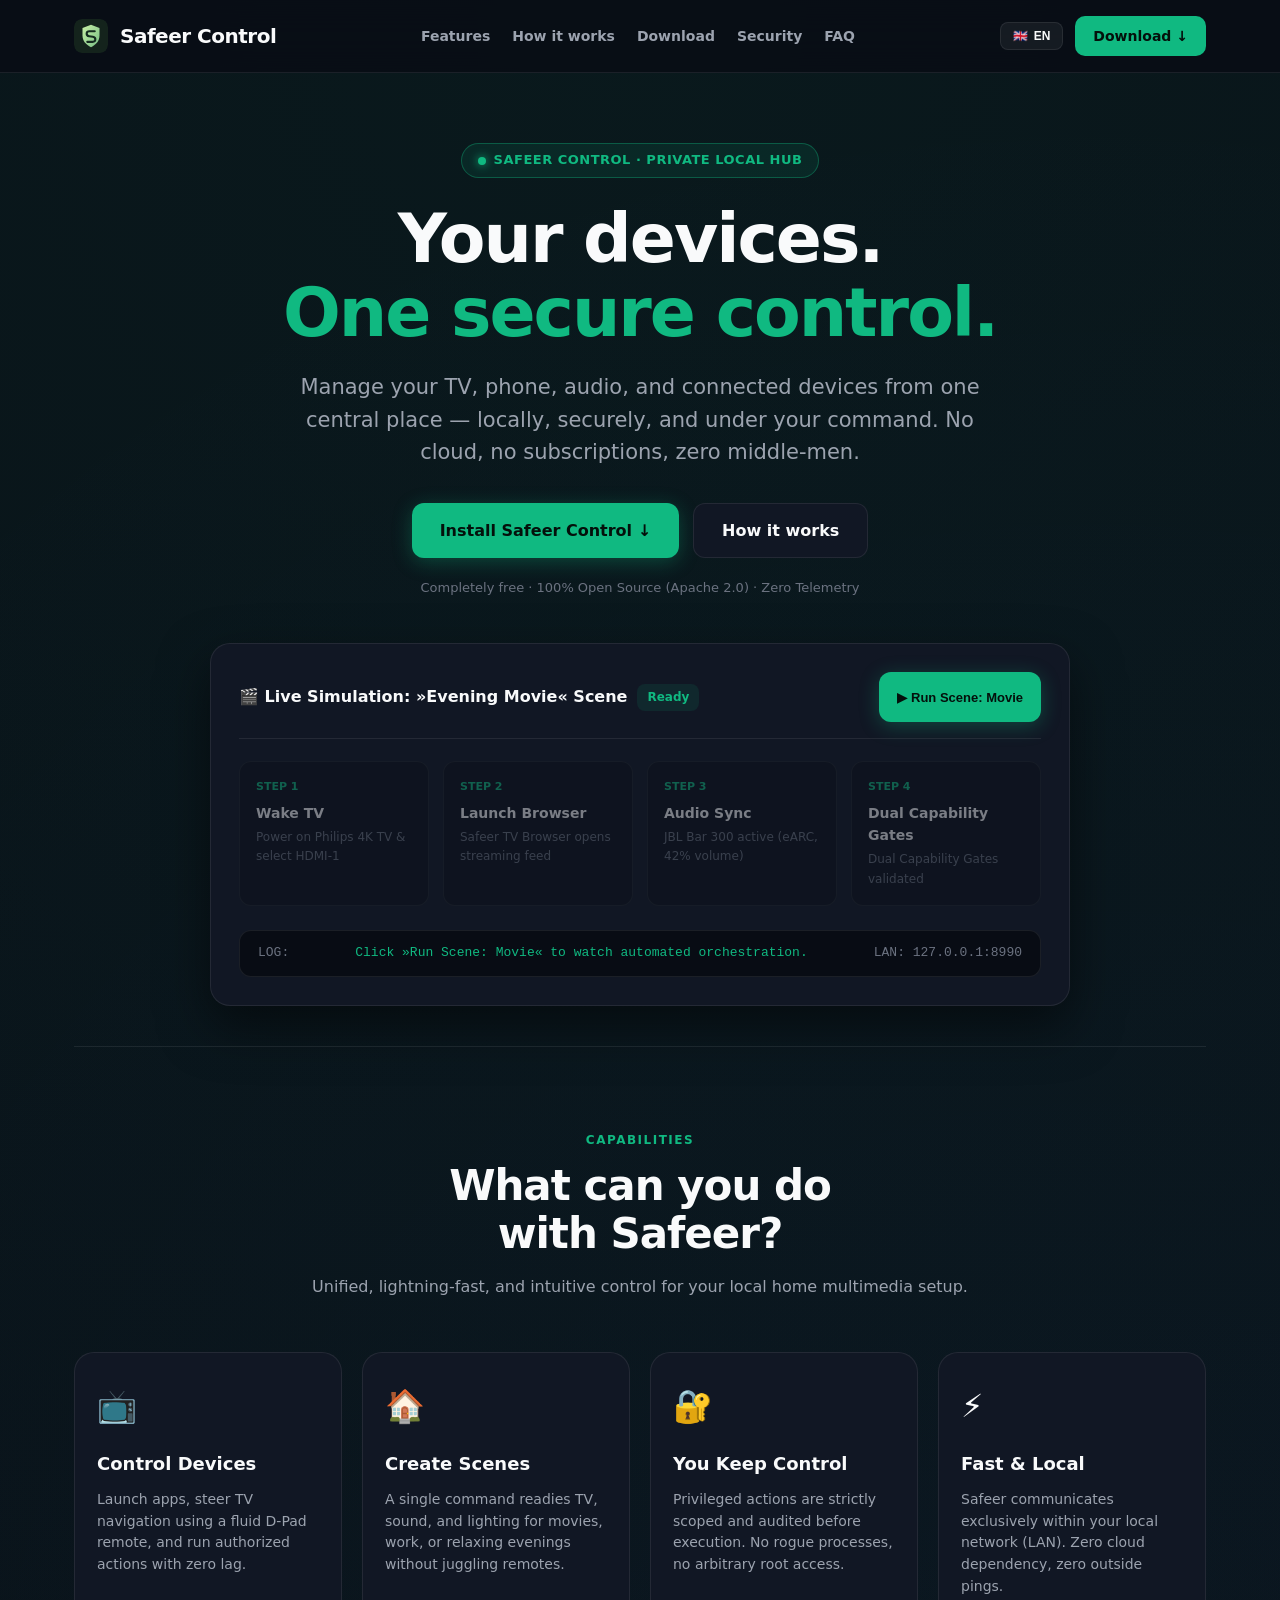
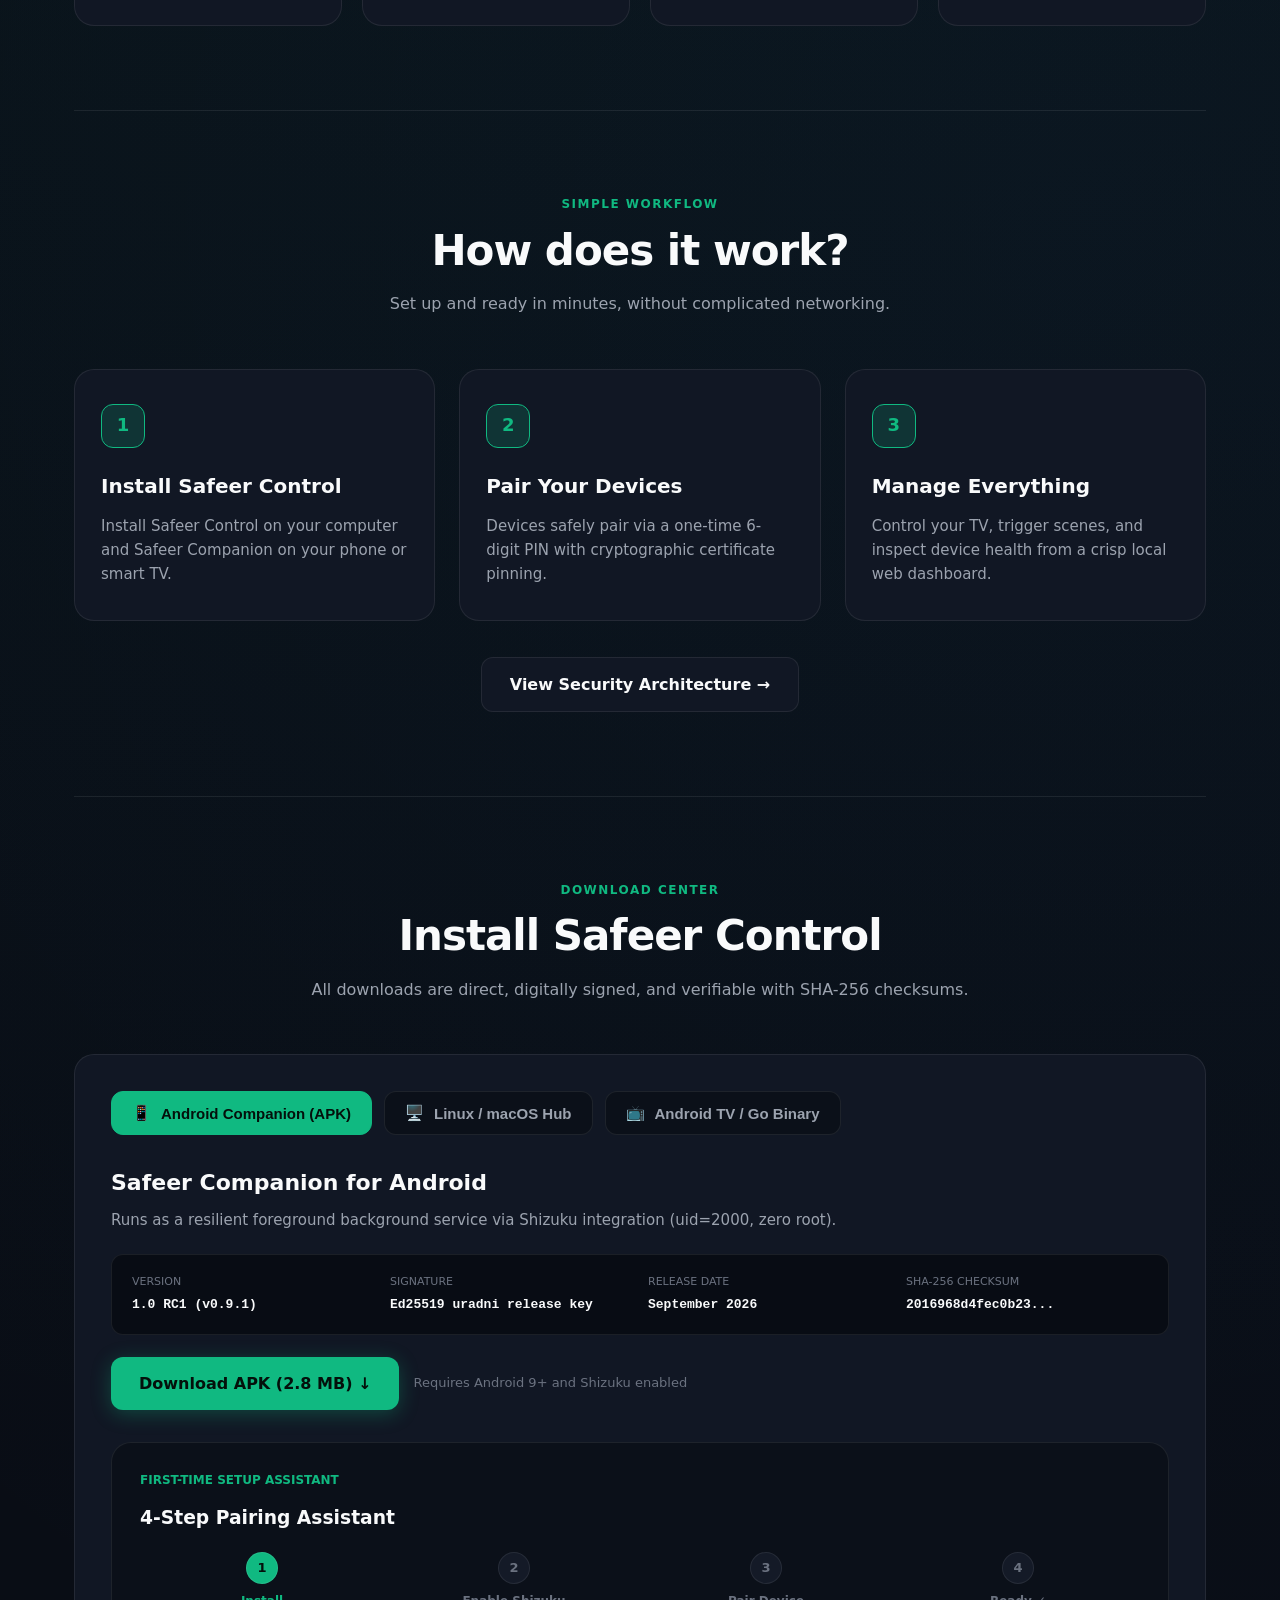
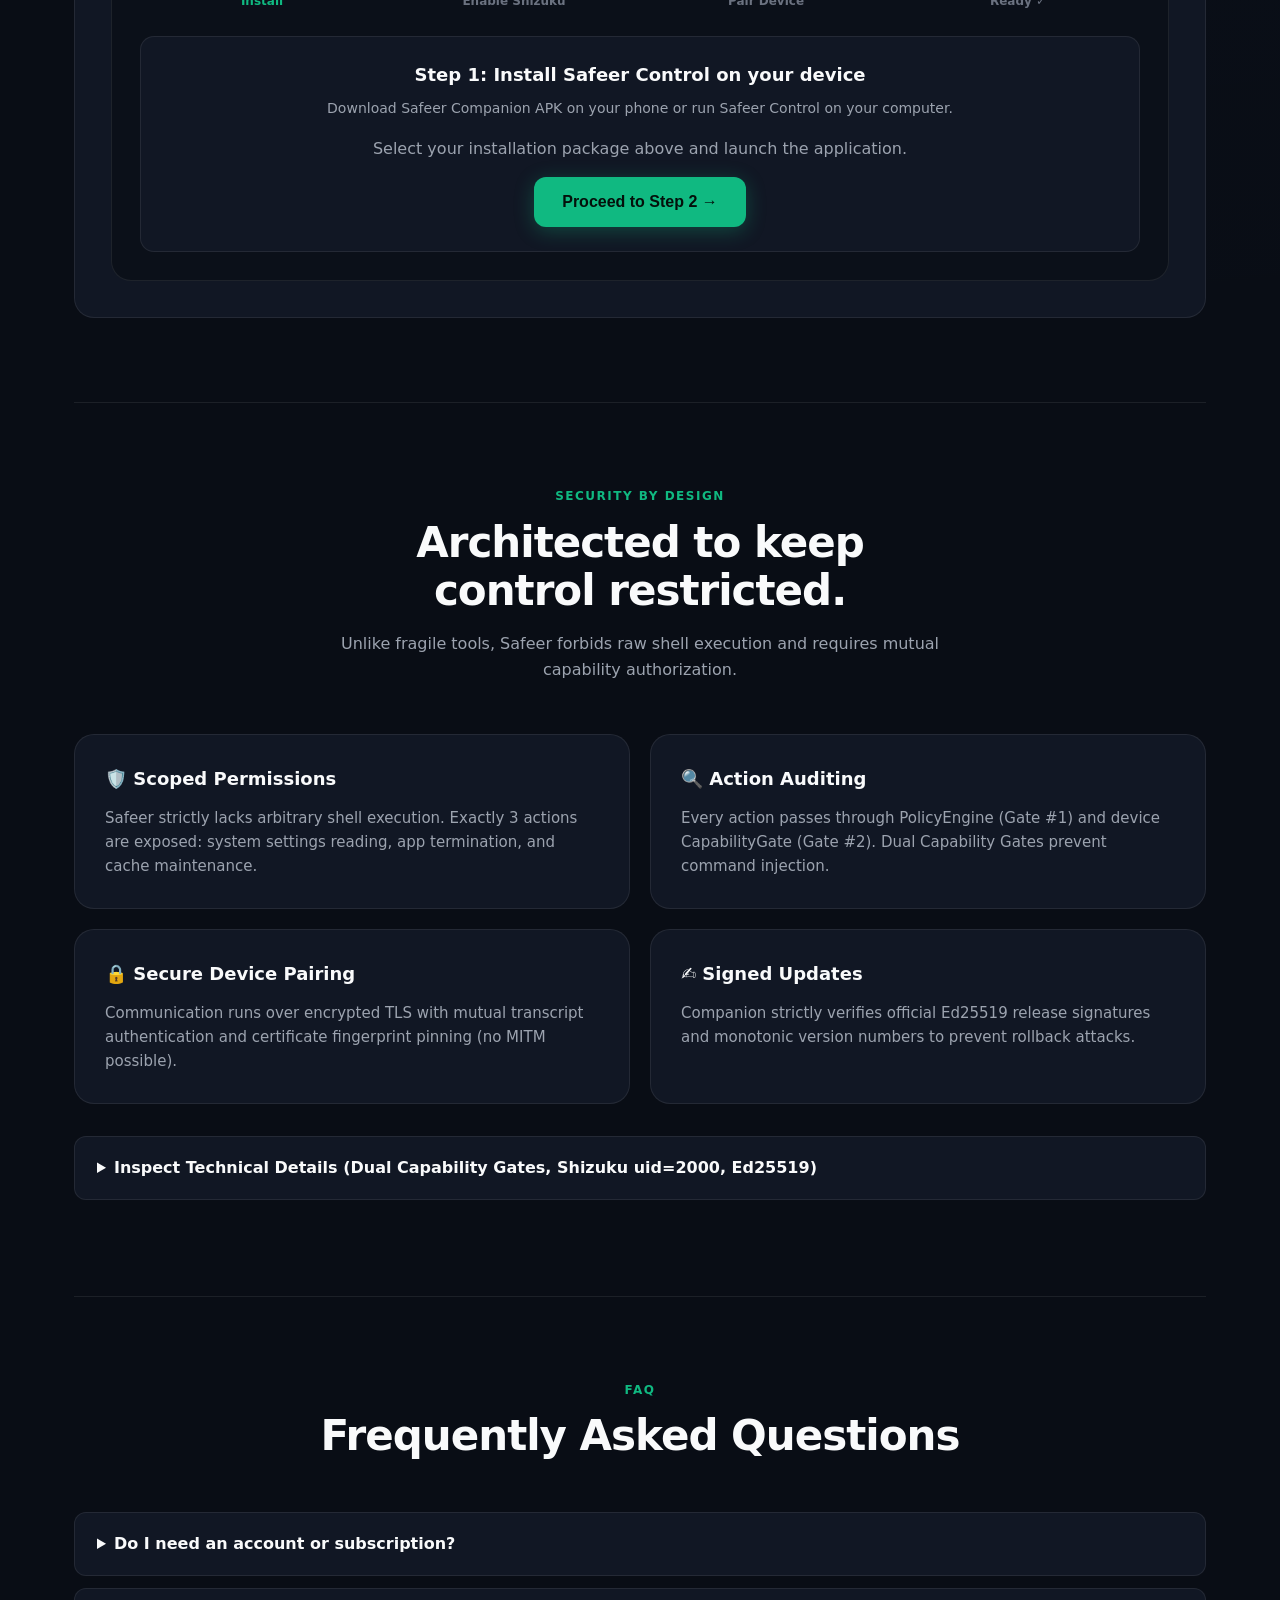
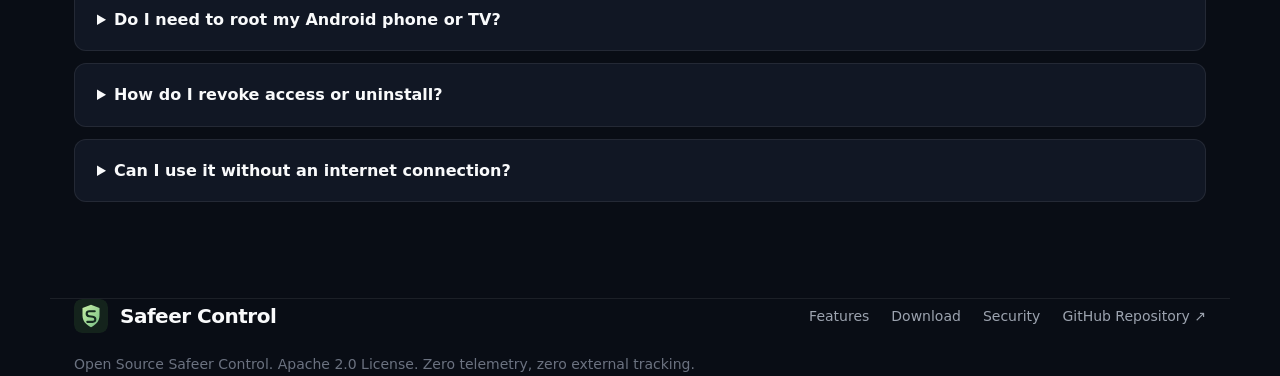
==== commit f60cbcc3: "fix(portal): match flag with language code and ensure dynamic browser language auto-detection" ====
--- a/index.html
+++ b/index.html
@@ -5,9 +5,12 @@
   <meta content="width=device-width, initial-scale=1, viewport-fit=cover" name="viewport"/>
   <title>Safeer Control · Vaše naprave. En varen nadzor.</title>
   <meta content="Upravljajte televizor, telefon, zvok in druge naprave iz enega mesta — lokalno, varno in pod vašim nadzorom. Brez oblaka, brez naročnin." name="description"/>
+  <meta name="color-scheme" content="dark"/>
+  <meta name="theme-color" content="#090d15"/>
   <link href="assets/safeer-mark.svg" rel="icon" type="image/svg+xml"/>
   <style>
     :root {
+      color-scheme: dark;
       --bg: #090d15;
       --bg-card: #111724;
       --bg-card-hover: #162032;
@@ -761,7 +764,13 @@
   <header class="nav">
     <div class="wrap nav-inner">
       <a class="brand" href="index.html">
-        <img alt="Safeer" src="assets/safeer-mark.svg"/>Safeer Control
+        <svg xmlns="http://www.w3.org/2000/svg" viewBox="0 0 128 128" width="34" height="34" style="border-radius: 8px; flex-shrink: 0;" aria-label="Safeer Logo">
+          <defs><linearGradient id="mint-brand" x2="1" y2="1"><stop stop-color="#c7efa5"/><stop offset="1" stop-color="#78be86"/></linearGradient></defs>
+          <rect width="128" height="128" rx="30" fill="#14231c"/>
+          <path d="M64 22 96 34v28c0 20-13 35-32 44C45 97 32 82 32 62V34Z" fill="url(#mint-brand)"/>
+          <path d="M78 46H58c-13 0-14 17-1 19l14 2c13 2 12 19-1 19H50" fill="none" stroke="#142b20" stroke-width="8" stroke-linecap="round"/>
+        </svg>
+        <span>Safeer Control</span>
       </a>
       <nav class="nav-center" id="nav-center">
         <a href="#features" data-i18n="nav_features">Funkcije</a>
@@ -772,7 +781,7 @@
       </nav>
       <div class="nav-right">
         <button class="lang-toggle" onclick="toggleLanguage()" title="Preklopi jezik / Switch language" id="lang-btn">
-          🌐 <span>EN</span>
+          🇸🇮 <span>SL</span>
         </button>
         <a class="nav-cta" href="#install" data-i18n="nav_cta">Prenesi ↓</a>
         <button class="mobile-menu-btn" onclick="toggleMobileMenu()" aria-label="Meni">☰</button>
@@ -1128,7 +1137,13 @@
   <footer class="wrap">
     <div class="footer-inner">
       <div class="brand">
-        <img alt="Safeer" src="assets/safeer-mark.svg"/>Safeer Control
+        <svg xmlns="http://www.w3.org/2000/svg" viewBox="0 0 128 128" width="34" height="34" style="border-radius: 8px; flex-shrink: 0;" aria-label="Safeer Logo">
+          <defs><linearGradient id="mint-footer" x2="1" y2="1"><stop stop-color="#c7efa5"/><stop offset="1" stop-color="#78be86"/></linearGradient></defs>
+          <rect width="128" height="128" rx="30" fill="#14231c"/>
+          <path d="M64 22 96 34v28c0 20-13 35-32 44C45 97 32 82 32 62V34Z" fill="url(#mint-footer)"/>
+          <path d="M78 46H58c-13 0-14 17-1 19l14 2c13 2 12 19-1 19H50" fill="none" stroke="#142b20" stroke-width="8" stroke-linecap="round"/>
+        </svg>
+        <span>Safeer Control</span>
       </div>
       <div class="footer-links">
         <a href="#features" data-i18n="nav_features">Funkcije</a>
@@ -1373,29 +1388,64 @@
     let currentLang = "sl";
 
     function detectUserLanguage() {
-      // Preveri shranjeno izbiro
-      const saved = localStorage.getItem("safeer_lang");
-      if (saved && (saved === "sl" || saved === "en")) {
-        return saved;
-      }
-      // Samodejno zaznaj jezik brskalnika
-      const navLang = (navigator.languages && navigator.languages.length) ? navigator.languages[0] : (navigator.language || "en");
-      return navLang.toLowerCase().startsWith("sl") ? "sl" : "en";
-    }
-
-    function applyLanguage(lang) {
-      currentLang = lang;
-      localStorage.setItem("safeer_lang", lang);
-      document.documentElement.lang = lang;
-
-      // Posodobi gumb za jezik
+      // 1. Prioriteta: URL parameter (?lang=sl ali ?lang=en)
+      try {
+        const urlParams = new URLSearchParams(window.location.search);
+        const paramLang = urlParams.get("lang");
+        if (paramLang && (paramLang === "sl" || paramLang === "en")) {
+          return paramLang;
+        }
+      } catch (e) {}
+
+      // 2. Eksplicitna ročna izbira uporabnika (če je kliknil na gumb)
+      try {
+        const manualSaved = localStorage.getItem("safeer_user_lang");
+        if (manualSaved && (manualSaved === "sl" || manualSaved === "en")) {
+          return manualSaved;
+        }
+      } catch (e) {}
+
+      // 3. Samodejno zaznavanje jezika brskalnika (navigator.languages / navigator.language)
+      const languages = (navigator.languages && navigator.languages.length)
+        ? navigator.languages
+        : [navigator.language || navigator.userLanguage || "en"];
+
+      for (let i = 0; i < languages.length; i++) {
+        const l = languages[i];
+        if (!l) continue;
+        const clean = String(l).toLowerCase();
+        if (clean.startsWith("sl")) {
+          return "sl";
+        }
+      }
+      return "en";
+    }
+
+    function applyLanguage(lang, isManual = false) {
+      currentLang = (lang === "sl" || lang === "en") ? lang : "sl";
+      if (isManual) {
+        try {
+          localStorage.setItem("safeer_user_lang", currentLang);
+        } catch (e) {}
+      }
+      document.documentElement.lang = currentLang;
+
+      // Posodobi gumb za jezik - zastava in kratica se vedno ujemata (🇸🇮 SL / 🇬🇧 EN)
       const langBtn = document.getElementById("lang-btn");
       if (langBtn) {
-        langBtn.innerHTML = lang === "sl" ? "🇸🇮 <span>EN</span>" : "🇬🇧 <span>SL</span>";
+        if (currentLang === "sl") {
+          langBtn.innerHTML = "🇸🇮 <span>SL</span>";
+          langBtn.title = "Jezik: Slovenščina (kliknite za preklop v English)";
+          langBtn.setAttribute("aria-label", "Jezik: Slovenščina. Kliknite za preklop v angleščino.");
+        } else {
+          langBtn.innerHTML = "🇬🇧 <span>EN</span>";
+          langBtn.title = "Language: English (click to switch to Slovenščina)";
+          langBtn.setAttribute("aria-label", "Language: English. Click to switch to Slovenian.");
+        }
       }
 
       // Prevedi vse elemente z data-i18n
-      const dict = i18n[lang] || i18n["sl"];
+      const dict = i18n[currentLang] || i18n["sl"];
       document.querySelectorAll("[data-i18n]").forEach(el => {
         const key = el.getAttribute("data-i18n");
         if (dict[key]) {
@@ -1410,7 +1460,8 @@
     }
 
     function toggleLanguage() {
-      applyLanguage(currentLang === "sl" ? "en" : "sl");
+      const nextLang = currentLang === "sl" ? "en" : "sl";
+      applyLanguage(nextLang, true);
     }
 
     // Mobilni meni
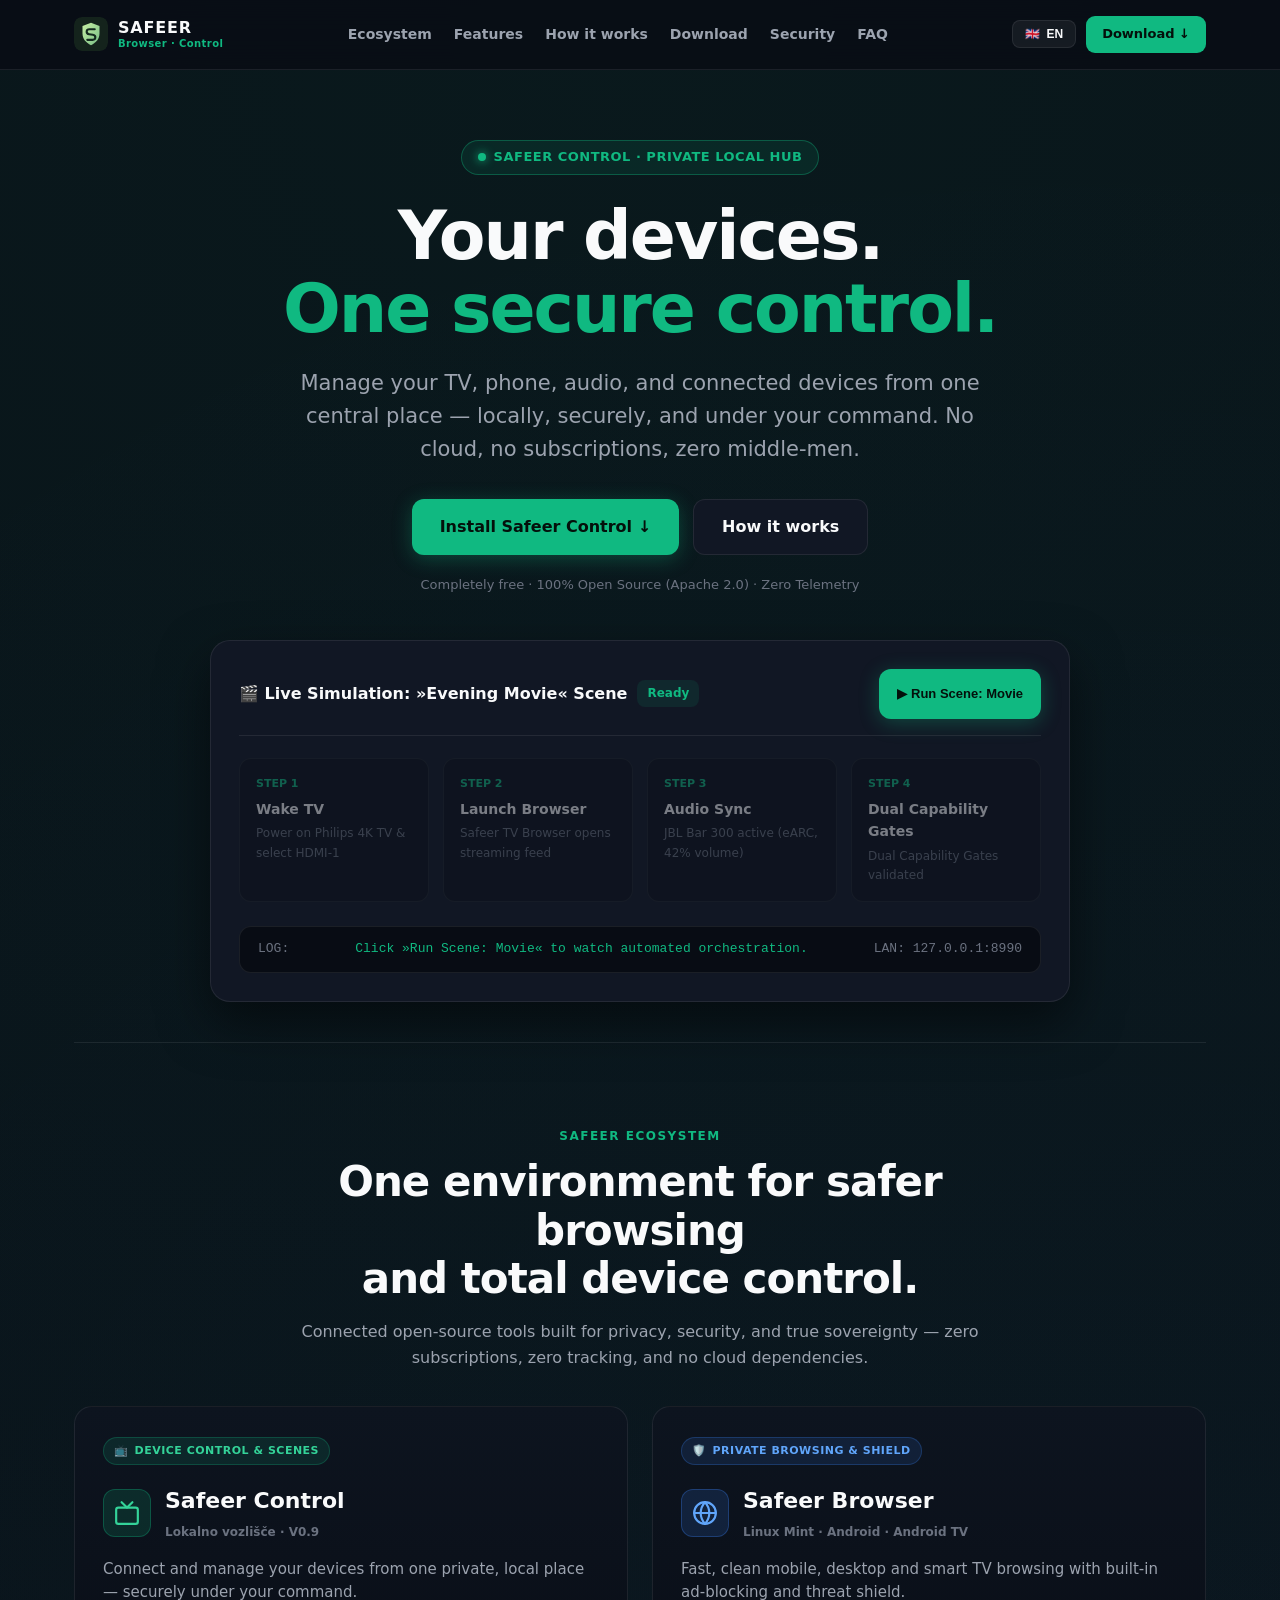
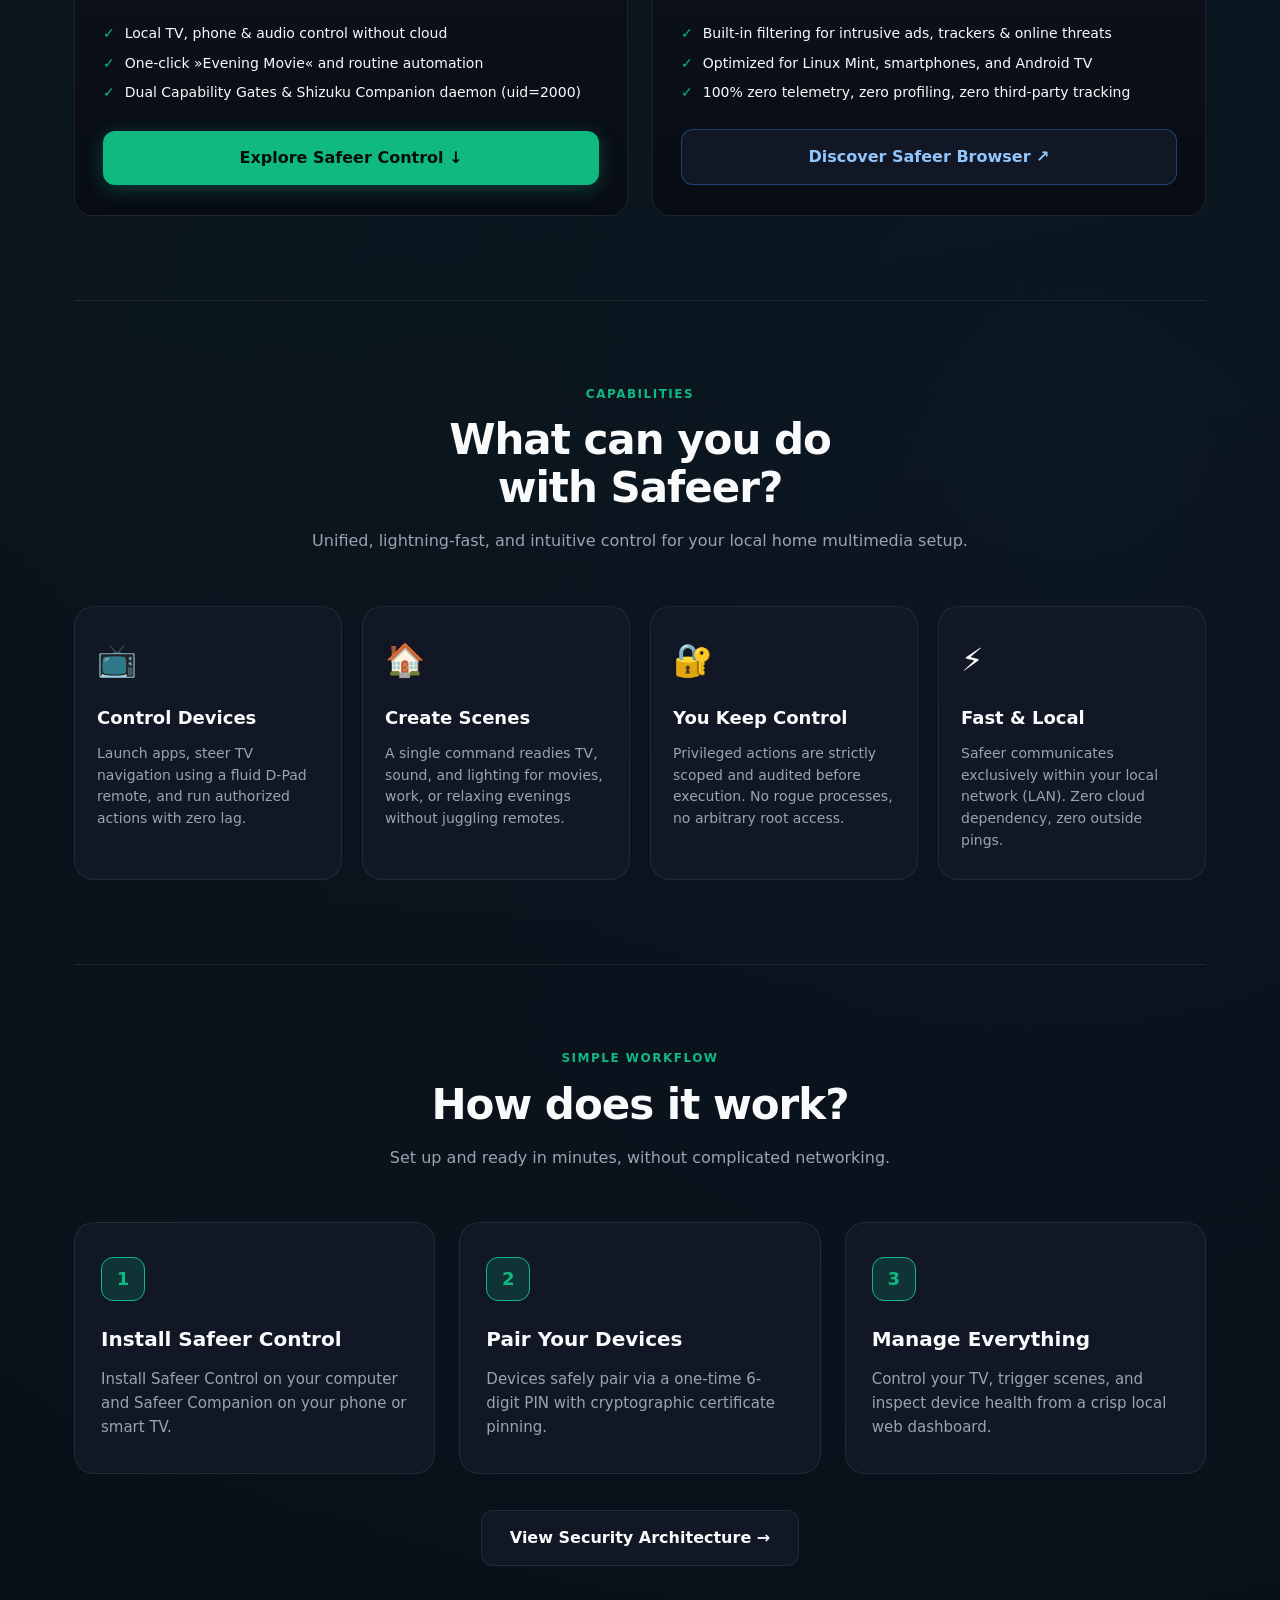
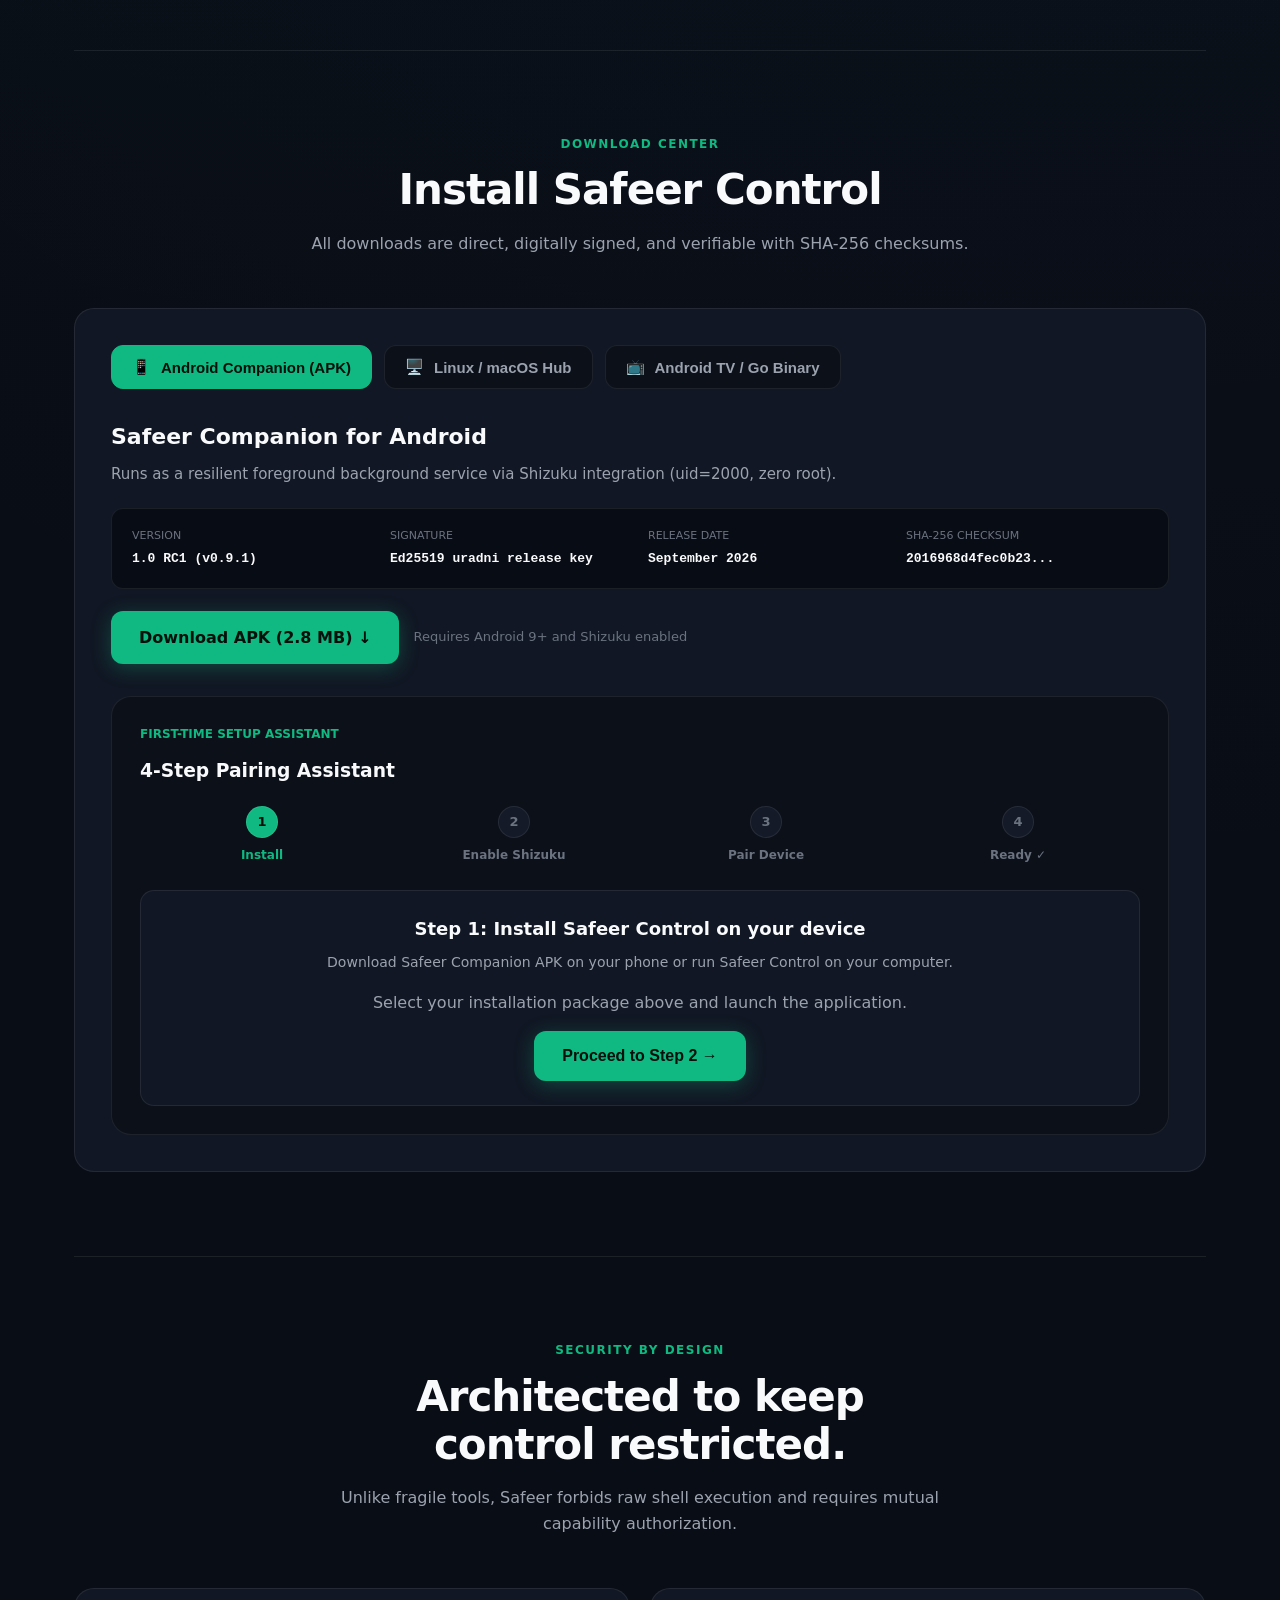
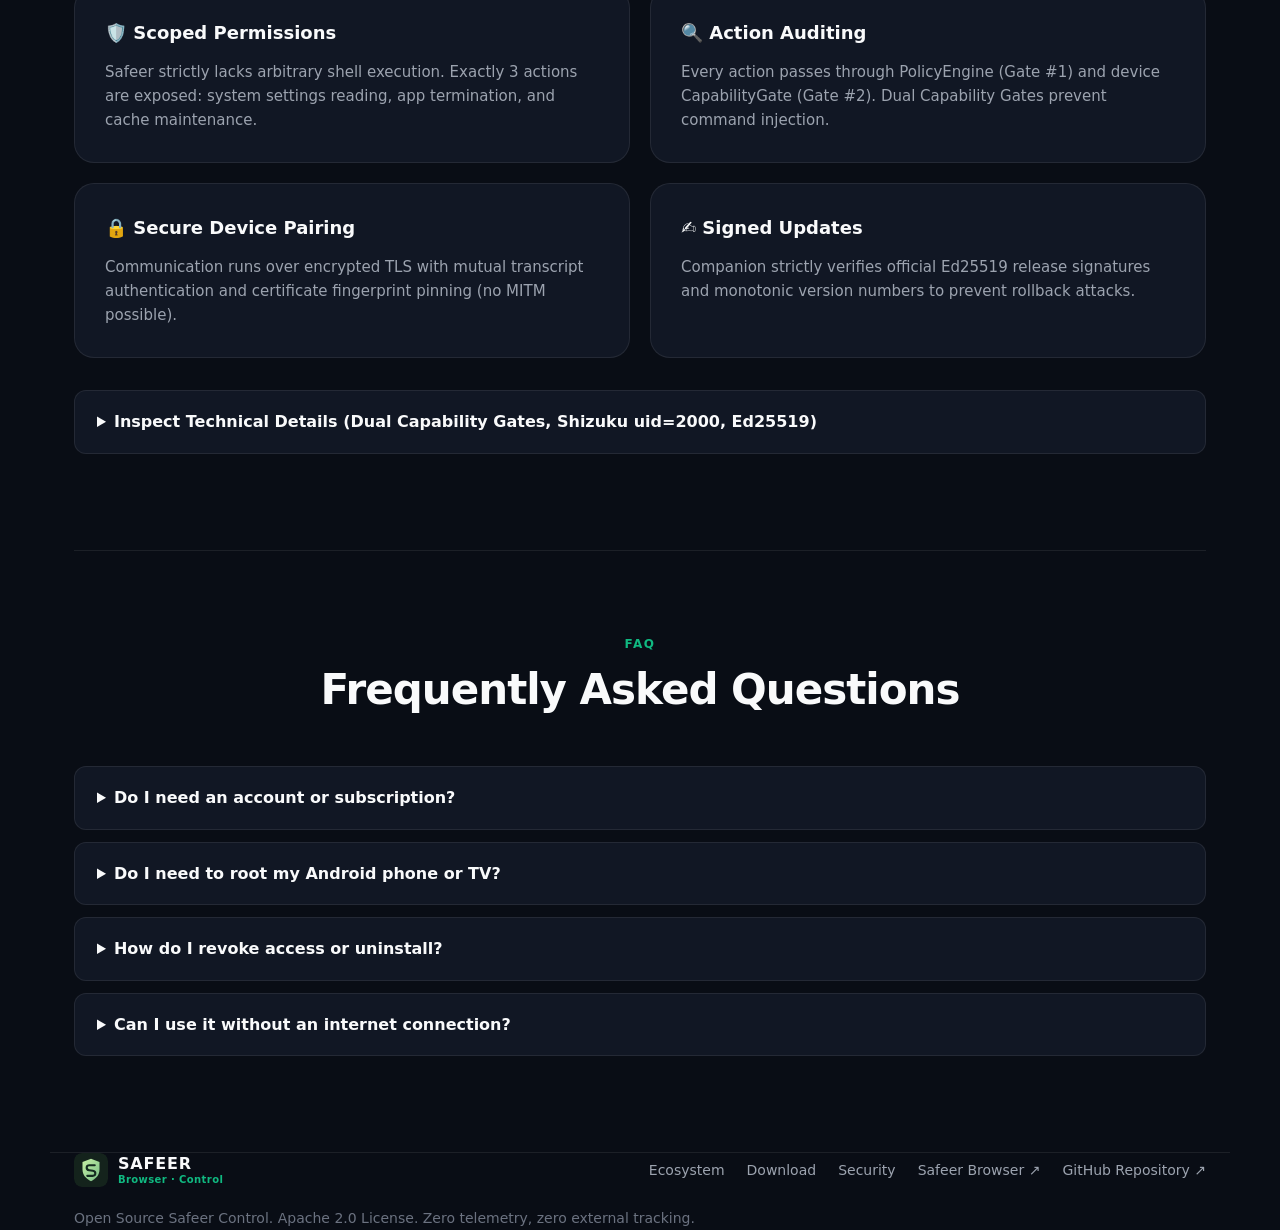
==== commit b6f76716: "feat(ecosystem): add Safeer ecosystem branding, mobile nav-cta optimization, and domain routing stru" ====
--- a/index.html
+++ b/index.html
@@ -78,17 +78,32 @@
     .brand {
       display: inline-flex;
       align-items: center;
-      gap: 12px;
+      gap: 10px;
       text-decoration: none;
       color: var(--text);
-      font-size: 20px;
-      font-weight: 800;
-      letter-spacing: -0.5px;
-    }
-    .brand img {
+    }
+    .brand img, .brand svg {
       width: 34px;
       height: 34px;
       border-radius: 8px;
+      flex-shrink: 0;
+    }
+    .brand-text {
+      display: flex;
+      flex-direction: column;
+      line-height: 1.15;
+    }
+    .brand-name {
+      font-size: 16px;
+      font-weight: 850;
+      letter-spacing: 0.8px;
+      color: var(--text);
+    }
+    .brand-sub {
+      font-size: 10px;
+      font-weight: 600;
+      color: var(--accent);
+      letter-spacing: 0.4px;
     }
     .nav-center {
       display: flex;
@@ -108,7 +123,7 @@
     .nav-right {
       display: flex;
       align-items: center;
-      gap: 12px;
+      gap: 10px;
     }
     .lang-toggle {
       background: rgba(255, 255, 255, 0.06);
@@ -122,6 +137,7 @@
       display: inline-flex;
       align-items: center;
       gap: 6px;
+      white-space: nowrap;
       transition: all 0.2s;
     }
     .lang-toggle:hover {
@@ -132,13 +148,14 @@
       background: var(--accent);
       color: #04100b !important;
       font-weight: 750 !important;
-      padding: 9px 18px;
-      border-radius: 10px;
+      padding: 8px 16px;
+      border-radius: 9px;
       text-decoration: none;
-      font-size: 14px;
+      font-size: 13px;
       display: inline-flex;
       align-items: center;
       gap: 6px;
+      white-space: nowrap;
       transition: all 0.2s;
     }
     .nav-cta:hover {
@@ -679,9 +696,150 @@
     }
 
     /* ==========================================================================
+       Safeer Ekosistem Section
+       ========================================================================== */
+    .ecosystem-grid {
+      display: grid;
+      grid-template-columns: repeat(2, 1fr);
+      gap: 24px;
+      margin-top: 36px;
+    }
+    .ecosystem-card {
+      background: linear-gradient(180deg, #0d141f 0%, #080c14 100%);
+      border: 1px solid var(--border);
+      border-radius: 18px;
+      padding: 30px 28px;
+      display: flex;
+      flex-direction: column;
+      position: relative;
+      transition: transform 0.2s, border-color 0.2s;
+    }
+    .ecosystem-card:hover {
+      transform: translateY(-2px);
+      border-color: rgba(16, 185, 129, 0.4);
+    }
+    .eco-badge {
+      display: inline-flex;
+      align-items: center;
+      gap: 6px;
+      font-size: 11px;
+      font-weight: 700;
+      text-transform: uppercase;
+      letter-spacing: 0.5px;
+      padding: 4px 10px;
+      border-radius: 20px;
+      width: fit-content;
+      margin-bottom: 18px;
+    }
+    .eco-badge-control {
+      background: rgba(16, 185, 129, 0.12);
+      color: #34d399;
+      border: 1px solid rgba(16, 185, 129, 0.25);
+    }
+    .eco-badge-browser {
+      background: rgba(59, 130, 246, 0.12);
+      color: #60a5fa;
+      border: 1px solid rgba(59, 130, 246, 0.25);
+    }
+    .eco-head {
+      display: flex;
+      align-items: center;
+      gap: 14px;
+      margin-bottom: 14px;
+    }
+    .eco-icon-wrap {
+      width: 48px;
+      height: 48px;
+      border-radius: 12px;
+      display: flex;
+      align-items: center;
+      justify-content: center;
+      flex-shrink: 0;
+    }
+    .control-icon {
+      background: rgba(16, 185, 129, 0.15);
+      color: #34d399;
+      border: 1px solid rgba(16, 185, 129, 0.3);
+    }
+    .browser-icon {
+      background: rgba(59, 130, 246, 0.15);
+      color: #60a5fa;
+      border: 1px solid rgba(59, 130, 246, 0.3);
+    }
+    .eco-head h3 {
+      font-size: 22px;
+      font-weight: 800;
+      color: var(--text);
+      margin: 0;
+    }
+    .eco-sub {
+      font-size: 12px;
+      color: var(--text-dim);
+      font-weight: 600;
+    }
+    .eco-desc {
+      color: var(--text-muted);
+      font-size: 15px;
+      line-height: 1.55;
+      margin: 0 0 20px 0;
+    }
+    .eco-features {
+      list-style: none;
+      padding: 0;
+      margin: 0 0 26px 0;
+      display: flex;
+      flex-direction: column;
+      gap: 10px;
+      flex-grow: 1;
+    }
+    .eco-features li {
+      font-size: 14px;
+      color: var(--text);
+      display: flex;
+      align-items: flex-start;
+      gap: 10px;
+      line-height: 1.4;
+    }
+    .eco-features .chk {
+      color: var(--accent);
+      font-weight: bold;
+    }
+    .eco-footer {
+      margin-top: auto;
+    }
+    .eco-footer .btn {
+      width: 100%;
+      text-align: center;
+      justify-content: center;
+    }
+    .eco-btn-out {
+      border: 1px solid rgba(59, 130, 246, 0.4) !important;
+      color: #93c5fd !important;
+    }
+    .eco-btn-out:hover {
+      background: rgba(59, 130, 246, 0.15) !important;
+      border-color: #60a5fa !important;
+    }
+    .mobile-sublinks {
+      padding-left: 14px;
+      display: flex;
+      flex-direction: column;
+      gap: 8px;
+      margin: -6px 0 6px 0;
+      border-left: 2px solid rgba(16, 185, 129, 0.25);
+    }
+    .mobile-sublinks a {
+      font-size: 13px !important;
+      padding: 4px 0 !important;
+    }
+
+    /* ==========================================================================
        RESPONSIVE DESIGN (Mobile, Tablet, Desktop, 4K TV)
        ========================================================================== */
     @media (max-width: 960px) {
+      .ecosystem-grid {
+        grid-template-columns: 1fr;
+      }
       .grid-4 {
         grid-template-columns: repeat(2, 1fr);
       }
@@ -714,18 +872,57 @@
 
     @media (max-width: 640px) {
       .wrap {
-        padding: 0 16px;
+        padding: 0 14px;
+      }
+      .nav-inner {
+        gap: 8px;
+      }
+      .nav-right {
+        gap: 6px;
+      }
+      .brand {
+        gap: 8px;
+      }
+      .brand img, .brand svg {
+        width: 30px;
+        height: 30px;
+      }
+      .brand-name {
+        font-size: 14px;
+        letter-spacing: 0.5px;
+      }
+      .brand-sub {
+        font-size: 9px;
+      }
+      .lang-toggle {
+        padding: 5px 8px;
+        font-size: 11px;
+        gap: 4px;
+        border-radius: 7px;
+      }
+      .nav-cta {
+        padding: 5px 11px;
+        font-size: 12px;
+        font-weight: 750;
+        border-radius: 8px;
+        white-space: nowrap;
+        gap: 4px;
+      }
+      .mobile-menu-btn {
+        padding: 5px 9px;
+        font-size: 15px;
+        border-radius: 7px;
       }
       .grid-4, .demo-steps {
         grid-template-columns: 1fr;
       }
       .hero {
-        padding: 50px 0 30px;
+        padding: 40px 0 24px;
       }
       .hero-actions .btn {
         width: 100%;
       }
-      .install-box, .wizard-card, .demo-container {
+      .install-box, .wizard-card, .demo-container, .ecosystem-card {
         padding: 20px 16px;
       }
       .wizard-step-node span {
@@ -734,6 +931,16 @@
       .pin-display {
         font-size: 26px;
         letter-spacing: 4px;
+      }
+    }
+
+    @media (max-width: 380px) {
+      .brand-sub {
+        display: none;
+      }
+      .nav-cta {
+        padding: 5px 8px;
+        font-size: 11px;
       }
     }
 
@@ -770,9 +977,13 @@
           <path d="M64 22 96 34v28c0 20-13 35-32 44C45 97 32 82 32 62V34Z" fill="url(#mint-brand)"/>
           <path d="M78 46H58c-13 0-14 17-1 19l14 2c13 2 12 19-1 19H50" fill="none" stroke="#142b20" stroke-width="8" stroke-linecap="round"/>
         </svg>
-        <span>Safeer Control</span>
+        <div class="brand-text">
+          <span class="brand-name">SAFEER</span>
+          <span class="brand-sub">Browser · Control</span>
+        </div>
       </a>
       <nav class="nav-center" id="nav-center">
+        <a href="#ecosystem" data-i18n="nav_ecosystem">Ekosistem</a>
         <a href="#features" data-i18n="nav_features">Funkcije</a>
         <a href="#how-it-works" data-i18n="nav_how">Kako deluje</a>
         <a href="#install" data-i18n="nav_install">Namestitev</a>
@@ -789,6 +1000,11 @@
     </div>
     <!-- Mobilni meni -->
     <div class="mobile-menu" id="mobile-menu" style="display:none;">
+      <a href="#ecosystem" onclick="closeMobileMenu()" data-i18n="nav_ecosystem" style="color: var(--accent); font-weight: 700;">🌐 Safeer Ekosistem</a>
+      <div class="mobile-sublinks">
+        <a href="#install" onclick="closeMobileMenu()">↳ <strong>Safeer Control</strong> — upravljanje naprav & scene</a>
+        <a href="https://memelandfaner.github.io/-safeer-browser/" target="_blank" rel="noopener" style="color: #60a5fa;">↳ <strong>Safeer Browser</strong> — hitro & varno brskanje ↗</a>
+      </div>
       <a href="#features" onclick="closeMobileMenu()" data-i18n="nav_features">Funkcije</a>
       <a href="#how-it-works" onclick="closeMobileMenu()" data-i18n="nav_how">Kako deluje</a>
       <a href="#install" onclick="closeMobileMenu()" data-i18n="nav_install">Namestitev</a>
@@ -857,6 +1073,80 @@
       </div>
     </section>
 
+    <!-- 2.5 Razdelek: Safeer Ekosistem -->
+    <section class="section" id="ecosystem">
+      <div class="section-head text-center" style="text-align: center; max-width: 780px; margin: 0 auto 36px;">
+        <div class="eyebrow" data-i18n="ecosystem_eyebrow">Safeer ekosistem</div>
+        <h2 data-i18n="ecosystem_title">Eno okolje za varnejše brskanje<br/>in nadzor vaših naprav.</h2>
+        <p class="section-desc" data-i18n="ecosystem_lead" style="color: var(--text-muted); font-size: 16px; margin-top: 10px;">
+          Povezana odprtokodna orodja za vašo zasebnost, varnost in popoln nadzor — brez naročnin, brez sledenja in brez zanašanja na oblak.
+        </p>
+      </div>
+
+      <div class="ecosystem-grid">
+        <!-- Kartica 1: Safeer Control -->
+        <article class="ecosystem-card">
+          <div class="eco-badge eco-badge-control">
+            <span>📺</span> <span data-i18n="eco_control_tag">Nadzor naprav & scene</span>
+          </div>
+          <div class="eco-head">
+            <div class="eco-icon-wrap control-icon">
+              <svg viewBox="0 0 24 24" width="26" height="26" fill="none" stroke="currentColor" stroke-width="2" stroke-linecap="round" stroke-linejoin="round">
+                <rect x="2" y="7" width="20" height="15" rx="2" ry="2"/>
+                <polyline points="17 2 12 7 7 2"/>
+              </svg>
+            </div>
+            <div>
+              <h3 data-i18n="eco_control_title">Safeer Control</h3>
+              <span class="eco-sub">Lokalno vozlišče · V0.9</span>
+            </div>
+          </div>
+          <p class="eco-desc" data-i18n="eco_control_desc">
+            Povežite in upravljajte svoje naprave iz enega mesta — lokalno, varno in pod vašim nadzorom.
+          </p>
+          <ul class="eco-features">
+            <li><span class="chk">✓</span> <span data-i18n="eco_control_f1">Lokalno upravljanje TV, telefona in zvoka brez oblaka</span></li>
+            <li><span class="chk">✓</span> <span data-i18n="eco_control_f2">Scena »Večerni film« in enostavna avtomatizacija</span></li>
+            <li><span class="chk">✓</span> <span data-i18n="eco_control_f3">Companion demon z dvojnimi vrati zaupanja (uid=2000)</span></li>
+          </ul>
+          <div class="eco-footer">
+            <a class="btn btn-primary" href="#install" data-i18n="eco_control_btn">Več o Safeer Control ↓</a>
+          </div>
+        </article>
+
+        <!-- Kartica 2: Safeer Browser -->
+        <article class="ecosystem-card">
+          <div class="eco-badge eco-badge-browser">
+            <span>🛡️</span> <span data-i18n="eco_browser_tag">Zasebno brskanje & zaščita</span>
+          </div>
+          <div class="eco-head">
+            <div class="eco-icon-wrap browser-icon">
+              <svg viewBox="0 0 24 24" width="26" height="26" fill="none" stroke="currentColor" stroke-width="2" stroke-linecap="round" stroke-linejoin="round">
+                <circle cx="12" cy="12" r="10"/>
+                <line x1="2" y1="12" x2="22" y2="12"/>
+                <path d="M12 2a15.3 15.3 0 0 1 4 10 15.3 15.3 0 0 1-4 10 15.3 15.3 0 0 1-4-10 15.3 15.3 0 0 1 4-10z"/>
+              </svg>
+            </div>
+            <div>
+              <h3 data-i18n="eco_browser_title">Safeer Browser</h3>
+              <span class="eco-sub">Linux Mint · Android · Android TV</span>
+            </div>
+          </div>
+          <p class="eco-desc" data-i18n="eco_browser_desc">
+            Hitro in čisto mobilno brskanje z vgrajeno zaščito in blokiranjem neželenih vsebin.
+          </p>
+          <ul class="eco-features">
+            <li><span class="chk">✓</span> <span data-i18n="eco_browser_f1">Vgrajeno blokiranje vsiljivih oglasov in spletnih groženj</span></li>
+            <li><span class="chk">✓</span> <span data-i18n="eco_browser_f2">Optimizirano za Linux Mint, pametne telefone in Android TV</span></li>
+            <li><span class="chk">✓</span> <span data-i18n="eco_browser_f3">100% brez telemetrije, profiliranja in zunanjega sledenja</span></li>
+          </ul>
+          <div class="eco-footer">
+            <a class="btn btn-secondary eco-btn-out" href="https://memelandfaner.github.io/-safeer-browser/" target="_blank" rel="noopener" data-i18n="eco_browser_btn">Odkrij Safeer Browser ↗</a>
+          </div>
+        </article>
+      </div>
+    </section>
+
     <!-- 3. Sekcija: Kaj lahko naredim s Safeerjem? -->
     <section class="section" id="features">
       <div class="section-head">
@@ -1143,12 +1433,16 @@
           <path d="M64 22 96 34v28c0 20-13 35-32 44C45 97 32 82 32 62V34Z" fill="url(#mint-footer)"/>
           <path d="M78 46H58c-13 0-14 17-1 19l14 2c13 2 12 19-1 19H50" fill="none" stroke="#142b20" stroke-width="8" stroke-linecap="round"/>
         </svg>
-        <span>Safeer Control</span>
+        <div class="brand-text">
+          <span class="brand-name">SAFEER</span>
+          <span class="brand-sub">Browser · Control</span>
+        </div>
       </div>
       <div class="footer-links">
-        <a href="#features" data-i18n="nav_features">Funkcije</a>
+        <a href="#ecosystem" data-i18n="nav_ecosystem">Ekosistem</a>
         <a href="#install" data-i18n="nav_install">Namestitev</a>
         <a href="#security" data-i18n="nav_security">Varnost</a>
+        <a href="https://memelandfaner.github.io/-safeer-browser/" target="_blank" rel="noopener">Safeer Browser ↗</a>
         <a href="https://github.com/memelandfaner/safeer-control" target="_blank" data-i18n="footer_repo">GitHub repozitorij ↗</a>
       </div>
     </div>
@@ -1160,6 +1454,24 @@
     // Slovar za večjezičnost (SL / EN)
     const i18n = {
       sl: {
+        nav_ecosystem: "Ekosistem",
+        ecosystem_eyebrow: "Safeer ekosistem",
+        ecosystem_title: "Eno okolje za varnejše brskanje<br/>in nadzor vaših naprav.",
+        ecosystem_lead: "Povezana odprtokodna orodja za vašo zasebnost, varnost in popoln nadzor — brez naročnin, brez sledenja in brez zanašanja na oblak.",
+        eco_control_tag: "Nadzor naprav & scene",
+        eco_control_title: "Safeer Control",
+        eco_control_desc: "Povežite in upravljajte svoje naprave iz enega mesta — lokalno, varno in pod vašim nadzorom.",
+        eco_control_f1: "Lokalno upravljanje TV, telefona in zvoka brez oblaka",
+        eco_control_f2: "Scena »Večerni film« in enostavna avtomatizacija",
+        eco_control_f3: "Companion demon z dvojnimi vrati zaupanja (uid=2000)",
+        eco_control_btn: "Več o Safeer Control ↓",
+        eco_browser_tag: "Zasebno brskanje & zaščita",
+        eco_browser_title: "Safeer Browser",
+        eco_browser_desc: "Hitro in čisto mobilno brskanje z vgrajeno zaščito in blokiranjem neželenih vsebin.",
+        eco_browser_f1: "Vgrajeno blokiranje vsiljivih oglasov in spletnih groženj",
+        eco_browser_f2: "Optimizirano za Linux Mint, pametne telefone in Android TV",
+        eco_browser_f3: "100% brez telemetrije, profiliranja in zunanjega sledenja",
+        eco_browser_btn: "Odkrij Safeer Browser ↗",
         nav_features: "Funkcije",
         nav_how: "Kako deluje",
         nav_install: "Namestitev",
@@ -1272,6 +1584,24 @@
         footer_copy: "Odprtokodni projekt Safeer Control. Licenca Apache 2.0. Brez telemetrije ali zunanjega sledenja."
       },
       en: {
+        nav_ecosystem: "Ecosystem",
+        ecosystem_eyebrow: "Safeer Ecosystem",
+        ecosystem_title: "One environment for safer browsing<br/>and total device control.",
+        ecosystem_lead: "Connected open-source tools built for privacy, security, and true sovereignty — zero subscriptions, zero tracking, and no cloud dependencies.",
+        eco_control_tag: "Device Control & Scenes",
+        eco_control_title: "Safeer Control",
+        eco_control_desc: "Connect and manage your devices from one private, local place — securely under your command.",
+        eco_control_f1: "Local TV, phone & audio control without cloud",
+        eco_control_f2: "One-click »Evening Movie« and routine automation",
+        eco_control_f3: "Dual Capability Gates & Shizuku Companion daemon (uid=2000)",
+        eco_control_btn: "Explore Safeer Control ↓",
+        eco_browser_tag: "Private Browsing & Shield",
+        eco_browser_title: "Safeer Browser",
+        eco_browser_desc: "Fast, clean mobile, desktop and smart TV browsing with built-in ad-blocking and threat shield.",
+        eco_browser_f1: "Built-in filtering for intrusive ads, trackers & online threats",
+        eco_browser_f2: "Optimized for Linux Mint, smartphones, and Android TV",
+        eco_browser_f3: "100% zero telemetry, zero profiling, zero third-party tracking",
+        eco_browser_btn: "Discover Safeer Browser ↗",
         nav_features: "Features",
         nav_how: "How it works",
         nav_install: "Download",
